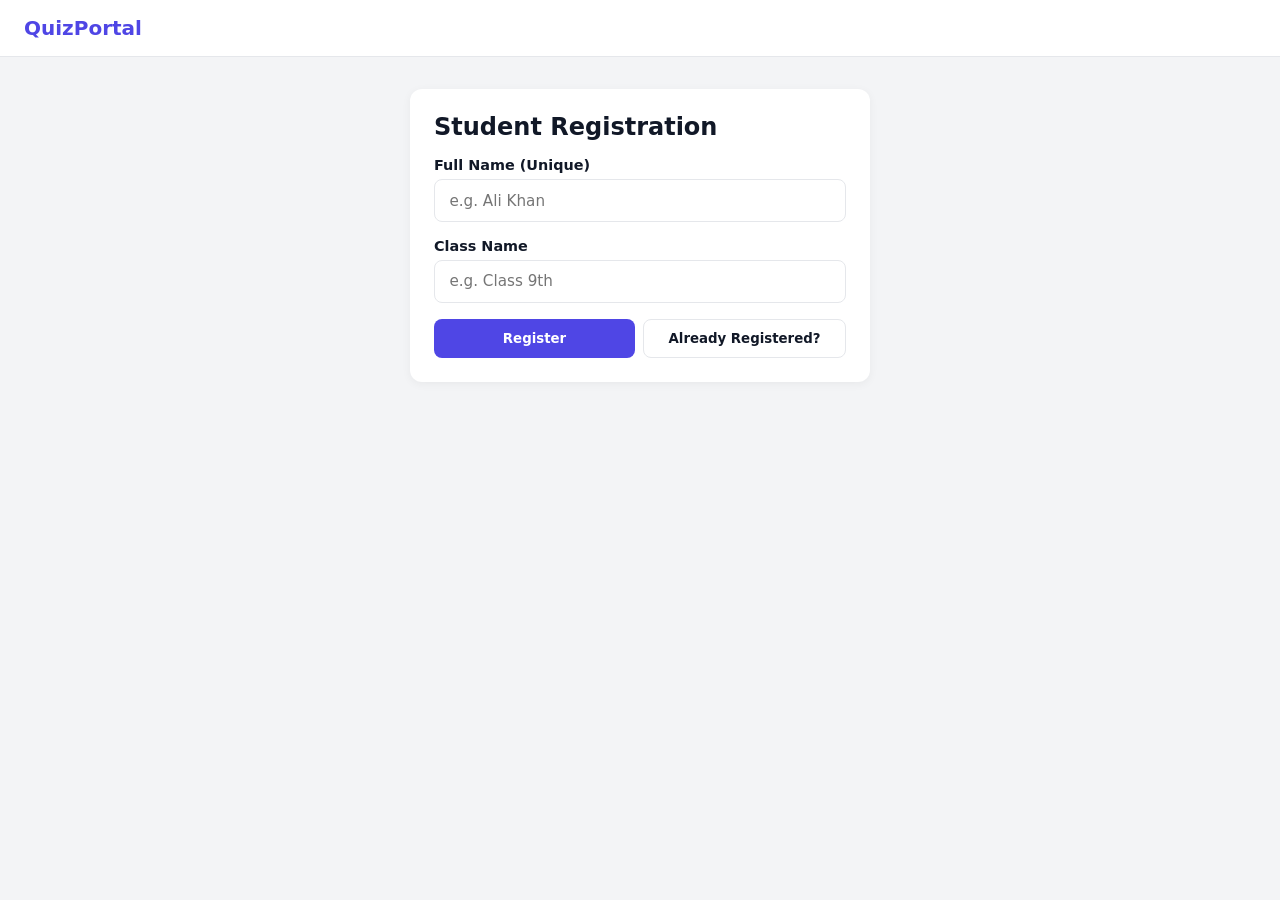
==== index.html @ 11e5c26b "files uploaded" ====
<!DOCTYPE html>
<html lang="en">
<head>
  <meta charset="UTF-8" />
  <meta name="viewport" content="width=device-width, initial-scale=1.0" />
  <title>Student Quiz Portal</title>
  <link rel="stylesheet" href="style.css" />
</head>
<body>

<nav class="navbar">
  <div class="brand">QuizPortal</div>
  <div class="nav-links" id="studentNav" style="display:none;">
    <button class="nav-btn active" onclick="showPage('upcomingPage', this)">Upcoming Quizzes</button>
    <button class="nav-btn" onclick="showPage('myQuizzesPage', this); loadMyQuizzes();">All Quizzes</button>
    <button class="nav-btn" onclick="logoutStudent()" style="color:var(--danger);">Logout</button>
  </div>
</nav>

<div class="container">
  <div id="alertBox" class="alert hidden"></div>

  <!-- 1. REGISTER / SIGN IN PAGE -->
  <div id="authPage" class="card" style="max-width:460px; margin: 2rem auto;">
    <h2 style="margin-bottom:1rem;">Student Registration</h2>
    <div class="form-group">
      <label>Full Name (Unique)</label>
      <input type="text" id="regName" placeholder="e.g. Ali Khan" />
    </div>
    <div class="form-group">
      <label>Class Name</label>
      <input type="text" id="regClass" placeholder="e.g. Class 9th" />
    </div>
    <div style="display:flex; gap:0.5rem;">
      <button class="btn" style="flex:1;" onclick="registerStudent()">Register</button>
      <button class="btn btn-outline" style="flex:1;" onclick="loginExisting()">Already Registered?</button>
    </div>
  </div>

  <!-- 2. UPCOMING QUIZZES PAGE -->
  <div id="upcomingPage" class="hidden">
    <div class="card">
      <h2 id="welcomeText">Welcome!</h2>
      <p style="color:var(--muted); margin-top:0.25rem;">Select an active quiz below and click Start Quiz.</p>
    </div>
    <div id="upcomingList" class="grid-3"></div>
  </div>

  <!-- 3. ACTIVE QUIZ ENGINE -->
  <div id="quizEnginePage" class="card hidden">
    <div class="timer-bar">
      <span id="qProgress">Question 1 / 10</span>
      <span>Time Left: <span id="qTimer" class="timer-count">00s</span></span>
    </div>
    <h3 id="qText" style="margin-bottom:1.25rem; line-height:1.5;"></h3>
    <div id="qOptions"></div>
    <button class="btn" style="margin-top:1rem;" onclick="nextQuestion(false)">Save & Next</button>
  </div>

  <!-- 4. RESULT SUMMARY & DETAILS -->
  <div id="resultPage" class="card hidden">
    <h2>Quiz Completed!</h2>
    <div class="grid-3" style="margin-top:1rem;">
      <div class="stat-card"><h3>Obtained Marks</h3><p id="resObtained">0</p></div>
      <div class="stat-card"><h3>Total Marks</h3><p id="resTotal">0</p></div>
      <div class="stat-card"><h3>Attempted / Skipped</h3><p id="resCounts">0 / 0</p></div>
    </div>
    <button class="btn" onclick="toggleResultDetails()">View Details</button>
    <button class="btn btn-outline" onclick="showPage('upcomingPage')">Back to Quizzes</button>

    <div id="resultDetailsBox" class="table-wrap hidden" style="margin-top:1.5rem;">
      <table>
        <thead><tr><th>Question</th><th>Your Answer</th><th>Correct Answer</th><th>Status</th></tr></thead>
        <tbody id="resultDetailsBody"></tbody>
      </table>
    </div>
  </div>

  <!-- 5. ALL QUIZZES (STUDENT HISTORY) -->
  <div id="myQuizzesPage" class="card hidden">
    <h2>My Attempted Quizzes</h2>
    <div class="table-wrap">
      <table>
        <thead><tr><th>Quiz Name</th><th>Date</th><th>Attempted</th><th>Not Attempted</th><th>Marks</th><th>Action</th></tr></thead>
        <tbody id="myQuizzesBody"></tbody>
      </table>
    </div>
  </div>
</div>

<script>
const SCRIPT_URL = "https://script.google.com/macros/s/AKfycbzw9NVQ9GwmAruitPse9wkIpgeVKehh-4jSLmFhr5fud6k0EgeOIJs3GxJNfIJg-8dqBg/exec";

let currentStudent = JSON.parse(localStorage.getItem("quiz_student") || "null");
let activeQuiz = null;
let shuffledQuestions = [];
let currentIndex = 0;
let selectedOption = null;
let studentAnswers = [];
let timerInterval = null;
let secondsPerMcq = 30;
let lastResult = null;

function showAlert(msg, type = "error") {
  const box = document.getElementById("alertBox");
  box.textContent = msg;
  box.className = `alert alert-${type}`;
  box.classList.remove("hidden");
  setTimeout(() => box.classList.add("hidden"), 4500);
}

function showPage(pageId, navBtn) {
  ["authPage", "upcomingPage", "quizEnginePage", "resultPage", "myQuizzesPage"].forEach(id => {
    document.getElementById(id).classList.add("hidden");
  });
  document.getElementById(pageId).classList.remove("hidden");
  if (navBtn) {
    document.querySelectorAll(".nav-btn").forEach(b => b.classList.remove("active"));
    navBtn.classList.add("active");
  }
}

async function apiPost(payload) {
  const res = await fetch(SCRIPT_URL, {
    method: "POST",
    headers: { "Content-Type": "text/plain;charset=utf-8" },
    body: JSON.stringify(payload)
  });
  return await res.json();
}

async function registerStudent() {
  const studentName = document.getElementById("regName").value.trim();
  const studentClass = document.getElementById("regClass").value.trim();
  if (!studentName || !studentClass) return showAlert("Please enter both Name and Class.");

  const data = await apiPost({ action: "register_student", studentName, studentClass });
  if (data.status === "success") {
    currentStudent = data.student;
    localStorage.setItem("quiz_student", JSON.stringify(currentStudent));
    showAlert("Registered successfully!", "success");
    initStudentSession();
  } else {
    showAlert(data.message);
  }
}

async function loginExisting() {
  const studentName = document.getElementById("regName").value.trim();
  if (!studentName) return showAlert("Enter your registered name to sign in.");
  const data = await apiPost({ action: "login_student", studentName });
  if (data.status === "success") {
    currentStudent = data.student;
    localStorage.setItem("quiz_student", JSON.stringify(currentStudent));
    initStudentSession();
  } else {
    showAlert(data.message);
  }
}

function logoutStudent() {
  localStorage.removeItem("quiz_student");
  currentStudent = null;
  document.getElementById("studentNav").style.display = "none";
  showPage("authPage");
}

function initStudentSession() {
  document.getElementById("studentNav").style.display = "flex";
  document.getElementById("welcomeText").textContent = `Welcome, ${currentStudent.studentName} (${currentStudent.studentClass})`;
  showPage("upcomingPage");
  loadUpcomingQuizzes();
}

async function loadUpcomingQuizzes() {
  const list = document.getElementById("upcomingList");
  list.innerHTML = "<p>Loading quizzes...</p>";
  const res = await fetch(`${SCRIPT_URL}?action=list_quizzes`);
  const data = await res.json();
  if (data.status !== "success") return showAlert(data.message);

  list.innerHTML = "";
  const active = data.quizzes.filter(q => q.status === "Active");
  if (!active.length) {
    list.innerHTML = "<div class='card'>No active quizzes available right now.</div>";
    return;
  }

  active.forEach(q => {
    const div = document.createElement("div");
    div.className = "card";
    div.innerHTML = `
      <span class="badge badge-active">Active</span>
      <h3 style="margin:0.6rem 0;">${q.quizName}</h3>
      <p style="color:var(--muted); font-size:0.9rem; margin-bottom:1rem;">
        Questions: ${q.totalQuestions} | Total Time: ${q.totalTimeMinutes} min | Total Marks: ${q.totalMarks}
      </p>
      <button class="btn" onclick="startQuiz('${q.quizName.replace(/'/g, "\\'")}')">Start Quiz</button>
    `;
    list.appendChild(div);
  });
}

function shuffleArray(arr) {
  const copy = [...arr];
  for (let i = copy.length - 1; i > 0; i--) {
    const j = Math.floor(Math.random() * (i + 1));
    [copy[i], copy[j]] = [copy[j], copy[i]];
  }
  return copy;
}

async function startQuiz(quizName) {
  const res = await fetch(`${SCRIPT_URL}?action=get_quiz&quizName=${encodeURIComponent(quizName)}`);
  const data = await res.json();
  if (data.status !== "success") return showAlert(data.message);

  activeQuiz = data.quiz;
  shuffledQuestions = shuffleArray(activeQuiz.questions);
  secondsPerMcq = Math.max(5, Math.floor((activeQuiz.totalTimeMinutes * 60) / shuffledQuestions.length));
  currentIndex = 0;
  studentAnswers = [];
  showPage("quizEnginePage");
  renderQuestion();
}

function renderQuestion() {
  clearInterval(timerInterval);
  selectedOption = null;
  const q = shuffledQuestions[currentIndex];
  document.getElementById("qProgress").textContent = `Question ${currentIndex + 1} / ${shuffledQuestions.length}`;
  document.getElementById("qText").textContent = q.question;

  const optDiv = document.getElementById("qOptions");
  optDiv.innerHTML = "";
  q.options.forEach(opt => {
    const btn = document.createElement("button");
    btn.className = "option-btn";
    btn.textContent = opt;
    btn.onclick = () => {
      document.querySelectorAll(".option-btn").forEach(b => b.classList.remove("selected"));
      btn.classList.add("selected");
      selectedOption = opt;
    };
    optDiv.appendChild(btn);
  });

  let timeLeft = secondsPerMcq;
  document.getElementById("qTimer").textContent = `${timeLeft}s`;
  timerInterval = setInterval(() => {
    timeLeft--;
    document.getElementById("qTimer").textContent = `${timeLeft}s`;
    if (timeLeft <= 0) {
      clearInterval(timerInterval);
      nextQuestion(true);
    }
  }, 1000);
}

async function nextQuestion(timedOut) {
  clearInterval(timerInterval);
  const q = shuffledQuestions[currentIndex];
  studentAnswers.push({
    question: q.question,
    selected: timedOut ? "Not Solved" : (selectedOption || "Not Solved"),
    correct: q.correct
  });

  currentIndex++;
  if (currentIndex < shuffledQuestions.length) {
    renderQuestion();
  } else {
    await finishQuiz();
  }
}

async function finishQuiz() {
  showAlert("Submitting your quiz...", "success");
  const data = await apiPost({
    action: "submit_quiz",
    quizName: activeQuiz.quizName,
    studentName: currentStudent.studentName,
    studentClass: currentStudent.studentClass,
    answers: studentAnswers
  });
  if (data.status !== "success") return showAlert(data.message);
  displayResult(data.result);
}

function displayResult(result) {
  lastResult = result;
  document.getElementById("resObtained").textContent = result.obtainedMarks;
  document.getElementById("resTotal").textContent = result.totalMarks;
  document.getElementById("resCounts").textContent = `${result.attempted} / ${result.notAttempted}`;
  document.getElementById("resultDetailsBox").classList.add("hidden");
  showPage("resultPage");
}

function toggleResultDetails() {
  const box = document.getElementById("resultDetailsBox");
  const body = document.getElementById("resultDetailsBody");
  body.innerHTML = lastResult.details.map(d => {
    const badge = d.status === "Correct" ? "badge-active" : (d.status === "Wrong" ? "badge-expired" : "badge-warning");
    return `<tr><td>${d.question}</td><td>${d.selected}</td><td>${d.correct}</td><td><span class="badge ${badge}">${d.status}</span></td></tr>`;
  }).join("");
  box.classList.toggle("hidden");
}

async function loadMyQuizzes() {
  const body = document.getElementById("myQuizzesBody");
  body.innerHTML = "<tr><td colspan='6'>Loading...</td></tr>";
  const res = await fetch(`${SCRIPT_URL}?action=get_student_attempts&studentName=${encodeURIComponent(currentStudent.studentName)}`);
  const data = await res.json();
  if (data.status !== "success") return showAlert(data.message);

  if (!data.attempts.length) {
    body.innerHTML = "<tr><td colspan='6'>You have not attempted any quizzes yet.</td></tr>";
    return;
  }

  window._myAttempts = data.attempts;
  body.innerHTML = data.attempts.map((a, idx) => `
    <tr>
      <td>${a.quizName}</td>
      <td>${new Date(a.date).toLocaleString()}</td>
      <td>${a.attempted}</td>
      <td>${a.notAttempted}</td>
      <td><strong>${a.obtainedMarks} / ${a.totalMarks}</strong></td>
      <td><button class="btn btn-sm" onclick="displayResult(window._myAttempts[${idx}]); toggleResultDetails();">Details</button></td>
    </tr>
  `).join("");
}

if (currentStudent) initStudentSession();
</script>
</body>
</html>
---- style.css ----
root {
  --primary: #4f46e5;
  --primary-hover: #4338ca;
  --success: #10b981;
  --danger: #ef4444;
  --warning: #f59e0b;
  --bg: #f3f4f6;
  --card: #ffffff;
  --text: #111827;
  --muted: #6b7280;
  --border: #e5e7eb;
}
:root {
  --primary: #4f46e5;
  --primary-hover: #4338ca;
  --success: #10b981;
  --danger: #ef4444;
  --warning: #f59e0b;
  --bg: #f3f4f6;
  --card: #ffffff;
  --text: #111827;
  --muted: #6b7280;
  --border: #e5e7eb;
}

* { box-sizing: border-box; margin: 0; padding: 0; font-family: 'Segoe UI', system-ui, sans-serif; }
body { background: var(--bg); color: var(--text); min-height: 100vh; }

/* Navigation */
.navbar {
  background: var(--card);
  border-bottom: 1px solid var(--border);
  padding: 1rem 1.5rem;
  display: flex;
  justify-content: space-between;
  align-items: center;
  flex-wrap: wrap;
  gap: 1rem;
  position: sticky;
  top: 0;
  z-index: 10;
}
.brand { font-size: 1.25rem; font-weight: 700; color: var(--primary); }
.nav-links { display: flex; gap: 0.5rem; flex-wrap: wrap; }
.nav-btn {
  background: transparent;
  border: none;
  padding: 0.5rem 1rem;
  border-radius: 8px;
  cursor: pointer;
  font-weight: 600;
  color: var(--muted);
  transition: 0.2s;
}
.nav-btn:hover, .nav-btn.active { background: #eef2ff; color: var(--primary); }

/* Layout */
.container { max-width: 1050px; margin: 2rem auto; padding: 0 1rem; }
.card {
  background: var(--card);
  border-radius: 12px;
  padding: 1.5rem;
  box-shadow: 0 2px 10px rgba(0,0,0,0.05);
  margin-bottom: 1.5rem;
}
.grid-3 { display: grid; grid-template-columns: repeat(auto-fit, minmax(220px, 1fr)); gap: 1rem; margin-bottom: 1.5rem; }
.stat-card { background: var(--card); padding: 1.25rem; border-radius: 12px; border-left: 4px solid var(--primary); box-shadow: 0 2px 8px rgba(0,0,0,0.04); }
.stat-card h3 { font-size: 0.85rem; color: var(--muted); text-transform: uppercase; }
.stat-card p { font-size: 1.8rem; font-weight: 700; margin-top: 0.25rem; }

/* Forms & Buttons */
.form-group { margin-bottom: 1rem; }
label { display: block; font-weight: 600; margin-bottom: 0.4rem; font-size: 0.9rem; }
input, select {
  width: 100%;
  padding: 0.7rem 0.9rem;
  border: 1px solid var(--border);
  border-radius: 8px;
  font-size: 0.95rem;
}
input:focus, select:focus { outline: 2px solid var(--primary); border-color: transparent; }

.btn {
  background: var(--primary);
  color: #fff;
  border: none;
  padding: 0.7rem 1.25rem;
  border-radius: 8px;
  font-weight: 600;
  cursor: pointer;
  transition: 0.2s;
}
.btn:hover { background: var(--primary-hover); }
.btn-success { background: var(--success); }
.btn-danger { background: var(--danger); }
.btn-outline { background: transparent; border: 1px solid var(--border); color: var(--text); }
.btn-sm { padding: 0.4rem 0.8rem; font-size: 0.85rem; }

/* Badges & Tables */
.badge { padding: 0.25rem 0.65rem; border-radius: 999px; font-size: 0.75rem; font-weight: 700; display: inline-block; }
.badge-active { background: #d1fae5; color: #065f46; }
.badge-expired { background: #fee2e2; color: #991b1b; }
.badge-warning { background: #fef3c7; color: #92400e; }

.table-wrap { overflow-x: auto; }
table { width: 100%; border-collapse: collapse; margin-top: 1rem; }
th, td { text-align: left; padding: 0.85rem; border-bottom: 1px solid var(--border); font-size: 0.92rem; }
th { background: #f9fafb; color: var(--muted); font-weight: 600; }
tr.clickable:hover { background: #f5f7ff; cursor: pointer; }

/* Quiz Engine */
.timer-bar {
  display: flex;
  justify-content: space-between;
  align-items: center;
  background: #eef2ff;
  padding: 0.85rem 1.25rem;
  border-radius: 10px;
  margin-bottom: 1.25rem;
  font-weight: 700;
}
.timer-count { font-size: 1.3rem; color: var(--danger); }
.option-btn {
  display: block;
  width: 100%;
  text-align: left;
  padding: 0.9rem 1.1rem;
  margin-bottom: 0.75rem;
  border: 2px solid var(--border);
  border-radius: 10px;
  background: #fff;
  cursor: pointer;
  font-size: 1rem;
  transition: 0.15s;
}
.option-btn:hover { border-color: var(--primary); background: #f5f7ff; }
.option-btn.selected { border-color: var(--primary); background: #eef2ff; font-weight: 600; }

/* Subtabs & Utilities */
.subtabs { display: flex; gap: 0.5rem; margin-bottom: 1.5rem; border-bottom: 2px solid var(--border); padding-bottom: 0.5rem; }
.hidden { display: none !important; }
.alert { padding: 0.85rem 1rem; border-radius: 8px; margin-bottom: 1rem; font-weight: 500; }
.alert-error { background: #fee2e2; color: #991b1b; }
.alert-success { background: #d1fae5; color: #065f46; }
.mcq-builder { border: 1px solid var(--border); padding: 1rem; border-radius: 10px; margin-bottom: 1rem; background: #fafafa; }
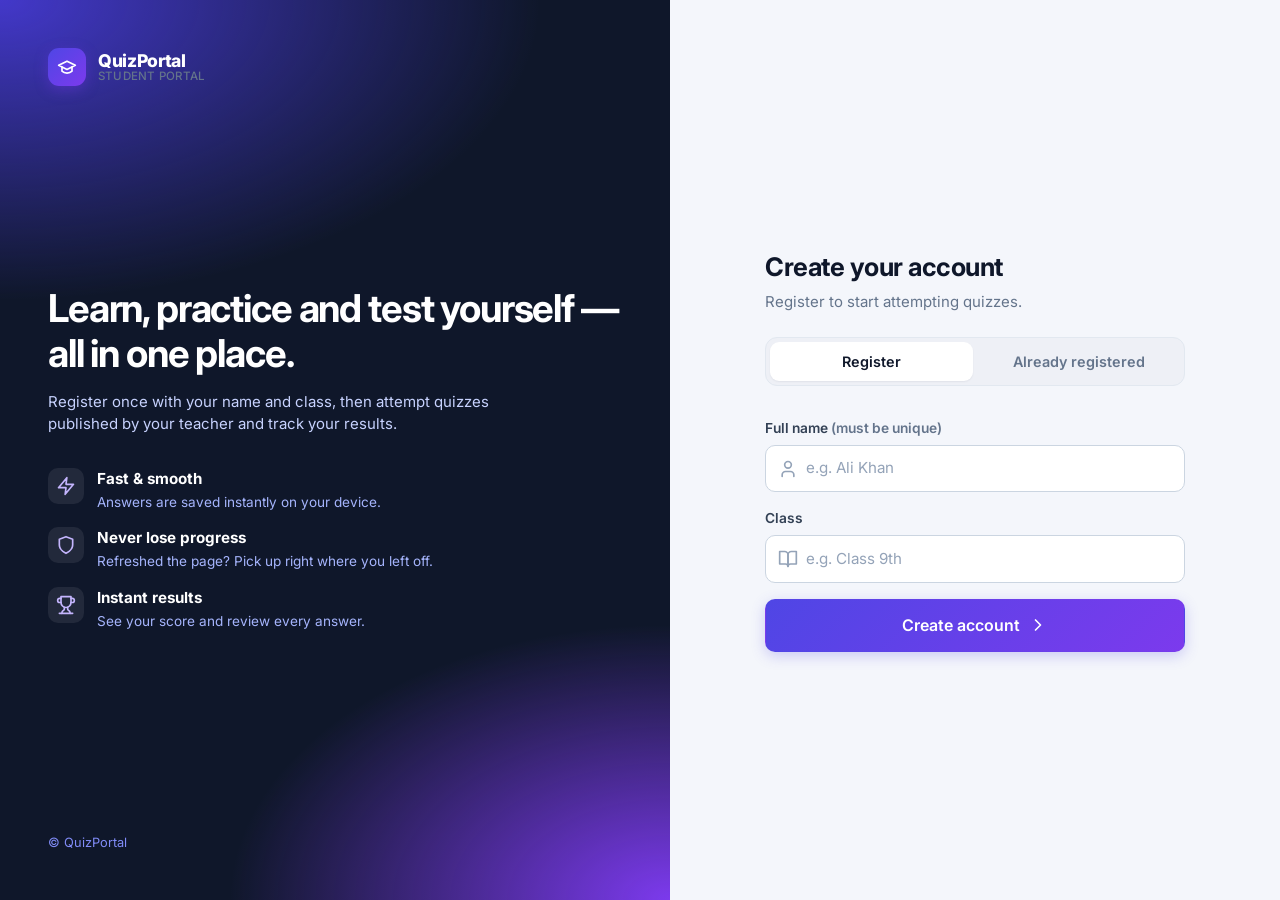
==== commit 5b6c740f: "Add files via upload" ====
--- a/index.html
+++ b/index.html
@@ -3,335 +3,874 @@
 <head>
   <meta charset="UTF-8" />
   <meta name="viewport" content="width=device-width, initial-scale=1.0" />
-  <title>Student Quiz Portal</title>
+  <meta name="theme-color" content="#0f172a" />
+  <title>QuizPortal — Student</title>
+  <link rel="preconnect" href="https://fonts.googleapis.com" />
+  <link rel="preconnect" href="https://fonts.gstatic.com" crossorigin />
+  <link rel="preconnect" href="https://script.google.com" />
+  <link href="https://fonts.googleapis.com/css2?family=Inter:wght@400;500;600;700;800&display=swap" rel="stylesheet" />
   <link rel="stylesheet" href="style.css" />
 </head>
 <body>
 
-<nav class="navbar">
-  <div class="brand">QuizPortal</div>
-  <div class="nav-links" id="studentNav" style="display:none;">
-    <button class="nav-btn active" onclick="showPage('upcomingPage', this)">Upcoming Quizzes</button>
-    <button class="nav-btn" onclick="showPage('myQuizzesPage', this); loadMyQuizzes();">All Quizzes</button>
-    <button class="nav-btn" onclick="logoutStudent()" style="color:var(--danger);">Logout</button>
-  </div>
-</nav>
-
-<div class="container">
-  <div id="alertBox" class="alert hidden"></div>
-
-  <!-- 1. REGISTER / SIGN IN PAGE -->
-  <div id="authPage" class="card" style="max-width:460px; margin: 2rem auto;">
-    <h2 style="margin-bottom:1rem;">Student Registration</h2>
-    <div class="form-group">
-      <label>Full Name (Unique)</label>
-      <input type="text" id="regName" placeholder="e.g. Ali Khan" />
+<!-- ============ PRELOADER ============ -->
+<div id="preloader" role="status" aria-label="Loading QuizPortal">
+  <div class="preloader-inner">
+    <div class="preloader-logo">
+      <svg class="ic" viewBox="0 0 24 24" aria-hidden="true"><path d="M22 10 12 5 2 10l10 5 10-5z"/><path d="M6 12v5c3 3 9 3 12 0v-5"/></svg>
     </div>
-    <div class="form-group">
-      <label>Class Name</label>
-      <input type="text" id="regClass" placeholder="e.g. Class 9th" />
-    </div>
-    <div style="display:flex; gap:0.5rem;">
-      <button class="btn" style="flex:1;" onclick="registerStudent()">Register</button>
-      <button class="btn btn-outline" style="flex:1;" onclick="loginExisting()">Already Registered?</button>
-    </div>
-  </div>
-
-  <!-- 2. UPCOMING QUIZZES PAGE -->
-  <div id="upcomingPage" class="hidden">
-    <div class="card">
-      <h2 id="welcomeText">Welcome!</h2>
-      <p style="color:var(--muted); margin-top:0.25rem;">Select an active quiz below and click Start Quiz.</p>
-    </div>
-    <div id="upcomingList" class="grid-3"></div>
-  </div>
-
-  <!-- 3. ACTIVE QUIZ ENGINE -->
-  <div id="quizEnginePage" class="card hidden">
-    <div class="timer-bar">
-      <span id="qProgress">Question 1 / 10</span>
-      <span>Time Left: <span id="qTimer" class="timer-count">00s</span></span>
-    </div>
-    <h3 id="qText" style="margin-bottom:1.25rem; line-height:1.5;"></h3>
-    <div id="qOptions"></div>
-    <button class="btn" style="margin-top:1rem;" onclick="nextQuestion(false)">Save & Next</button>
-  </div>
-
-  <!-- 4. RESULT SUMMARY & DETAILS -->
-  <div id="resultPage" class="card hidden">
-    <h2>Quiz Completed!</h2>
-    <div class="grid-3" style="margin-top:1rem;">
-      <div class="stat-card"><h3>Obtained Marks</h3><p id="resObtained">0</p></div>
-      <div class="stat-card"><h3>Total Marks</h3><p id="resTotal">0</p></div>
-      <div class="stat-card"><h3>Attempted / Skipped</h3><p id="resCounts">0 / 0</p></div>
-    </div>
-    <button class="btn" onclick="toggleResultDetails()">View Details</button>
-    <button class="btn btn-outline" onclick="showPage('upcomingPage')">Back to Quizzes</button>
-
-    <div id="resultDetailsBox" class="table-wrap hidden" style="margin-top:1.5rem;">
-      <table>
-        <thead><tr><th>Question</th><th>Your Answer</th><th>Correct Answer</th><th>Status</th></tr></thead>
-        <tbody id="resultDetailsBody"></tbody>
-      </table>
-    </div>
-  </div>
-
-  <!-- 5. ALL QUIZZES (STUDENT HISTORY) -->
-  <div id="myQuizzesPage" class="card hidden">
-    <h2>My Attempted Quizzes</h2>
-    <div class="table-wrap">
-      <table>
-        <thead><tr><th>Quiz Name</th><th>Date</th><th>Attempted</th><th>Not Attempted</th><th>Marks</th><th>Action</th></tr></thead>
-        <tbody id="myQuizzesBody"></tbody>
-      </table>
-    </div>
+    <div class="preloader-title">Quiz<span>Portal</span></div>
+    <div class="preloader-bar"></div>
+    <div class="preloader-text">Preparing your workspace…</div>
   </div>
 </div>
 
+<!-- ============ AUTH (logged out) ============ -->
+<div id="authView" class="auth-wrap hidden">
+  <section class="auth-hero">
+    <div class="brand-row">
+      <div class="brand-logo"><svg class="ic"><use href="#i-logo"/></svg></div>
+      <div class="brand-name">QuizPortal<small>STUDENT PORTAL</small></div>
+    </div>
+    <div>
+      <h1>Learn, practice and test yourself — all in one place.</h1>
+      <p>Register once with your name and class, then attempt quizzes published by your teacher and track your results.</p>
+      <div class="hero-features">
+        <div class="hero-feature"><div class="hf-ic"><svg class="ic"><use href="#i-zap"/></svg></div><div><strong>Fast &amp; smooth</strong><span>Answers are saved instantly on your device.</span></div></div>
+        <div class="hero-feature"><div class="hf-ic"><svg class="ic"><use href="#i-shield"/></svg></div><div><strong>Never lose progress</strong><span>Refreshed the page? Pick up right where you left off.</span></div></div>
+        <div class="hero-feature"><div class="hf-ic"><svg class="ic"><use href="#i-trophy"/></svg></div><div><strong>Instant results</strong><span>See your score and review every answer.</span></div></div>
+      </div>
+    </div>
+    <div class="hero-foot muted" style="font-size:.8rem;color:#818cf8">© QuizPortal</div>
+  </section>
+
+  <section class="auth-panel">
+    <div class="auth-card">
+      <h2 id="authTitle">Create your account</h2>
+      <p class="lead" id="authLead">Register to start attempting quizzes.</p>
+
+      <div class="segmented mb-2" role="tablist" aria-label="Authentication mode">
+        <button type="button" role="tab" class="active" data-auth="register" aria-selected="true">Register</button>
+        <button type="button" role="tab" data-auth="login" aria-selected="false">Already registered</button>
+      </div>
+
+      <form id="registerForm" class="mt-2" novalidate>
+        <div class="form-group">
+          <label for="regName">Full name <span class="muted">(must be unique)</span></label>
+          <div class="input-icon"><svg class="ic"><use href="#i-user"/></svg><input type="text" id="regName" autocomplete="name" placeholder="e.g. Ali Khan" required /></div>
+        </div>
+        <div class="form-group">
+          <label for="regClass">Class</label>
+          <div class="input-icon"><svg class="ic"><use href="#i-book"/></svg><input type="text" id="regClass" placeholder="e.g. Class 9th" required /></div>
+        </div>
+        <button type="submit" class="btn btn-primary btn-lg btn-block">Create account <svg class="ic"><use href="#i-right"/></svg></button>
+      </form>
+
+      <form id="loginForm" class="mt-2 hidden" novalidate>
+        <div class="form-group">
+          <label for="loginName">Your registered name</label>
+          <div class="input-icon"><svg class="ic"><use href="#i-user"/></svg><input type="text" id="loginName" autocomplete="name" placeholder="e.g. Ali Khan" required /></div>
+          <p class="hint">Enter the exact name you registered with.</p>
+        </div>
+        <button type="submit" class="btn btn-primary btn-lg btn-block">Sign in <svg class="ic"><use href="#i-right"/></svg></button>
+      </form>
+    </div>
+  </section>
+</div>
+
+<!-- ============ APP (logged in) ============ -->
+<div id="appView" class="app hidden">
+  <aside class="sidebar" id="sidebar">
+    <div class="sidebar-brand">
+      <div class="brand-logo"><svg class="ic"><use href="#i-logo"/></svg></div>
+      <div class="brand-name">QuizPortal<small>STUDENT PORTAL</small></div>
+      <button type="button" class="sidebar-close" aria-label="Close menu"><svg class="ic"><use href="#i-x"/></svg></button>
+    </div>
+    <nav class="sidebar-nav" aria-label="Main">
+      <div class="nav-label">Menu</div>
+      <button type="button" class="nav-item active" data-page="upcomingPage"><svg class="ic"><use href="#i-book"/></svg> Available Quizzes</button>
+      <button type="button" class="nav-item hidden" id="resumeNav" data-page="quizEnginePage"><svg class="ic"><use href="#i-play"/></svg> Resume Quiz <span class="nav-badge" id="navTimer">--:--</span></button>
+      <button type="button" class="nav-item" data-page="myQuizzesPage"><svg class="ic"><use href="#i-history"/></svg> My Results</button>
+    </nav>
+    <div class="sidebar-footer">
+      <div class="user-chip">
+        <div class="avatar" id="userAvatar">?</div>
+        <div><div class="u-name" id="userName">Student</div><div class="u-sub" id="userClass">Class</div></div>
+      </div>
+      <button type="button" class="nav-item danger" id="logoutBtn"><svg class="ic"><use href="#i-logout"/></svg> Logout</button>
+    </div>
+  </aside>
+  <div class="sidebar-backdrop"></div>
+
+  <div class="main">
+    <header class="topbar">
+      <button type="button" class="menu-btn" aria-label="Open menu" aria-expanded="false" aria-controls="sidebar"><svg class="ic"><use href="#i-menu"/></svg></button>
+      <div style="min-width:0">
+        <div class="page-title" id="pageTitle">Available Quizzes</div>
+        <div class="page-sub" id="pageSub">Pick an active quiz to begin</div>
+      </div>
+      <div class="topbar-actions">
+        <button type="button" class="btn btn-outline btn-sm" id="refreshBtn" title="Refresh"><svg class="ic ic-sm"><use href="#i-refresh"/></svg><span class="hide-sm">Refresh</span></button>
+      </div>
+    </header>
+
+    <main class="content">
+      <div id="pendingBanner" class="banner banner-warning hidden">
+        <svg class="ic"><use href="#i-warning"/></svg>
+        <span id="pendingText">Your answers are saved on this device but have not been submitted yet.</span>
+        <button type="button" class="btn btn-sm btn-danger" id="retrySubmitBtn"><svg class="ic ic-sm"><use href="#i-send"/></svg> Submit now</button>
+      </div>
+      <div id="resumeBanner" class="banner banner-info hidden">
+        <svg class="ic"><use href="#i-clock"/></svg>
+        <span id="resumeText">You have a quiz in progress.</span>
+        <button type="button" class="btn btn-sm btn-primary" data-goto="quizEnginePage"><svg class="ic ic-sm"><use href="#i-play"/></svg> Resume</button>
+      </div>
+
+      <!-- ===== Available quizzes ===== -->
+      <section id="upcomingPage" class="page">
+        <div class="welcome-banner">
+          <div>
+            <h2 id="welcomeText">Welcome back!</h2>
+            <p>Choose an active quiz below. Your answers are saved automatically until you submit.</p>
+          </div>
+          <div class="btn-row">
+            <span class="badge badge-plain" style="background:rgba(255,255,255,.18);color:#fff"><span id="statActive">0</span>&nbsp;active</span>
+            <span class="badge badge-plain" style="background:rgba(255,255,255,.18);color:#fff"><span id="statScheduled">0</span>&nbsp;upcoming</span>
+          </div>
+        </div>
+        <div id="upcomingList" class="grid grid-auto"></div>
+      </section>
+
+      <!-- ===== Quiz engine ===== -->
+      <section id="quizEnginePage" class="page hidden">
+        <div class="quiz-header">
+          <div style="min-width:0">
+            <h2 id="engineQuizName">Quiz</h2>
+            <div class="saved-note" id="savedNote"><svg class="ic ic-sm"><use href="#i-check"/></svg> All answers saved on this device</div>
+          </div>
+          <div class="timer-pill" id="timerPill" role="timer" aria-label="Time remaining"><svg class="ic"><use href="#i-clock"/></svg><span id="qTimer">00:00</span></div>
+        </div>
+
+        <div class="quiz-layout">
+          <div class="card question-card mb-0">
+            <div class="progress" aria-hidden="true"><span id="progressBar" style="width:0%"></span></div>
+            <div class="progress-meta"><span id="progressText">0 answered</span><span id="progressPct">0%</span></div>
+
+            <div class="q-number mt-3">
+              <span id="qNumber">Question 1 of 1</span>
+              <button type="button" class="btn btn-outline btn-sm btn-flag" id="flagBtn" aria-pressed="false"><svg class="ic ic-sm"><use href="#i-flag"/></svg> Mark for review</button>
+            </div>
+            <h3 class="q-text" id="qText"></h3>
+            <div class="options" id="qOptions" role="group" aria-labelledby="qText"></div>
+
+            <div class="quiz-nav">
+              <button type="button" class="btn btn-outline" id="prevBtn"><svg class="ic"><use href="#i-left"/></svg> Previous</button>
+              <button type="button" class="btn btn-ghost" id="clearBtn"><svg class="ic ic-sm"><use href="#i-x"/></svg> Clear</button>
+              <span class="spacer"></span>
+              <button type="button" class="btn btn-primary" id="nextBtn">Save &amp; Next <svg class="ic"><use href="#i-right"/></svg></button>
+              <button type="button" class="btn btn-success hidden" id="finishBtn"><svg class="ic"><use href="#i-send"/></svg> Finish &amp; Submit</button>
+            </div>
+            <p class="kbd-hint">Tip: press <kbd>A</kbd>–<kbd>D</kbd> to choose, <kbd>←</kbd> <kbd>→</kbd> to move between questions.</p>
+          </div>
+
+          <aside class="card palette-card mb-0">
+            <div class="card-head" style="margin-bottom:.75rem">
+              <div class="card-title" style="font-size:.95rem"><svg class="ic"><use href="#i-dashboard"/></svg> Questions</div>
+              <span class="badge badge-info badge-plain" id="paletteCount">0/0</span>
+            </div>
+            <div class="palette" id="palette"></div>
+            <div class="legend">
+              <span><i class="l-answered"></i> Answered</span>
+              <span><i></i> Not answered</span>
+              <span><i class="l-flagged"></i> Review</span>
+            </div>
+            <button type="button" class="btn btn-success btn-block" id="submitQuizBtn"><svg class="ic"><use href="#i-send"/></svg> Submit Quiz</button>
+          </aside>
+        </div>
+      </section>
+
+      <!-- ===== Result ===== -->
+      <section id="resultPage" class="page hidden">
+        <div class="card">
+          <div class="result-hero">
+            <div class="score-ring" id="scoreRing"><div><b id="resPct">0%</b><span>Score</span></div></div>
+            <div>
+              <span class="badge badge-info badge-plain" id="resQuizName">Quiz</span>
+              <h2 id="resHeadline" style="margin:.5rem 0 .25rem;font-size:1.5rem;letter-spacing:-.02em">Quiz completed!</h2>
+              <p class="muted" id="resDate"></p>
+              <div class="result-stats">
+                <div><span>Marks</span><b id="resMarks">0 / 0</b></div>
+                <div><span>Correct</span><b class="text-success" id="resCorrect">0</b></div>
+                <div><span>Wrong</span><b class="text-danger" id="resWrong">0</b></div>
+                <div><span>Skipped</span><b class="text-warning" id="resSkipped">0</b></div>
+              </div>
+            </div>
+          </div>
+          <div class="btn-row mt-3">
+            <button type="button" class="btn btn-primary" data-goto="upcomingPage"><svg class="ic"><use href="#i-book"/></svg> Back to quizzes</button>
+            <button type="button" class="btn btn-outline" data-goto="myQuizzesPage"><svg class="ic"><use href="#i-history"/></svg> All my results</button>
+          </div>
+        </div>
+
+        <div class="card">
+          <div class="card-head">
+            <div><div class="card-title"><svg class="ic"><use href="#i-list"/></svg> Answer review</div><div class="card-sub">See what you answered for each question.</div></div>
+            <div class="segmented inline" id="resultFilter" role="tablist" aria-label="Filter answers">
+              <button type="button" class="active" data-filter="all">All</button>
+              <button type="button" data-filter="Correct">Correct</button>
+              <button type="button" data-filter="Wrong">Wrong</button>
+              <button type="button" data-filter="Not Solved">Skipped</button>
+            </div>
+          </div>
+          <div class="answer-list" id="answerList"></div>
+        </div>
+      </section>
+
+      <!-- ===== My results ===== -->
+      <section id="myQuizzesPage" class="page hidden">
+        <div class="grid grid-3 mb-2" style="margin-bottom:1.5rem">
+          <div class="stat-card"><div class="stat-ic indigo"><svg class="ic"><use href="#i-list"/></svg></div><div><div class="stat-label">Quizzes taken</div><div class="stat-value" id="histCount">0</div></div></div>
+          <div class="stat-card"><div class="stat-ic green"><svg class="ic"><use href="#i-trophy"/></svg></div><div><div class="stat-label">Best score</div><div class="stat-value" id="histBest">0%</div></div></div>
+          <div class="stat-card"><div class="stat-ic amber"><svg class="ic"><use href="#i-zap"/></svg></div><div><div class="stat-label">Average</div><div class="stat-value" id="histAvg">0%</div></div></div>
+        </div>
+        <div class="card card-flush">
+          <div class="card-head">
+            <div><div class="card-title" id="histTitle"><svg class="ic"><use href="#i-history"/></svg> My attempted quizzes</div><div class="card-sub">Click “View” to review your answers.</div></div>
+          </div>
+          <div class="table-wrap" tabindex="0" role="region" aria-labelledby="histTitle">
+            <table class="stack">
+              <thead><tr><th>Quiz</th><th>Date</th><th class="num">Attempted</th><th class="num">Skipped</th><th class="num">Marks</th><th class="num">Score</th><th></th></tr></thead>
+              <tbody id="myQuizzesBody"></tbody>
+            </table>
+          </div>
+        </div>
+      </section>
+    </main>
+  </div>
+</div>
+
+<script src="common.js"></script>
 <script>
-const SCRIPT_URL = "https://script.google.com/macros/s/AKfycbzw9NVQ9GwmAruitPse9wkIpgeVKehh-4jSLmFhr5fud6k0EgeOIJs3GxJNfIJg-8dqBg/exec";
+const { icon, esc } = QP;
+const $ = id => document.getElementById(id);
 
 let currentStudent = JSON.parse(localStorage.getItem("quiz_student") || "null");
-let activeQuiz = null;
-let shuffledQuestions = [];
-let currentIndex = 0;
-let selectedOption = null;
-let studentAnswers = [];
-let timerInterval = null;
-let secondsPerMcq = 30;
+let session = null;          // the active quiz attempt (persisted in localStorage)
+let submitting = false;
+let quizzes = [];
+let listSignature = "";
 let lastResult = null;
-
-function showAlert(msg, type = "error") {
-  const box = document.getElementById("alertBox");
-  box.textContent = msg;
-  box.className = `alert alert-${type}`;
-  box.classList.remove("hidden");
-  setTimeout(() => box.classList.add("hidden"), 4500);
-}
-
-function showPage(pageId, navBtn) {
-  ["authPage", "upcomingPage", "quizEnginePage", "resultPage", "myQuizzesPage"].forEach(id => {
-    document.getElementById(id).classList.add("hidden");
+let resultFilter = "all";
+
+const PAGES = {
+  upcomingPage: ["Available Quizzes", "Pick an active quiz to begin"],
+  quizEnginePage: ["Quiz in progress", "Answers are saved on your device — submit when you are done"],
+  resultPage: ["Quiz Result", "Review your performance"],
+  myQuizzesPage: ["My Results", "History of all quizzes you have attempted"]
+};
+
+/* ================= Navigation ================= */
+function showPage(id) {
+  if (id === "quizEnginePage" && !(session && session.status === "in_progress")) id = "upcomingPage";
+  Object.keys(PAGES).forEach(p => $(p).classList.toggle("hidden", p !== id));
+  $("pageTitle").textContent = PAGES[id][0];
+  $("pageSub").textContent = PAGES[id][1];
+  document.querySelectorAll(".sidebar .nav-item[data-page]").forEach(b => {
+    const on = b.dataset.page === id;
+    b.classList.toggle("active", on);
+    on ? b.setAttribute("aria-current", "page") : b.removeAttribute("aria-current");
   });
-  document.getElementById(pageId).classList.remove("hidden");
-  if (navBtn) {
-    document.querySelectorAll(".nav-btn").forEach(b => b.classList.remove("active"));
-    navBtn.classList.add("active");
-  }
-}
-
-async function apiPost(payload) {
-  const res = await fetch(SCRIPT_URL, {
-    method: "POST",
-    headers: { "Content-Type": "text/plain;charset=utf-8" },
-    body: JSON.stringify(payload)
+  $("refreshBtn").classList.toggle("hidden", id === "quizEnginePage" || id === "resultPage");
+  if (id === "myQuizzesPage") loadMyQuizzes();
+  if (id === "quizEnginePage") renderEngine();
+  updateBanners();
+  window.scrollTo({ top: 0 });
+}
+
+document.addEventListener("click", e => {
+  const nav = e.target.closest("[data-page], [data-goto]");
+  if (nav) showPage(nav.dataset.page || nav.dataset.goto);
+});
+
+/* ================= Auth ================= */
+function setAuthMode(mode) {
+  document.querySelectorAll("[data-auth]").forEach(b => {
+    const on = b.dataset.auth === mode;
+    b.classList.toggle("active", on);
+    b.setAttribute("aria-selected", on);
   });
-  return await res.json();
-}
-
-async function registerStudent() {
-  const studentName = document.getElementById("regName").value.trim();
-  const studentClass = document.getElementById("regClass").value.trim();
-  if (!studentName || !studentClass) return showAlert("Please enter both Name and Class.");
-
-  const data = await apiPost({ action: "register_student", studentName, studentClass });
-  if (data.status === "success") {
-    currentStudent = data.student;
-    localStorage.setItem("quiz_student", JSON.stringify(currentStudent));
-    showAlert("Registered successfully!", "success");
-    initStudentSession();
-  } else {
-    showAlert(data.message);
-  }
-}
-
-async function loginExisting() {
-  const studentName = document.getElementById("regName").value.trim();
-  if (!studentName) return showAlert("Enter your registered name to sign in.");
-  const data = await apiPost({ action: "login_student", studentName });
-  if (data.status === "success") {
-    currentStudent = data.student;
-    localStorage.setItem("quiz_student", JSON.stringify(currentStudent));
-    initStudentSession();
-  } else {
-    showAlert(data.message);
-  }
-}
-
-function logoutStudent() {
+  $("registerForm").classList.toggle("hidden", mode !== "register");
+  $("loginForm").classList.toggle("hidden", mode !== "login");
+  $("authTitle").textContent = mode === "register" ? "Create your account" : "Welcome back";
+  $("authLead").textContent = mode === "register" ? "Register to start attempting quizzes." : "Sign in with the name you registered with.";
+  if (mode === "login" && $("regName").value && !$("loginName").value) $("loginName").value = $("regName").value;
+}
+document.querySelectorAll("[data-auth]").forEach(b => b.addEventListener("click", () => setAuthMode(b.dataset.auth)));
+
+$("registerForm").addEventListener("submit", async e => {
+  e.preventDefault();
+  const studentName = $("regName").value.trim();
+  const studentClass = $("regClass").value.trim();
+  if (!studentName || !studentClass) return QP.toast("Please enter both your name and class.", "error");
+  await QP.withLoading(e.submitter, async () => {
+    const data = await QP.post({ action: "register_student", studentName, studentClass });
+    if (data.status !== "success") return QP.toast(data.message, "error");
+    signIn(data.student);
+    QP.toast("Registered successfully. Welcome!", "success");
+  });
+});
+
+$("loginForm").addEventListener("submit", async e => {
+  e.preventDefault();
+  const studentName = $("loginName").value.trim();
+  if (!studentName) return QP.toast("Enter your registered name to sign in.", "error");
+  await QP.withLoading(e.submitter, async () => {
+    const data = await QP.post({ action: "login_student", studentName });
+    if (data.status !== "success") return QP.toast(data.message, "error");
+    signIn(data.student);
+  });
+});
+
+function signIn(student) {
+  currentStudent = student;
+  localStorage.setItem("quiz_student", JSON.stringify(student));
+  initStudentSession();
+}
+
+$("logoutBtn").addEventListener("click", async () => {
+  const msg = session ? `Your unsubmitted answers for "${session.quizName}" will stay saved on this device.` : "You can sign in again anytime with your name.";
+  const ok = await QP.confirmDialog({ title: "Log out?", message: msg, confirmText: "Log out", tone: "danger", iconName: "logout" });
+  if (!ok) return;
   localStorage.removeItem("quiz_student");
   currentStudent = null;
-  document.getElementById("studentNav").style.display = "none";
-  showPage("authPage");
+  session = null;
+  QP.clearCache();
+  showAuth();
+});
+
+function showAuth() {
+  $("appView").classList.add("hidden");
+  $("authView").classList.remove("hidden");
+  QP.hidePreloader();
 }
 
 function initStudentSession() {
-  document.getElementById("studentNav").style.display = "flex";
-  document.getElementById("welcomeText").textContent = `Welcome, ${currentStudent.studentName} (${currentStudent.studentClass})`;
-  showPage("upcomingPage");
-  loadUpcomingQuizzes();
-}
-
-async function loadUpcomingQuizzes() {
-  const list = document.getElementById("upcomingList");
-  list.innerHTML = "<p>Loading quizzes...</p>";
-  const res = await fetch(`${SCRIPT_URL}?action=list_quizzes`);
-  const data = await res.json();
-  if (data.status !== "success") return showAlert(data.message);
-
-  list.innerHTML = "";
-  const active = data.quizzes.filter(q => q.status === "Active");
-  if (!active.length) {
-    list.innerHTML = "<div class='card'>No active quizzes available right now.</div>";
+  $("authView").classList.add("hidden");
+  $("appView").classList.remove("hidden");
+  $("userName").textContent = currentStudent.studentName;
+  $("userClass").textContent = currentStudent.studentClass;
+  $("userAvatar").textContent = QP.initials(currentStudent.studentName);
+  $("welcomeText").textContent = `Welcome, ${currentStudent.studentName.split(" ")[0]}! 👋`;
+
+  session = loadSession();
+  if (session && session.status === "in_progress" && session.deadline > QP.now()) {
+    showPage("quizEnginePage");      // resume automatically after a refresh
+    QP.hidePreloader();
+    QP.toast("Welcome back! Your quiz has been restored.", "info");
+  } else {
+    showPage("upcomingPage");
+  }
+  loadQuizzes();
+  if (session && (session.status === "pending_submit" || session.deadline <= QP.now())) {
+    setTimeout(() => submitSession(true), 600);   // finish any submission that didn't go through
+  }
+}
+
+/* ================= Local session storage ================= */
+const sessionKey = () => "qp_session:" + currentStudent.studentName.trim().toLowerCase();
+const doneKey = () => "qp_done:" + currentStudent.studentName.trim().toLowerCase();
+
+function loadSession() {
+  try {
+    const s = JSON.parse(localStorage.getItem(sessionKey()) || "null");
+    if (!s || !Array.isArray(s.questions)) return null;
+    // Upgrade legacy object-based answers to array format transparently
+    if (!Array.isArray(s.answers)) {
+      const old = s.answers || {};
+      s.answers = s.questions.map((q, i) => ({ question: q.question, selected: old[i] ?? null, correct: q.correct }));
+    }
+    return s;
+  } catch (e) { return null; }
+}
+function saveSession() {
+  if (!session) return;
+  try { localStorage.setItem(sessionKey(), JSON.stringify(session)); }
+  catch (e) { QP.toast("Could not save progress on this device (storage full).", "warning"); }
+}
+function clearSession() {
+  localStorage.removeItem(sessionKey());
+  session = null;
+}
+function doneList() {
+  try { return JSON.parse(localStorage.getItem(doneKey()) || "[]"); } catch (e) { return []; }
+}
+function markDone(name) {
+  const l = doneList();
+  if (!l.includes(name)) { l.push(name); localStorage.setItem(doneKey(), JSON.stringify(l)); }
+}
+
+/* ================= Quiz list ================= */
+function liveStatus(q) {
+  const t = QP.now();
+  if (q.status === "Expired") return "Expired";
+  if (q.forceActive) return "Active";
+  if (q.expiresAt && t > new Date(q.expiresAt).getTime()) return "Expired";
+  if (q.startsAt && t < new Date(q.startsAt).getTime()) return "Scheduled";
+  return "Active";
+}
+
+function loadQuizzes(btn) {
+  const list = $("upcomingList");
+  if (!quizzes.length) list.innerHTML = Array.from({ length: 3 }, () => `<div class="skeleton sk-card"></div>`).join("");
+  const run = QP.cachedGet({ action: "list_quizzes" }, (data, meta) => {
+    if (data.status !== "success") {
+      list.innerHTML = `<div class="empty-card">${QP.emptyState("Couldn't load quizzes", data.message || "Please try again.", "error")}</div>`;
+      QP.hidePreloader();
+      return;
+    }
+    quizzes = data.quizzes || [];
+    renderQuizList();
+    QP.hidePreloader();
+  });
+  if (btn) QP.withLoading(btn, () => run);
+  return run;
+}
+
+function quizDurationMs(q) {
+  let ms = Number(q.totalTimeMinutes) * 60000;
+  if (!q.forceActive && q.expiresAt) ms = Math.min(ms, new Date(q.expiresAt).getTime() - QP.now());
+  return ms;
+}
+
+function renderQuizList() {
+  const list = $("upcomingList");
+  const items = quizzes.map(q => ({ ...q, live: liveStatus(q) })).filter(q => q.live !== "Expired");
+  items.sort((a, b) => (a.live === b.live ? String(a.startsAt).localeCompare(String(b.startsAt)) : a.live === "Active" ? -1 : 1));
+  listSignature = items.map(q => q.quizName + q.live).join("|");
+  $("statActive").textContent = items.filter(q => q.live === "Active").length;
+  $("statScheduled").textContent = items.filter(q => q.live === "Scheduled").length;
+
+  if (!items.length) {
+    list.innerHTML = `<div class="empty-card">${QP.emptyState("No quizzes available right now", "When your teacher publishes a quiz it will appear here.", "book")}</div>`;
     return;
   }
-
-  active.forEach(q => {
-    const div = document.createElement("div");
-    div.className = "card";
-    div.innerHTML = `
-      <span class="badge badge-active">Active</span>
-      <h3 style="margin:0.6rem 0;">${q.quizName}</h3>
-      <p style="color:var(--muted); font-size:0.9rem; margin-bottom:1rem;">
-        Questions: ${q.totalQuestions} | Total Time: ${q.totalTimeMinutes} min | Total Marks: ${q.totalMarks}
-      </p>
-      <button class="btn" onclick="startQuiz('${q.quizName.replace(/'/g, "\\'")}')">Start Quiz</button>
-    `;
-    list.appendChild(div);
+  const done = doneList();
+  list.innerHTML = items.map(q => {
+    const sched = q.live === "Scheduled";
+    const inProgress = session && session.quizName === q.quizName && session.status === "in_progress";
+    let windowInfo;
+    if (sched) windowInfo = `${icon("calendar", "ic-sm")} Starts in&nbsp;<b data-cd="${new Date(q.startsAt).getTime()}"></b>`;
+    else if (q.expiresAt && !q.forceActive) windowInfo = `${icon("hourglass", "ic-sm")} Closes in&nbsp;<b data-cd="${new Date(q.expiresAt).getTime()}"></b>`;
+    else windowInfo = `${icon("clock", "ic-sm")} Open now`;
+    const btn = sched
+      ? `<button type="button" class="btn btn-outline btn-block" disabled>${icon("lock", "ic-sm")} Opens ${esc(QP.fmtDateTime(q.startsAt))}</button>`
+      : inProgress
+        ? `<button type="button" class="btn btn-success btn-block" data-goto="quizEnginePage">${icon("play", "ic-sm")} Resume Quiz</button>`
+        : `<button type="button" class="btn btn-primary btn-block" data-start="${esc(q.quizName)}">${icon("play", "ic-sm")} Start Quiz</button>`;
+    return `
+      <article class="quiz-card">
+        <div class="quiz-card-top">
+          <h3>${esc(q.quizName)}</h3>
+          ${QP.statusBadge(q.live === "Scheduled" ? "Scheduled" : "Active")}
+        </div>
+        <div class="quiz-meta">
+          <div><b>${q.totalQuestions}</b><span>MCQs</span></div>
+          <div><b>${q.totalTimeMinutes}</b><span>Minutes</span></div>
+          <div><b>${q.totalMarks}</b><span>Marks</span></div>
+        </div>
+        <div class="quiz-window">${windowInfo}</div>
+        ${done.includes(q.quizName) ? `<div class="quiz-window text-success">${icon("success", "ic-sm")} You have attempted this quiz</div>` : ""}
+        ${btn}
+      </article>`;
+  }).join("");
+  tickCountdowns();
+}
+
+$("upcomingList").addEventListener("click", e => {
+  const b = e.target.closest("[data-start]");
+  if (b) startQuiz(b.dataset.start, b);
+});
+$("refreshBtn").addEventListener("click", e => {
+  QP.clearCache();
+  if (!$("myQuizzesPage").classList.contains("hidden")) loadMyQuizzes(e.currentTarget);
+  else loadQuizzes(e.currentTarget);
+});
+
+/* ================= Start / resume quiz ================= */
+function shuffle(arr) {
+  const a = [...arr];
+  for (let i = a.length - 1; i > 0; i--) { const j = Math.floor(Math.random() * (i + 1)); [a[i], a[j]] = [a[j], a[i]]; }
+  return a;
+}
+
+async function startQuiz(quizName, btn) {
+  if (session) {
+    if (session.quizName === quizName && session.status === "in_progress") return showPage("quizEnginePage");
+    if (session.status === "pending_submit" || session.deadline <= QP.now()) {
+      QP.toast(`Please submit "${session.quizName}" first.`, "warning");
+      return updateBanners();
+    }
+    const resume = await QP.confirmDialog({
+      title: "Finish your current quiz first",
+      message: `"${session.quizName}" is still in progress. Submit it before starting another quiz.`,
+      confirmText: "Resume quiz", iconName: "warning", tone: "warning"
+    });
+    if (resume) showPage("quizEnginePage");
+    return;
+  }
+
+  const meta = quizzes.find(q => q.quizName === quizName) || {};
+  const ms = quizDurationMs(meta);
+  const minutes = Math.max(1, Math.floor(ms / 60000));
+  const limited = ms < Number(meta.totalTimeMinutes) * 60000;
+  const ok = await QP.confirmDialog({
+    title: `Start “${quizName}”?`,
+    iconName: "play",
+    confirmText: "Start now",
+    html: `
+      <div class="details-grid">
+        <div class="detail-box"><span>Questions</span><b>${meta.totalQuestions ?? "—"}</b></div>
+        <div class="detail-box"><span>Time</span><b>${limited ? QP.fmtDuration(ms) : minutes + " min"}</b></div>
+        <div class="detail-box"><span>Total marks</span><b>${meta.totalMarks ?? "—"}</b></div>
+      </div>
+      ${limited ? `<div class="banner banner-warning" style="margin-bottom:.75rem">${icon("warning", "ic-sm")} The quiz window closes soon, so you only get ${esc(QP.fmtDuration(ms))}.</div>` : ""}
+      <ul class="muted" style="padding-left:1.1rem;font-size:.88rem;display:grid;gap:.3rem">
+        <li>The timer starts as soon as you click <b>Start now</b>.</li>
+        <li>You can move between questions and change answers anytime.</li>
+        <li>Answers are saved on your device — nothing is lost if the page refreshes.</li>
+        <li>Your quiz is submitted automatically when the time runs out.</li>
+      </ul>`
   });
-}
-
-function shuffleArray(arr) {
-  const copy = [...arr];
-  for (let i = copy.length - 1; i > 0; i--) {
-    const j = Math.floor(Math.random() * (i + 1));
-    [copy[i], copy[j]] = [copy[j], copy[i]];
+  if (!ok) return;
+
+  await QP.withLoading(btn, async () => {
+    const data = await QP.get({ action: "get_quiz", quizName });
+    if (data.status !== "success") return QP.toast(data.message, "error");
+    const quiz = data.quiz;
+    const durationMs = quizDurationMs(quiz);
+    if (durationMs < 5000) return QP.toast("This quiz window has already closed.", "error");
+    const shuffled = shuffle(quiz.questions).map(q => ({ question: q.question, options: q.options, correct: q.correct }));
+    session = {
+      id: QP.uid(),
+      quizName: quiz.quizName,
+      marksPerMcq: quiz.marksPerMcq || 1,
+      questions: shuffled,
+      // All MCQ answers collected as an array in localStorage until final Submit
+      answers: shuffled.map(q => ({ question: q.question, selected: null, correct: q.correct })),
+      flagged: {},
+      current: 0,
+      startedAt: new Date(QP.now()).toISOString(),
+      deadline: QP.now() + durationMs,
+      status: "in_progress"
+    };
+    saveSession();
+    paletteBuiltFor = null;
+    showPage("quizEnginePage");
+  });
+}
+
+/* ================= Quiz engine ================= */
+let paletteBuiltFor = null;
+let savedTimer = null;
+
+function renderEngine() {
+  if (!session) return;
+  $("engineQuizName").textContent = session.quizName;
+  if (paletteBuiltFor !== session.id) {
+    $("palette").innerHTML = session.questions.map((_, i) => `<button type="button" data-q="${i}" aria-label="Question ${i + 1}">${i + 1}</button>`).join("");
+    paletteBuiltFor = session.id;
   }
-  return copy;
-}
-
-async function startQuiz(quizName) {
-  const res = await fetch(`${SCRIPT_URL}?action=get_quiz&quizName=${encodeURIComponent(quizName)}`);
-  const data = await res.json();
-  if (data.status !== "success") return showAlert(data.message);
-
-  activeQuiz = data.quiz;
-  shuffledQuestions = shuffleArray(activeQuiz.questions);
-  secondsPerMcq = Math.max(5, Math.floor((activeQuiz.totalTimeMinutes * 60) / shuffledQuestions.length));
-  currentIndex = 0;
-  studentAnswers = [];
-  showPage("quizEnginePage");
   renderQuestion();
+  tick();
+}
+
+function getSelected(i) {
+  const entry = session.answers[i];
+  return entry && entry.selected !== null && entry.selected !== undefined ? entry.selected : null;
+}
+
+function answeredCount() {
+  return session.answers.filter(a => a && a.selected !== null && a.selected !== undefined).length;
 }
 
 function renderQuestion() {
-  clearInterval(timerInterval);
-  selectedOption = null;
-  const q = shuffledQuestions[currentIndex];
-  document.getElementById("qProgress").textContent = `Question ${currentIndex + 1} / ${shuffledQuestions.length}`;
-  document.getElementById("qText").textContent = q.question;
-
-  const optDiv = document.getElementById("qOptions");
-  optDiv.innerHTML = "";
-  q.options.forEach(opt => {
-    const btn = document.createElement("button");
-    btn.className = "option-btn";
-    btn.textContent = opt;
-    btn.onclick = () => {
-      document.querySelectorAll(".option-btn").forEach(b => b.classList.remove("selected"));
-      btn.classList.add("selected");
-      selectedOption = opt;
-    };
-    optDiv.appendChild(btn);
+  const i = session.current, q = session.questions[i], n = session.questions.length;
+  const chosen = getSelected(i);
+  $("qNumber").textContent = `Question ${i + 1} of ${n}`;
+  $("qText").textContent = q.question;
+  $("qOptions").innerHTML = q.options.map((opt, k) => `
+    <button type="button" class="option-btn ${chosen === opt ? "selected" : ""}" data-opt="${k}" aria-pressed="${chosen === opt}">
+      <span class="opt-key">${String.fromCharCode(65 + k)}</span>
+      <span class="opt-text">${esc(opt)}</span>
+      ${icon("success", "opt-check")}
+    </button>`).join("");
+  $("prevBtn").disabled = i === 0;
+  $("nextBtn").classList.toggle("hidden", i === n - 1);
+  $("finishBtn").classList.toggle("hidden", i !== n - 1);
+  $("clearBtn").disabled = chosen === null;
+  $("flagBtn").classList.toggle("active", !!session.flagged[i]);
+  $("flagBtn").setAttribute("aria-pressed", !!session.flagged[i]);
+  updateProgress();
+}
+
+function updateProgress() {
+  const n = session.questions.length, a = answeredCount();
+  const pct = Math.round((a / n) * 100);
+  $("progressBar").style.width = pct + "%";
+  $("progressText").textContent = `${a} of ${n} answered`;
+  $("progressPct").textContent = pct + "%";
+  $("paletteCount").textContent = `${a}/${n}`;
+  const buttons = $("palette").children;
+  for (let i = 0; i < buttons.length; i++) {
+    buttons[i].classList.toggle("answered", getSelected(i) !== null);
+    buttons[i].classList.toggle("flagged", !!session.flagged[i]);
+    buttons[i].classList.toggle("current", i === session.current);
+  }
+}
+
+function flashSaved() {
+  const el = $("savedNote");
+  el.innerHTML = `${icon("check", "ic-sm")} Answer saved locally`;
+  clearTimeout(savedTimer);
+  savedTimer = setTimeout(() => { el.innerHTML = `${icon("check", "ic-sm")} All answers saved on this device`; }, 1500);
+}
+
+function selectOption(k) {
+  const q = session.questions[session.current];
+  if (k < 0 || k >= q.options.length) return;
+  session.answers[session.current].selected = q.options[k];
+  saveSession();
+  renderQuestion();
+  flashSaved();
+}
+
+function goTo(i) {
+  if (!session) return;
+  session.current = Math.max(0, Math.min(session.questions.length - 1, i));
+  saveSession();
+  renderQuestion();
+  const active = $("palette").children[session.current];
+  if (active) active.scrollIntoView({ block: "nearest" });
+}
+
+$("qOptions").addEventListener("click", e => {
+  const b = e.target.closest("[data-opt]");
+  if (b) selectOption(Number(b.dataset.opt));
+});
+$("palette").addEventListener("click", e => {
+  const b = e.target.closest("[data-q]");
+  if (b) goTo(Number(b.dataset.q));
+});
+$("prevBtn").addEventListener("click", () => goTo(session.current - 1));
+$("nextBtn").addEventListener("click", () => goTo(session.current + 1));
+$("clearBtn").addEventListener("click", () => { session.answers[session.current].selected = null; saveSession(); renderQuestion(); });
+$("flagBtn").addEventListener("click", () => {
+  const i = session.current;
+  session.flagged[i] ? delete session.flagged[i] : (session.flagged[i] = true);
+  saveSession();
+  renderQuestion();
+});
+$("finishBtn").addEventListener("click", confirmSubmit);
+$("submitQuizBtn").addEventListener("click", confirmSubmit);
+
+document.addEventListener("keydown", e => {
+  if (!session || $("quizEnginePage").classList.contains("hidden") || document.querySelector("dialog[open]")) return;
+  if (e.ctrlKey || e.metaKey || e.altKey || e.target.matches("input, textarea, select")) return;
+  const k = e.key.toUpperCase();
+  if (k === "ARROWRIGHT") goTo(session.current + 1);
+  else if (k === "ARROWLEFT") goTo(session.current - 1);
+  else if (/^[1-6]$/.test(k)) selectOption(Number(k) - 1);
+  else if (/^[A-F]$/.test(k)) selectOption(k.charCodeAt(0) - 65);
+});
+
+async function confirmSubmit() {
+  const n = session.questions.length, a = answeredCount(), f = Object.keys(session.flagged).length;
+  const ok = await QP.confirmDialog({
+    title: "Submit your quiz?",
+    iconName: "send",
+    tone: "success",
+    confirmText: "Submit quiz",
+    cancelText: "Keep working",
+    html: `
+      <div class="details-grid">
+        <div class="detail-box"><span>Answered</span><b class="text-success">${a}</b></div>
+        <div class="detail-box"><span>Unanswered</span><b class="text-danger">${n - a}</b></div>
+        <div class="detail-box"><span>For review</span><b class="text-warning">${f}</b></div>
+      </div>
+      <p class="muted" style="font-size:.9rem">${n - a ? "Unanswered questions will be marked as <b>Not Solved</b>. " : ""}You can't change your answers after submitting.</p>`
   });
-
-  let timeLeft = secondsPerMcq;
-  document.getElementById("qTimer").textContent = `${timeLeft}s`;
-  timerInterval = setInterval(() => {
-    timeLeft--;
-    document.getElementById("qTimer").textContent = `${timeLeft}s`;
-    if (timeLeft <= 0) {
-      clearInterval(timerInterval);
-      nextQuestion(true);
-    }
-  }, 1000);
-}
-
-async function nextQuestion(timedOut) {
-  clearInterval(timerInterval);
-  const q = shuffledQuestions[currentIndex];
-  studentAnswers.push({
-    question: q.question,
-    selected: timedOut ? "Not Solved" : (selectedOption || "Not Solved"),
-    correct: q.correct
-  });
-
-  currentIndex++;
-  if (currentIndex < shuffledQuestions.length) {
-    renderQuestion();
-  } else {
-    await finishQuiz();
-  }
-}
-
-async function finishQuiz() {
-  showAlert("Submitting your quiz...", "success");
-  const data = await apiPost({
+  if (ok) submitSession(false);
+}
+
+/* ================= Submit (ONE request with all answers) ================= */
+function showSubmitting(on) {
+  let o = $("submitOverlay");
+  if (on && !o) {
+    o = document.createElement("div");
+    o.id = "submitOverlay";
+    o.className = "busy-overlay";
+    o.innerHTML = `<div class="busy-card"><div class="spinner"></div><h3>Submitting your answers…</h3><p class="muted" style="font-size:.88rem">Please keep this page open. This only takes a moment.</p></div>`;
+    document.body.appendChild(o);
+  } else if (!on && o) o.remove();
+}
+
+async function submitSession(auto) {
+  if (!session || submitting) return;
+  submitting = true;
+  session.status = "pending_submit";
+  saveSession();
+  showSubmitting(true);
+
+  const payload = {
     action: "submit_quiz",
-    quizName: activeQuiz.quizName,
+    submissionId: session.id,
+    quizName: session.quizName,
     studentName: currentStudent.studentName,
     studentClass: currentStudent.studentClass,
-    answers: studentAnswers
-  });
-  if (data.status !== "success") return showAlert(data.message);
+    startedAt: session.startedAt,
+    answers: session.answers.map(a => ({ question: a.question, selected: a.selected || "Not Solved", correct: a.correct }))
+  };
+  const data = await QP.post(payload, 2);   // safe to retry: server de-duplicates by submissionId
+  submitting = false;
+  showSubmitting(false);
+
+  if (data.status !== "success") {
+    QP.toast(`${data.message || "Submission failed."} Your answers are still saved on this device.`, "error", 7000);
+    showPage("upcomingPage");
+    return;
+  }
+  markDone(session.quizName);
+  clearSession();
+  QP.clearCache();
+  updateBanners();
+  if (quizzes.length) renderQuizList();
   displayResult(data.result);
-}
-
+  QP.toast(auto ? "Your quiz was submitted automatically." : "Quiz submitted successfully!", "success");
+}
+$("retrySubmitBtn").addEventListener("click", () => submitSession(false));
+
+function updateBanners() {
+  const pending = session && (session.status === "pending_submit" || session.deadline <= QP.now());
+  const inProg = session && !pending && session.status === "in_progress";
+  const onEngine = !$("quizEnginePage").classList.contains("hidden");
+  $("pendingBanner").classList.toggle("hidden", !pending);
+  if (pending) $("pendingText").textContent = `Your answers for "${session.quizName}" are saved on this device but not submitted yet.`;
+  $("resumeBanner").classList.toggle("hidden", !inProg || onEngine);
+  $("resumeNav").classList.toggle("hidden", !inProg);
+  if (inProg) $("resumeText").textContent = `"${session.quizName}" is in progress — the timer keeps running.`;
+}
+
+/* ================= Results ================= */
 function displayResult(result) {
   lastResult = result;
-  document.getElementById("resObtained").textContent = result.obtainedMarks;
-  document.getElementById("resTotal").textContent = result.totalMarks;
-  document.getElementById("resCounts").textContent = `${result.attempted} / ${result.notAttempted}`;
-  document.getElementById("resultDetailsBox").classList.add("hidden");
+  const details = result.details || [];
+  const correct = result.correct ?? details.filter(d => d.status === "Correct").length;
+  const wrong = details.filter(d => d.status === "Wrong").length;
+  const skipped = result.notAttempted ?? details.filter(d => d.status === "Not Solved").length;
+  const pct = result.totalMarks ? Math.round((result.obtainedMarks / result.totalMarks) * 100) : 0;
+  const ring = $("scoreRing");
+  ring.style.setProperty("--p", pct);
+  ring.style.setProperty("--ring-color", pct >= 80 ? "#059669" : pct >= 50 ? "#4f46e5" : "#dc2626");
+  $("resPct").textContent = pct + "%";
+  $("resQuizName").textContent = result.quizName;
+  $("resHeadline").textContent = pct >= 80 ? "Excellent work! 🎉" : pct >= 50 ? "Good job! 👍" : "Keep practicing! 💪";
+  $("resDate").textContent = `Submitted ${QP.fmtDateTime(result.date)}`;
+  $("resMarks").textContent = `${result.obtainedMarks} / ${result.totalMarks}`;
+  $("resCorrect").textContent = correct;
+  $("resWrong").textContent = wrong;
+  $("resSkipped").textContent = skipped;
+  setResultFilter("all");
   showPage("resultPage");
 }
 
-function toggleResultDetails() {
-  const box = document.getElementById("resultDetailsBox");
-  const body = document.getElementById("resultDetailsBody");
-  body.innerHTML = lastResult.details.map(d => {
-    const badge = d.status === "Correct" ? "badge-active" : (d.status === "Wrong" ? "badge-expired" : "badge-warning");
-    return `<tr><td>${d.question}</td><td>${d.selected}</td><td>${d.correct}</td><td><span class="badge ${badge}">${d.status}</span></td></tr>`;
-  }).join("");
-  box.classList.toggle("hidden");
-}
-
-async function loadMyQuizzes() {
-  const body = document.getElementById("myQuizzesBody");
-  body.innerHTML = "<tr><td colspan='6'>Loading...</td></tr>";
-  const res = await fetch(`${SCRIPT_URL}?action=get_student_attempts&studentName=${encodeURIComponent(currentStudent.studentName)}`);
-  const data = await res.json();
-  if (data.status !== "success") return showAlert(data.message);
-
-  if (!data.attempts.length) {
-    body.innerHTML = "<tr><td colspan='6'>You have not attempted any quizzes yet.</td></tr>";
-    return;
+function setResultFilter(f) {
+  resultFilter = f;
+  document.querySelectorAll("#resultFilter [data-filter]").forEach(b => b.classList.toggle("active", b.dataset.filter === f));
+  const items = (lastResult.details || []).map((d, i) => ({ ...d, n: i + 1 })).filter(d => f === "all" || d.status === f);
+  $("answerList").innerHTML = items.length ? items.map(d => {
+    const cls = d.status === "Correct" ? "correct" : d.status === "Wrong" ? "wrong" : "skipped";
+    return `
+      <div class="answer-item ${cls}">
+        <div class="ai-q"><span>${d.n}. ${esc(d.question)}</span>${QP.resultBadge(d.status === "Not Solved" ? "Skipped" : d.status)}</div>
+        <div class="ai-row"><b>Your answer:</b> <span class="${cls === "wrong" ? "text-danger" : ""}">${esc(d.selected)}</span></div>
+        <div class="ai-row"><b>Correct answer:</b> <span class="text-success">${esc(d.correct)}</span></div>
+      </div>`;
+  }).join("") : QP.emptyState("Nothing here", "No questions match this filter.", "check");
+}
+$("resultFilter").addEventListener("click", e => {
+  const b = e.target.closest("[data-filter]");
+  if (b) setResultFilter(b.dataset.filter);
+});
+
+/* ================= History ================= */
+let myAttempts = [];
+function loadMyQuizzes(btn) {
+  const body = $("myQuizzesBody");
+  if (!myAttempts.length) body.innerHTML = QP.skeletonRows(7, 3);
+  const run = QP.cachedGet({ action: "get_student_attempts", studentName: currentStudent.studentName }, data => {
+    if (data.status !== "success") {
+      body.innerHTML = `<tr><td colspan="7">${QP.emptyState("Couldn't load results", data.message || "Please try again.", "error")}</td></tr>`;
+      return;
+    }
+    myAttempts = data.attempts || [];
+    myAttempts.forEach(a => markDone(a.quizName));
+    const pcts = myAttempts.map(a => a.totalMarks ? Math.round((a.obtainedMarks / a.totalMarks) * 100) : 0);
+    $("histCount").textContent = myAttempts.length;
+    $("histBest").textContent = (pcts.length ? Math.max(...pcts) : 0) + "%";
+    $("histAvg").textContent = (pcts.length ? Math.round(pcts.reduce((s, v) => s + v, 0) / pcts.length) : 0) + "%";
+    if (!myAttempts.length) {
+      body.innerHTML = `<tr><td colspan="7">${QP.emptyState("No attempts yet", "Quizzes you complete will show up here.", "history")}</td></tr>`;
+      return;
+    }
+    body.innerHTML = myAttempts.map((a, i) => `
+      <tr>
+        <td data-label="Quiz" class="cell-strong">${esc(a.quizName)}</td>
+        <td data-label="Date" class="cell-muted">${esc(QP.fmtDateTime(a.date))}</td>
+        <td data-label="Attempted" class="num">${a.attempted}</td>
+        <td data-label="Skipped" class="num">${a.notAttempted}</td>
+        <td data-label="Marks" class="num"><b>${a.obtainedMarks}</b> / ${a.totalMarks}</td>
+        <td data-label="Score" class="num"><span class="score-pill">${pcts[i]}%</span></td>
+        <td data-label="" class="td-actions-cell"><button type="button" class="btn btn-soft btn-sm" data-attempt="${i}">${icon("eye", "ic-sm")} View</button></td>
+      </tr>`).join("");
+  });
+  if (btn) QP.withLoading(btn, () => run);
+}
+$("myQuizzesBody").addEventListener("click", e => {
+  const b = e.target.closest("[data-attempt]");
+  if (b) displayResult(myAttempts[Number(b.dataset.attempt)]);
+});
+
+/* ================= Global 1-second ticker ================= */
+function tickCountdowns() {
+  const t = QP.now();
+  document.querySelectorAll("[data-cd]").forEach(el => { el.textContent = QP.fmtDuration(Number(el.dataset.cd) - t); });
+}
+
+function tick() {
+  tickCountdowns();
+  if (quizzes.length) {
+    const sig = quizzes.map(q => ({ n: q.quizName, l: liveStatus(q) })).filter(q => q.l !== "Expired").map(q => q.n + q.l).join("|");
+    if (sig !== listSignature) renderQuizList();
   }
-
-  window._myAttempts = data.attempts;
-  body.innerHTML = data.attempts.map((a, idx) => `
-    <tr>
-      <td>${a.quizName}</td>
-      <td>${new Date(a.date).toLocaleString()}</td>
-      <td>${a.attempted}</td>
-      <td>${a.notAttempted}</td>
-      <td><strong>${a.obtainedMarks} / ${a.totalMarks}</strong></td>
-      <td><button class="btn btn-sm" onclick="displayResult(window._myAttempts[${idx}]); toggleResultDetails();">Details</button></td>
-    </tr>
-  `).join("");
-}
-
-if (currentStudent) initStudentSession();
+  if (session && session.status === "in_progress") {
+    const left = session.deadline - QP.now();
+    const total = session.deadline - new Date(session.startedAt).getTime();
+    $("qTimer").textContent = QP.fmtClock(left);
+    $("navTimer").textContent = QP.fmtClock(left);
+    const pill = $("timerPill");
+    pill.classList.toggle("danger", left <= 60000);
+    pill.classList.toggle("warn", left > 60000 && (left <= 5 * 60000 || left <= total * 0.2));
+    if (left <= 0 && !submitting) {
+      QP.toast("Time is up! Submitting your answers…", "warning");
+      submitSession(true);
+    }
+  }
+}
+setInterval(tick, 1000);
+
+/* ================= Boot ================= */
+QP.initShell();
+if (currentStudent) initStudentSession(); else showAuth();
 </script>
 </body>
 </html>
--- a/style.css
+++ b/style.css
@@ -1,145 +1,689 @@
-root {
-  --primary: #4f46e5;
-  --primary-hover: #4338ca;
-  --success: #10b981;
-  --danger: #ef4444;
-  --warning: #f59e0b;
-  --bg: #f3f4f6;
-  --card: #ffffff;
-  --text: #111827;
-  --muted: #6b7280;
-  --border: #e5e7eb;
-}
+/* =========================================================
+   QuizPortal — Design System
+   ========================================================= */
 :root {
   --primary: #4f46e5;
-  --primary-hover: #4338ca;
-  --success: #10b981;
-  --danger: #ef4444;
-  --warning: #f59e0b;
-  --bg: #f3f4f6;
-  --card: #ffffff;
-  --text: #111827;
-  --muted: #6b7280;
-  --border: #e5e7eb;
-}
-
-* { box-sizing: border-box; margin: 0; padding: 0; font-family: 'Segoe UI', system-ui, sans-serif; }
-body { background: var(--bg); color: var(--text); min-height: 100vh; }
-
-/* Navigation */
-.navbar {
-  background: var(--card);
+  --primary-600: #4338ca;
+  --primary-50: #eef2ff;
+  --primary-100: #e0e7ff;
+  --accent: #7c3aed;
+  --success: #059669;
+  --success-50: #ecfdf5;
+  --danger: #dc2626;
+  --danger-50: #fef2f2;
+  --warning: #d97706;
+  --warning-50: #fffbeb;
+  --info: #0284c7;
+  --info-50: #f0f9ff;
+
+  --bg: #f4f6fb;
+  --surface: #ffffff;
+  --surface-2: #f8fafc;
+  --text: #0f172a;
+  --text-2: #334155;
+  --muted: #64748b;
+  --border: #e2e8f0;
+  --border-strong: #cbd5e1;
+
+  --sidebar-bg: #0f172a;
+  --sidebar-text: #cbd5e1;
+  --sidebar-muted: #64748b;
+  --sidebar-w: 264px;
+  --topbar-h: 64px;
+
+  --radius-sm: 8px;
+  --radius: 12px;
+  --radius-lg: 16px;
+  --shadow-sm: 0 1px 2px rgba(15, 23, 42, .06);
+  --shadow: 0 1px 3px rgba(15, 23, 42, .06), 0 4px 16px rgba(15, 23, 42, .05);
+  --shadow-lg: 0 10px 40px rgba(15, 23, 42, .16);
+  --ring: 0 0 0 4px rgba(79, 70, 229, .18);
+  --ease: cubic-bezier(.2, .8, .2, 1);
+
+  color-scheme: light;
+}
+
+*, *::before, *::after { box-sizing: border-box; margin: 0; padding: 0; }
+html { -webkit-text-size-adjust: 100%; }
+body {
+  font-family: "Inter", system-ui, -apple-system, "Segoe UI", Roboto, sans-serif;
+  background: var(--bg);
+  color: var(--text);
+  min-height: 100vh;
+  min-height: 100dvh;
+  font-size: 15px;
+  line-height: 1.5;
+  -webkit-font-smoothing: antialiased;
+}
+button, input, select, textarea { font: inherit; color: inherit; }
+button { cursor: pointer; }
+a { color: var(--primary); }
+.hidden { display: none !important; }
+.sr-only { position: absolute; width: 1px; height: 1px; padding: 0; margin: -1px; overflow: hidden; clip: rect(0 0 0 0); border: 0; }
+:focus-visible { outline: 2px solid var(--primary); outline-offset: 2px; }
+
+/* Icons */
+.ic { width: 20px; height: 20px; flex: none; stroke: currentColor; fill: none; stroke-width: 2; stroke-linecap: round; stroke-linejoin: round; }
+.ic-sm { width: 16px; height: 16px; }
+.ic-lg { width: 28px; height: 28px; }
+
+/* =========================================================
+   Preloader + top progress bar
+   ========================================================= */
+#preloader {
+  position: fixed; inset: 0; z-index: 9999;
+  display: grid; place-items: center;
+  background: radial-gradient(1200px 600px at 50% -10%, #312e81 0%, #0f172a 55%);
+  transition: opacity .45s var(--ease), visibility .45s;
+}
+#preloader.done { opacity: 0; visibility: hidden; }
+.preloader-inner { display: grid; justify-items: center; gap: 1.25rem; color: #e2e8f0; }
+.preloader-logo {
+  width: 72px; height: 72px; border-radius: 20px;
+  display: grid; place-items: center; color: #fff;
+  background: linear-gradient(135deg, var(--primary), var(--accent));
+  box-shadow: 0 10px 40px rgba(124, 58, 237, .45);
+  animation: pl-bounce 1.4s var(--ease) infinite;
+}
+.preloader-logo .ic { width: 38px; height: 38px; }
+.preloader-title { font-weight: 800; font-size: 1.35rem; letter-spacing: -.02em; }
+.preloader-title span { color: #a5b4fc; }
+.preloader-bar { width: 180px; height: 4px; border-radius: 99px; background: rgba(255,255,255,.12); overflow: hidden; }
+.preloader-bar::after {
+  content: ""; display: block; width: 40%; height: 100%; border-radius: inherit;
+  background: linear-gradient(90deg, #818cf8, #c4b5fd);
+  animation: pl-slide 1.1s ease-in-out infinite;
+}
+.preloader-text { font-size: .85rem; color: #94a3b8; }
+@keyframes pl-bounce { 0%, 100% { transform: translateY(0) } 50% { transform: translateY(-8px) } }
+@keyframes pl-slide { 0% { transform: translateX(-100%) } 100% { transform: translateX(260%) } }
+
+#topProgress {
+  position: fixed; top: 0; left: 0; right: 0; height: 3px; z-index: 9998;
+  pointer-events: none; overflow: hidden; opacity: 0; transition: opacity .2s;
+}
+#topProgress::after {
+  content: ""; position: absolute; inset: 0; width: 35%;
+  background: linear-gradient(90deg, transparent, var(--primary), var(--accent), transparent);
+  animation: pl-slide 1s ease-in-out infinite;
+}
+.is-busy #topProgress { opacity: 1; }
+
+/* =========================================================
+   App shell: sidebar + main
+   ========================================================= */
+.app { display: flex; min-height: 100vh; min-height: 100dvh; }
+.sidebar {
+  position: fixed; inset: 0 auto 0 0; width: var(--sidebar-w); z-index: 60;
+  background: var(--sidebar-bg); color: var(--sidebar-text);
+  display: flex; flex-direction: column;
+  transition: transform .3s var(--ease);
+}
+.sidebar-brand {
+  display: flex; align-items: center; gap: .75rem;
+  height: var(--topbar-h); padding: 0 1.25rem;
+  border-bottom: 1px solid rgba(255,255,255,.06);
+}
+.brand-logo {
+  width: 38px; height: 38px; border-radius: 11px; flex: none;
+  display: grid; place-items: center; color: #fff;
+  background: linear-gradient(135deg, var(--primary), var(--accent));
+  box-shadow: 0 4px 14px rgba(124, 58, 237, .35);
+}
+.brand-name { font-weight: 800; color: #fff; font-size: 1.1rem; letter-spacing: -.02em; line-height: 1.1; }
+.brand-name small { display: block; font-weight: 500; font-size: .72rem; color: var(--sidebar-muted); letter-spacing: .02em; }
+.sidebar-close { margin-left: auto; display: none; background: none; border: 0; color: var(--sidebar-text); padding: .4rem; border-radius: 8px; }
+.sidebar-close:hover { background: rgba(255,255,255,.08); }
+
+.sidebar-nav { flex: 1; overflow-y: auto; padding: 1rem .75rem; display: flex; flex-direction: column; gap: .2rem; }
+.nav-label { font-size: .7rem; font-weight: 700; text-transform: uppercase; letter-spacing: .08em; color: var(--sidebar-muted); padding: .9rem .75rem .4rem; }
+.nav-item {
+  display: flex; align-items: center; gap: .75rem; width: 100%;
+  padding: .7rem .8rem; border: 0; border-radius: 10px;
+  background: transparent; color: var(--sidebar-text);
+  font-weight: 500; font-size: .93rem; text-align: left;
+  transition: background .15s, color .15s;
+  position: relative;
+}
+.nav-item:hover { background: rgba(255,255,255,.06); color: #fff; }
+.nav-item.active { background: linear-gradient(90deg, rgba(99,102,241,.28), rgba(99,102,241,.08)); color: #fff; }
+.nav-item.active::before { content: ""; position: absolute; left: -12px; top: 8px; bottom: 8px; width: 4px; border-radius: 0 4px 4px 0; background: #818cf8; }
+.nav-item .nav-badge { margin-left: auto; font-size: .7rem; font-weight: 700; padding: .1rem .5rem; border-radius: 99px; background: #f59e0b; color: #111; }
+.nav-item.danger { color: #fca5a5; }
+.nav-item.danger:hover { background: rgba(239,68,68,.12); color: #fecaca; }
+
+.sidebar-footer { padding: .9rem; border-top: 1px solid rgba(255,255,255,.06); }
+.user-chip { display: flex; align-items: center; gap: .7rem; padding: .55rem; border-radius: 12px; background: rgba(255,255,255,.04); margin-bottom: .5rem; }
+.avatar {
+  width: 38px; height: 38px; border-radius: 50%; flex: none;
+  display: grid; place-items: center; font-weight: 700; font-size: .9rem; color: #fff;
+  background: linear-gradient(135deg, #6366f1, #a855f7);
+}
+.user-chip .u-name { color: #fff; font-weight: 600; font-size: .9rem; line-height: 1.2; overflow: hidden; text-overflow: ellipsis; white-space: nowrap; }
+.user-chip .u-sub { color: var(--sidebar-muted); font-size: .76rem; }
+.user-chip > div:last-child { min-width: 0; }
+
+.sidebar-backdrop {
+  position: fixed; inset: 0; z-index: 55; background: rgba(15,23,42,.5);
+  backdrop-filter: blur(2px); opacity: 0; visibility: hidden; transition: opacity .3s, visibility .3s;
+}
+
+.main { flex: 1; min-width: 0; margin-left: var(--sidebar-w); display: flex; flex-direction: column; }
+.topbar {
+  position: sticky; top: 0; z-index: 40; height: var(--topbar-h);
+  display: flex; align-items: center; gap: .75rem; padding: 0 1.75rem;
+  background: rgba(244,246,251,.85); backdrop-filter: saturate(180%) blur(10px);
   border-bottom: 1px solid var(--border);
-  padding: 1rem 1.5rem;
-  display: flex;
-  justify-content: space-between;
-  align-items: center;
-  flex-wrap: wrap;
-  gap: 1rem;
-  position: sticky;
-  top: 0;
-  z-index: 10;
-}
-.brand { font-size: 1.25rem; font-weight: 700; color: var(--primary); }
-.nav-links { display: flex; gap: 0.5rem; flex-wrap: wrap; }
-.nav-btn {
-  background: transparent;
-  border: none;
-  padding: 0.5rem 1rem;
-  border-radius: 8px;
-  cursor: pointer;
-  font-weight: 600;
-  color: var(--muted);
-  transition: 0.2s;
-}
-.nav-btn:hover, .nav-btn.active { background: #eef2ff; color: var(--primary); }
-
-/* Layout */
-.container { max-width: 1050px; margin: 2rem auto; padding: 0 1rem; }
+}
+.menu-btn { display: none; background: var(--surface); border: 1px solid var(--border); border-radius: 10px; padding: .45rem; color: var(--text); }
+.page-title { font-size: 1.15rem; font-weight: 700; letter-spacing: -.01em; white-space: nowrap; overflow: hidden; text-overflow: ellipsis; }
+.page-sub { font-size: .8rem; color: var(--muted); }
+.topbar-actions { margin-left: auto; display: flex; align-items: center; gap: .5rem; }
+.content { padding: 1.75rem; width: 100%; max-width: 1240px; margin: 0 auto; flex: 1; }
+.page { animation: fade-in .3s var(--ease); }
+@keyframes fade-in { from { opacity: 0; transform: translateY(6px) } to { opacity: 1; transform: none } }
+
+/* Auth (logged-out) layout */
+.auth-wrap {
+  min-height: 100vh; min-height: 100dvh; display: grid; grid-template-columns: 1.1fr 1fr;
+}
+.auth-hero {
+  position: relative; overflow: hidden; color: #e0e7ff; padding: 3rem;
+  display: flex; flex-direction: column; justify-content: space-between;
+  background: radial-gradient(900px 500px at 0% 0%, #4338ca 0%, transparent 60%),
+              radial-gradient(800px 500px at 100% 100%, #7c3aed 0%, transparent 55%), #0f172a;
+}
+.auth-hero h1 { font-size: clamp(1.8rem, 3vw, 2.6rem); line-height: 1.15; color: #fff; letter-spacing: -.03em; margin-bottom: 1rem; }
+.auth-hero p { color: #c7d2fe; max-width: 460px; }
+.auth-hero .brand-row { display: flex; align-items: center; gap: .75rem; }
+.hero-features { display: grid; gap: .9rem; margin-top: 2rem; }
+.hero-feature { display: flex; gap: .8rem; align-items: flex-start; }
+.hero-feature .hf-ic { width: 36px; height: 36px; border-radius: 10px; display: grid; place-items: center; background: rgba(255,255,255,.08); color: #c4b5fd; flex: none; }
+.hero-feature strong { color: #fff; display: block; font-size: .95rem; }
+.hero-feature span { font-size: .85rem; color: #a5b4fc; }
+.auth-panel { display: grid; place-items: center; padding: 2rem 1.25rem; }
+.auth-card { width: 100%; max-width: 420px; }
+.auth-card h2 { font-size: 1.6rem; letter-spacing: -.02em; margin-bottom: .25rem; }
+.auth-card .lead { color: var(--muted); margin-bottom: 1.5rem; }
+
+/* Segmented control / tabs */
+.segmented {
+  display: inline-flex; padding: 4px; gap: 4px; border-radius: 12px;
+  background: #eef0f6; border: 1px solid var(--border); width: 100%;
+}
+.segmented button {
+  flex: 1; display: inline-flex; align-items: center; justify-content: center; gap: .45rem;
+  padding: .55rem .9rem; border: 0; border-radius: 9px; background: transparent;
+  color: var(--muted); font-weight: 600; font-size: .9rem; transition: .15s;
+}
+.segmented button.active { background: var(--surface); color: var(--text); box-shadow: var(--shadow-sm); }
+.segmented.inline { width: auto; }
+
+/* =========================================================
+   Cards, grid, stats
+   ========================================================= */
 .card {
-  background: var(--card);
-  border-radius: 12px;
-  padding: 1.5rem;
-  box-shadow: 0 2px 10px rgba(0,0,0,0.05);
-  margin-bottom: 1.5rem;
-}
-.grid-3 { display: grid; grid-template-columns: repeat(auto-fit, minmax(220px, 1fr)); gap: 1rem; margin-bottom: 1.5rem; }
-.stat-card { background: var(--card); padding: 1.25rem; border-radius: 12px; border-left: 4px solid var(--primary); box-shadow: 0 2px 8px rgba(0,0,0,0.04); }
-.stat-card h3 { font-size: 0.85rem; color: var(--muted); text-transform: uppercase; }
-.stat-card p { font-size: 1.8rem; font-weight: 700; margin-top: 0.25rem; }
-
-/* Forms & Buttons */
+  background: var(--surface); border: 1px solid var(--border);
+  border-radius: var(--radius-lg); box-shadow: var(--shadow-sm);
+  padding: 1.5rem; margin-bottom: 1.5rem;
+}
+.card-head { display: flex; align-items: center; justify-content: space-between; gap: 1rem; flex-wrap: wrap; margin-bottom: 1.25rem; }
+.card-title { font-size: 1.05rem; font-weight: 700; display: flex; align-items: center; gap: .55rem; }
+.card-title .ic { color: var(--primary); }
+.card-sub { color: var(--muted); font-size: .87rem; margin-top: .15rem; }
+.card-flush { padding: 0; overflow: hidden; }
+.card-flush .card-head { padding: 1.25rem 1.5rem 0; }
+
+.grid { display: grid; gap: 1.25rem; }
+.grid-2 { grid-template-columns: repeat(2, minmax(0, 1fr)); }
+.grid-3 { grid-template-columns: repeat(3, minmax(0, 1fr)); }
+.grid-4 { grid-template-columns: repeat(4, minmax(0, 1fr)); }
+.grid-auto { grid-template-columns: repeat(auto-fill, minmax(290px, 1fr)); }
+
+.stat-card {
+  background: var(--surface); border: 1px solid var(--border); border-radius: var(--radius-lg);
+  padding: 1.25rem; display: flex; align-items: center; gap: 1rem; box-shadow: var(--shadow-sm);
+}
+.stat-ic { width: 48px; height: 48px; border-radius: 14px; display: grid; place-items: center; flex: none; }
+.stat-ic.indigo { background: var(--primary-50); color: var(--primary); }
+.stat-ic.green { background: var(--success-50); color: var(--success); }
+.stat-ic.amber { background: var(--warning-50); color: var(--warning); }
+.stat-ic.sky { background: var(--info-50); color: var(--info); }
+.stat-ic.rose { background: var(--danger-50); color: var(--danger); }
+.stat-label { font-size: .8rem; color: var(--muted); font-weight: 600; text-transform: uppercase; letter-spacing: .04em; }
+.stat-value { font-size: 1.7rem; font-weight: 800; letter-spacing: -.02em; line-height: 1.2; }
+
+.welcome-banner {
+  border-radius: var(--radius-lg); padding: 1.6rem 1.75rem; margin-bottom: 1.5rem; color: #fff;
+  background: linear-gradient(120deg, #4338ca, #7c3aed 70%, #a855f7);
+  display: flex; align-items: center; justify-content: space-between; gap: 1rem; flex-wrap: wrap;
+  box-shadow: 0 10px 30px rgba(79,70,229,.25); position: relative; overflow: hidden;
+}
+.welcome-banner::after { content: ""; position: absolute; right: -60px; top: -60px; width: 220px; height: 220px; border-radius: 50%; background: rgba(255,255,255,.08); }
+.welcome-banner h2 { font-size: 1.4rem; letter-spacing: -.02em; }
+.welcome-banner p { color: #e0e7ff; font-size: .92rem; }
+
+/* Quiz cards */
+.quiz-card {
+  background: var(--surface); border: 1px solid var(--border); border-radius: var(--radius-lg);
+  padding: 1.25rem; display: flex; flex-direction: column; gap: .9rem;
+  box-shadow: var(--shadow-sm); transition: transform .2s var(--ease), box-shadow .2s, border-color .2s;
+}
+.quiz-card:hover { transform: translateY(-3px); box-shadow: var(--shadow); border-color: var(--primary-100); }
+.quiz-card-top { display: flex; justify-content: space-between; align-items: flex-start; gap: .75rem; }
+.quiz-card h3 { font-size: 1.05rem; line-height: 1.35; word-break: break-word; }
+.quiz-meta { display: grid; grid-template-columns: repeat(3, 1fr); gap: .5rem; }
+.quiz-meta div { background: var(--surface-2); border: 1px solid var(--border); border-radius: 10px; padding: .55rem .4rem; text-align: center; }
+.quiz-meta b { display: block; font-size: 1.05rem; }
+.quiz-meta span { font-size: .72rem; color: var(--muted); text-transform: uppercase; letter-spacing: .04em; font-weight: 600; }
+.quiz-window { display: flex; align-items: center; gap: .45rem; font-size: .84rem; color: var(--muted); }
+.quiz-card .btn { margin-top: auto; }
+
+/* =========================================================
+   Forms
+   ========================================================= */
 .form-group { margin-bottom: 1rem; }
-label { display: block; font-weight: 600; margin-bottom: 0.4rem; font-size: 0.9rem; }
-input, select {
-  width: 100%;
-  padding: 0.7rem 0.9rem;
-  border: 1px solid var(--border);
-  border-radius: 8px;
-  font-size: 0.95rem;
-}
-input:focus, select:focus { outline: 2px solid var(--primary); border-color: transparent; }
-
+.form-row { display: grid; gap: 1rem; grid-template-columns: repeat(auto-fit, minmax(200px, 1fr)); }
+label, .label { display: block; font-weight: 600; margin-bottom: .4rem; font-size: .86rem; color: var(--text-2); }
+.hint { font-size: .78rem; color: var(--muted); margin-top: .3rem; }
+input[type="text"], input[type="password"], input[type="number"], input[type="search"],
+input[type="datetime-local"], input:not([type]), select, textarea {
+  width: 100%; padding: .7rem .9rem; border: 1px solid var(--border-strong); border-radius: 10px;
+  background: var(--surface); font-size: .95rem; transition: border-color .15s, box-shadow .15s;
+  min-height: 44px;
+}
+textarea { min-height: 120px; resize: vertical; font-family: ui-monospace, "Cascadia Code", Consolas, monospace; font-size: .85rem; }
+input:focus, select:focus, textarea:focus { outline: none; border-color: var(--primary); box-shadow: var(--ring); }
+input::placeholder, textarea::placeholder { color: #94a3b8; }
+.input-icon { position: relative; }
+.input-icon .ic { position: absolute; left: .8rem; top: 50%; transform: translateY(-50%); color: #94a3b8; pointer-events: none; }
+.input-icon input { padding-left: 2.5rem; }
+
+.expiry-preview {
+  display: flex; align-items: center; gap: .85rem; padding: .95rem 1.1rem; border-radius: 12px; flex-wrap: wrap;
+  background: linear-gradient(90deg, var(--primary-50), #f5f3ff); border: 1px dashed #c7d2fe; color: var(--primary-600);
+}
+.expiry-preview strong { color: var(--text); }
+.expiry-preview .ic { color: var(--primary); }
+.expiry-preview.warn { background: var(--warning-50); border-color: #fcd34d; color: #92400e; }
+.expiry-preview.warn .ic { color: var(--warning); }
+
+.preset-row { display: flex; gap: .4rem; flex-wrap: wrap; margin-top: .45rem; }
+.preset-chip {
+  padding: .25rem .65rem; border-radius: 999px; border: 1px solid var(--border-strong); background: var(--surface);
+  color: var(--text-2); font-size: .76rem; font-weight: 600; transition: .15s;
+}
+.preset-chip:hover { border-color: var(--primary); color: var(--primary); background: var(--primary-50); }
+
+/* =========================================================
+   Buttons
+   ========================================================= */
 .btn {
-  background: var(--primary);
-  color: #fff;
-  border: none;
-  padding: 0.7rem 1.25rem;
-  border-radius: 8px;
-  font-weight: 600;
-  cursor: pointer;
-  transition: 0.2s;
-}
-.btn:hover { background: var(--primary-hover); }
+  display: inline-flex; align-items: center; justify-content: center; gap: .5rem;
+  padding: .65rem 1.15rem; min-height: 42px; border-radius: 10px; border: 1px solid transparent;
+  background: var(--primary); color: #fff; font-weight: 600; font-size: .92rem; white-space: nowrap;
+  transition: background .15s, box-shadow .15s, transform .05s, opacity .15s; position: relative;
+  text-decoration: none;
+}
+.btn:hover { background: var(--primary-600); }
+.btn:active { transform: translateY(1px); }
+.btn:disabled { opacity: .6; cursor: not-allowed; }
+.btn-primary { background: linear-gradient(135deg, var(--primary), var(--accent)); box-shadow: 0 4px 14px rgba(79,70,229,.25); }
+.btn-primary:hover { background: linear-gradient(135deg, var(--primary-600), #6d28d9); }
 .btn-success { background: var(--success); }
+.btn-success:hover { background: #047857; }
 .btn-danger { background: var(--danger); }
-.btn-outline { background: transparent; border: 1px solid var(--border); color: var(--text); }
-.btn-sm { padding: 0.4rem 0.8rem; font-size: 0.85rem; }
-
-/* Badges & Tables */
-.badge { padding: 0.25rem 0.65rem; border-radius: 999px; font-size: 0.75rem; font-weight: 700; display: inline-block; }
-.badge-active { background: #d1fae5; color: #065f46; }
-.badge-expired { background: #fee2e2; color: #991b1b; }
-.badge-warning { background: #fef3c7; color: #92400e; }
-
-.table-wrap { overflow-x: auto; }
-table { width: 100%; border-collapse: collapse; margin-top: 1rem; }
-th, td { text-align: left; padding: 0.85rem; border-bottom: 1px solid var(--border); font-size: 0.92rem; }
-th { background: #f9fafb; color: var(--muted); font-weight: 600; }
-tr.clickable:hover { background: #f5f7ff; cursor: pointer; }
-
-/* Quiz Engine */
-.timer-bar {
-  display: flex;
-  justify-content: space-between;
-  align-items: center;
-  background: #eef2ff;
-  padding: 0.85rem 1.25rem;
-  border-radius: 10px;
-  margin-bottom: 1.25rem;
-  font-weight: 700;
-}
-.timer-count { font-size: 1.3rem; color: var(--danger); }
+.btn-danger:hover { background: #b91c1c; }
+.btn-outline { background: var(--surface); border-color: var(--border-strong); color: var(--text); }
+.btn-outline:hover { background: var(--surface-2); border-color: #94a3b8; }
+.btn-ghost { background: transparent; color: var(--text-2); }
+.btn-ghost:hover { background: #eef0f6; }
+.btn-soft { background: var(--primary-50); color: var(--primary); }
+.btn-soft:hover { background: var(--primary-100); }
+.btn-soft-danger { background: var(--danger-50); color: var(--danger); }
+.btn-soft-danger:hover { background: #fee2e2; }
+.btn-soft-success { background: var(--success-50); color: var(--success); }
+.btn-soft-success:hover { background: #d1fae5; }
+.btn-sm { padding: .4rem .75rem; min-height: 34px; font-size: .82rem; border-radius: 8px; }
+.btn-lg { padding: .85rem 1.5rem; min-height: 50px; font-size: 1rem; }
+.btn-block { width: 100%; }
+.btn-icon { padding: .5rem; min-height: 38px; min-width: 38px; }
+.btn.is-loading { color: transparent !important; pointer-events: none; }
+.btn.is-loading .ic { opacity: 0; }
+.btn.is-loading::after {
+  content: ""; position: absolute; width: 18px; height: 18px; border-radius: 50%;
+  border: 2.5px solid rgba(255,255,255,.45); border-top-color: #fff; animation: spin .7s linear infinite;
+}
+.btn-outline.is-loading::after, .btn-ghost.is-loading::after, .btn-soft.is-loading::after,
+.btn-soft-danger.is-loading::after, .btn-soft-success.is-loading::after { border-color: rgba(79,70,229,.25); border-top-color: var(--primary); }
+@keyframes spin { to { transform: rotate(360deg) } }
+.btn-row { display: flex; gap: .6rem; flex-wrap: wrap; align-items: center; }
+
+/* =========================================================
+   Badges, tables
+   ========================================================= */
+.badge {
+  display: inline-flex; align-items: center; gap: .35rem; padding: .25rem .65rem;
+  border-radius: 999px; font-size: .74rem; font-weight: 700; white-space: nowrap;
+}
+.badge::before { content: ""; width: 6px; height: 6px; border-radius: 50%; background: currentColor; }
+.badge-active { background: #d1fae5; color: #047857; }
+.badge-expired { background: #fee2e2; color: #b91c1c; }
+.badge-warning, .badge-scheduled { background: #fef3c7; color: #b45309; }
+.badge-info { background: var(--primary-50); color: var(--primary); }
+.badge-plain::before { display: none; }
+
+.toolbar { display: flex; gap: .75rem; align-items: center; flex-wrap: wrap; }
+.toolbar .input-icon { flex: 1; min-width: 200px; max-width: 360px; }
+
+.table-wrap { overflow-x: auto; max-inline-size: 100%; container-type: inline-size; }
+.table-wrap:focus-visible { outline-offset: -2px; }
+table { width: 100%; border-collapse: collapse; }
+th, td { text-align: left; padding: .85rem 1rem; border-bottom: 1px solid var(--border); font-size: .9rem; vertical-align: middle; }
+th { background: var(--surface-2); color: var(--muted); font-weight: 600; font-size: .76rem; text-transform: uppercase; letter-spacing: .05em; white-space: nowrap; }
+tbody tr { transition: background .12s; }
+tbody tr:hover { background: #fafbff; }
+tbody tr:last-child td { border-bottom: 0; }
+tr.clickable { cursor: pointer; }
+tr.clickable:hover { background: #f5f7ff; }
+tr.selected { background: var(--primary-50) !important; }
+td.num, th.num { text-align: center; }
+.cell-strong { font-weight: 600; color: var(--text); }
+.cell-muted { color: var(--muted); font-size: .84rem; }
+.td-actions { display: flex; gap: .4rem; flex-wrap: wrap; }
+.score-pill { display: inline-block; font-weight: 700; padding: .2rem .6rem; border-radius: 8px; background: var(--primary-50); color: var(--primary); }
+
+/* Empty state */
+.empty {
+  text-align: center; padding: 3rem 1.5rem; color: var(--muted);
+  display: grid; justify-items: center; gap: .5rem;
+}
+.empty .empty-ic { width: 64px; height: 64px; border-radius: 50%; display: grid; place-items: center; background: var(--primary-50); color: var(--primary); margin-bottom: .5rem; }
+.empty h4 { color: var(--text); font-size: 1rem; }
+.empty-card { grid-column: 1 / -1; background: var(--surface); border: 1px dashed var(--border-strong); border-radius: var(--radius-lg); }
+
+/* Skeletons */
+.skeleton { position: relative; overflow: hidden; background: #e9edf5; border-radius: 8px; }
+.skeleton::after {
+  content: ""; position: absolute; inset: 0; transform: translateX(-100%);
+  background: linear-gradient(90deg, transparent, rgba(255,255,255,.65), transparent);
+  animation: shimmer 1.2s infinite;
+}
+@keyframes shimmer { to { transform: translateX(100%) } }
+.sk-line { height: 12px; margin: .4rem 0; }
+.sk-card { height: 210px; border-radius: var(--radius-lg); }
+.sk-row td { padding: 1rem; }
+
+/* =========================================================
+   Quiz engine
+   ========================================================= */
+.quiz-layout { display: grid; grid-template-columns: minmax(0, 1fr) 300px; gap: 1.5rem; align-items: start; }
+.quiz-header {
+  display: flex; align-items: center; justify-content: space-between; gap: 1rem; flex-wrap: wrap;
+  background: var(--surface); border: 1px solid var(--border); border-radius: var(--radius-lg);
+  padding: 1rem 1.25rem; margin-bottom: 1.25rem; box-shadow: var(--shadow-sm);
+}
+.quiz-header h2 { font-size: 1.1rem; }
+.timer-pill {
+  display: inline-flex; align-items: center; gap: .5rem; padding: .5rem .95rem; border-radius: 999px;
+  background: var(--primary-50); color: var(--primary); font-weight: 800; font-variant-numeric: tabular-nums; font-size: 1.05rem;
+  transition: background .3s, color .3s;
+}
+.timer-pill.warn { background: var(--warning-50); color: var(--warning); }
+.timer-pill.danger { background: var(--danger-50); color: var(--danger); animation: pulse 1s ease-in-out infinite; }
+@keyframes pulse { 50% { box-shadow: 0 0 0 6px rgba(220,38,38,.12) } }
+.progress { height: 8px; background: #e9edf5; border-radius: 99px; overflow: hidden; }
+.progress > span { display: block; height: 100%; background: linear-gradient(90deg, var(--primary), var(--accent)); border-radius: inherit; transition: width .3s var(--ease); }
+.progress-meta { display: flex; justify-content: space-between; font-size: .8rem; color: var(--muted); margin-top: .45rem; }
+
+.question-card { padding: 1.75rem; }
+.q-number { font-size: .8rem; font-weight: 700; color: var(--primary); text-transform: uppercase; letter-spacing: .06em; margin-bottom: .5rem; display: flex; align-items: center; justify-content: space-between; gap: .5rem; }
+.q-text { font-size: 1.2rem; line-height: 1.55; font-weight: 600; margin-bottom: 1.5rem; word-break: break-word; white-space: pre-wrap; }
+.options { display: grid; gap: .75rem; }
 .option-btn {
-  display: block;
-  width: 100%;
-  text-align: left;
-  padding: 0.9rem 1.1rem;
-  margin-bottom: 0.75rem;
-  border: 2px solid var(--border);
-  border-radius: 10px;
-  background: #fff;
-  cursor: pointer;
-  font-size: 1rem;
-  transition: 0.15s;
-}
-.option-btn:hover { border-color: var(--primary); background: #f5f7ff; }
-.option-btn.selected { border-color: var(--primary); background: #eef2ff; font-weight: 600; }
-
-/* Subtabs & Utilities */
-.subtabs { display: flex; gap: 0.5rem; margin-bottom: 1.5rem; border-bottom: 2px solid var(--border); padding-bottom: 0.5rem; }
-.hidden { display: none !important; }
-.alert { padding: 0.85rem 1rem; border-radius: 8px; margin-bottom: 1rem; font-weight: 500; }
-.alert-error { background: #fee2e2; color: #991b1b; }
-.alert-success { background: #d1fae5; color: #065f46; }
-.mcq-builder { border: 1px solid var(--border); padding: 1rem; border-radius: 10px; margin-bottom: 1rem; background: #fafafa; }
+  display: flex; align-items: center; gap: .9rem; width: 100%; text-align: left;
+  padding: .9rem 1rem; border: 2px solid var(--border); border-radius: 12px; background: var(--surface);
+  font-size: .98rem; transition: border-color .15s, background .15s, transform .1s; min-height: 56px;
+}
+.option-btn:hover { border-color: #a5b4fc; background: #fafbff; }
+.option-btn .opt-key {
+  width: 32px; height: 32px; border-radius: 9px; flex: none; display: grid; place-items: center;
+  background: var(--surface-2); border: 1px solid var(--border); font-weight: 700; font-size: .85rem; color: var(--muted);
+  transition: .15s;
+}
+.option-btn .opt-text { flex: 1; word-break: break-word; }
+.option-btn .opt-check { opacity: 0; color: var(--primary); transition: opacity .15s; }
+.option-btn.selected { border-color: var(--primary); background: var(--primary-50); font-weight: 600; }
+.option-btn.selected .opt-key { background: var(--primary); border-color: var(--primary); color: #fff; }
+.option-btn.selected .opt-check { opacity: 1; }
+.quiz-nav { display: flex; justify-content: space-between; gap: .75rem; margin-top: 1.75rem; flex-wrap: wrap; }
+.quiz-nav .spacer { flex: 1; }
+.kbd-hint { font-size: .78rem; color: var(--muted); margin-top: 1rem; text-align: center; }
+kbd { font-family: inherit; font-size: .72rem; padding: .1rem .35rem; border-radius: 5px; border: 1px solid var(--border-strong); background: var(--surface-2); }
+
+.palette-card { position: sticky; top: calc(var(--topbar-h) + 1rem); }
+.palette { display: grid; grid-template-columns: repeat(auto-fill, minmax(40px, 1fr)); gap: .45rem; max-height: 340px; overflow-y: auto; padding: 2px; }
+.palette button {
+  aspect-ratio: 1; border-radius: 10px; border: 1px solid var(--border); background: var(--surface);
+  font-weight: 600; font-size: .85rem; color: var(--text-2); position: relative; transition: .12s; min-height: 40px;
+}
+.palette button:hover { border-color: #a5b4fc; }
+.palette button.answered { background: var(--primary); border-color: var(--primary); color: #fff; }
+.palette button.flagged::after { content: ""; position: absolute; top: 3px; right: 3px; width: 8px; height: 8px; border-radius: 50%; background: #f59e0b; box-shadow: 0 0 0 2px #fff; }
+.palette button.current { box-shadow: 0 0 0 2px var(--surface), 0 0 0 4px var(--primary); }
+.legend { display: flex; flex-wrap: wrap; gap: .75rem; font-size: .76rem; color: var(--muted); margin: 1rem 0; }
+.legend span { display: inline-flex; align-items: center; gap: .35rem; }
+.legend i { width: 12px; height: 12px; border-radius: 4px; display: inline-block; border: 1px solid var(--border-strong); }
+.legend i.l-answered { background: var(--primary); border-color: var(--primary); }
+.legend i.l-flagged { background: #f59e0b; border-color: #f59e0b; border-radius: 50%; }
+.saved-note { display: flex; align-items: center; gap: .4rem; font-size: .78rem; color: var(--success); }
+.btn-flag.active { background: var(--warning-50); color: var(--warning); border-color: #fcd34d; }
+
+/* Results */
+.result-hero { display: grid; grid-template-columns: auto 1fr; gap: 2rem; align-items: center; }
+.score-ring {
+  --p: 0; width: 160px; height: 160px; border-radius: 50%; display: grid; place-items: center;
+  background: conic-gradient(var(--ring-color, var(--primary)) calc(var(--p) * 1%), #e9edf5 0);
+  position: relative;
+}
+.score-ring::before { content: ""; position: absolute; inset: 14px; border-radius: 50%; background: var(--surface); }
+.score-ring > div { position: relative; text-align: center; }
+.score-ring b { display: block; font-size: 2rem; font-weight: 800; letter-spacing: -.03em; line-height: 1; }
+.score-ring span { font-size: .8rem; color: var(--muted); }
+.result-stats { display: grid; grid-template-columns: repeat(auto-fit, minmax(120px, 1fr)); gap: .75rem; margin-top: 1rem; }
+.result-stats div { background: var(--surface-2); border: 1px solid var(--border); border-radius: 12px; padding: .8rem; }
+.result-stats b { display: block; font-size: 1.3rem; }
+.result-stats span { font-size: .76rem; color: var(--muted); font-weight: 600; text-transform: uppercase; letter-spacing: .04em; }
+.answer-list { display: grid; gap: .75rem; }
+.answer-item { border: 1px solid var(--border); border-left: 4px solid var(--border-strong); border-radius: 12px; padding: 1rem 1.1rem; background: var(--surface); }
+.answer-item.correct { border-left-color: var(--success); }
+.answer-item.wrong { border-left-color: var(--danger); }
+.answer-item.skipped { border-left-color: var(--warning); }
+.answer-item .ai-q { font-weight: 600; margin-bottom: .55rem; display: flex; justify-content: space-between; gap: .75rem; align-items: flex-start; }
+.answer-item .ai-q span:first-child { word-break: break-word; white-space: pre-wrap; }
+.answer-item .ai-row { font-size: .88rem; color: var(--text-2); display: flex; gap: .4rem; flex-wrap: wrap; }
+.answer-item .ai-row b { color: var(--muted); font-weight: 600; min-width: 110px; }
+
+/* =========================================================
+   Admin: MCQ builder, JSON upload
+   ========================================================= */
+.mcq-builder {
+  border: 1px solid var(--border); border-radius: 14px; padding: 1.1rem; margin-bottom: 1rem;
+  background: var(--surface-2); position: relative;
+}
+.mcq-builder-head { display: flex; justify-content: space-between; align-items: center; margin-bottom: .75rem; }
+.mcq-index { font-weight: 700; font-size: .85rem; color: var(--primary); background: var(--primary-50); padding: .2rem .65rem; border-radius: 99px; }
+.opt-grid { display: grid; grid-template-columns: repeat(2, minmax(0, 1fr)); gap: .6rem; }
+.opt-input { display: flex; align-items: center; gap: .5rem; }
+.opt-input input[type="radio"] { width: 20px; height: 20px; min-height: 0; accent-color: var(--success); flex: none; cursor: pointer; }
+.opt-input .opt-letter { font-weight: 700; color: var(--muted); width: 18px; font-size: .85rem; }
+
+.dropzone {
+  border: 2px dashed var(--border-strong); border-radius: 16px; padding: 2.25rem 1.25rem; text-align: center;
+  background: var(--surface-2); cursor: pointer; transition: border-color .15s, background .15s; display: grid; justify-items: center; gap: .5rem;
+}
+.dropzone:hover, .dropzone.dragover { border-color: var(--primary); background: var(--primary-50); }
+.dropzone .dz-ic { width: 60px; height: 60px; border-radius: 16px; display: grid; place-items: center; background: var(--surface); color: var(--primary); box-shadow: var(--shadow-sm); }
+.dropzone h4 { font-size: 1rem; }
+.dropzone p { font-size: .85rem; color: var(--muted); }
+.code-sample { background: #0f172a; color: #e2e8f0; border-radius: 12px; padding: 1rem; font-family: ui-monospace, Consolas, monospace; font-size: .8rem; overflow-x: auto; white-space: pre; line-height: 1.6; }
+.json-summary { display: flex; gap: .75rem; flex-wrap: wrap; align-items: center; padding: .85rem 1rem; border-radius: 12px; margin: 1rem 0; }
+.json-summary.ok { background: var(--success-50); color: #065f46; border: 1px solid #a7f3d0; }
+.json-summary.bad { background: var(--danger-50); color: #991b1b; border: 1px solid #fecaca; }
+.error-list { font-size: .82rem; color: #991b1b; margin: .5rem 0 0 1.1rem; max-height: 160px; overflow-y: auto; }
+.preview-table td { font-size: .85rem; }
+.preview-table td.correct-cell { color: var(--success); font-weight: 600; }
+.sticky-actions {
+  position: sticky; bottom: 0; z-index: 5; display: flex; justify-content: flex-end; gap: .6rem; flex-wrap: wrap;
+  padding: 1rem 0 0; margin-top: 1rem; background: linear-gradient(transparent, var(--surface) 30%);
+}
+
+.details-grid { display: grid; grid-template-columns: repeat(auto-fit, minmax(150px, 1fr)); gap: .75rem; margin-bottom: 1rem; }
+.detail-box { background: var(--surface-2); border: 1px solid var(--border); border-radius: 12px; padding: .75rem .9rem; }
+.detail-box span { display: block; font-size: .74rem; color: var(--muted); font-weight: 600; text-transform: uppercase; letter-spacing: .04em; }
+.detail-box b { font-size: 1.05rem; }
+
+/* =========================================================
+   Toasts, banners, modals
+   ========================================================= */
+.toast-wrap { position: fixed; top: 1rem; right: 1rem; z-index: 10000; display: grid; gap: .6rem; width: min(380px, calc(100vw - 2rem)); }
+.toast {
+  display: flex; align-items: flex-start; gap: .7rem; padding: .85rem 1rem; border-radius: 12px;
+  background: var(--surface); box-shadow: var(--shadow-lg); border: 1px solid var(--border);
+  border-left: 4px solid var(--info); animation: toast-in .3s var(--ease); font-size: .9rem;
+}
+.toast.leaving { animation: toast-out .25s ease forwards; }
+.toast-success { border-left-color: var(--success); } .toast-success .toast-icon { color: var(--success); }
+.toast-error { border-left-color: var(--danger); } .toast-error .toast-icon { color: var(--danger); }
+.toast-warning { border-left-color: var(--warning); } .toast-warning .toast-icon { color: var(--warning); }
+.toast-info .toast-icon { color: var(--info); }
+.toast-msg { flex: 1; padding-top: 1px; }
+.toast-close { background: none; border: 0; color: var(--muted); font-size: 1.2rem; line-height: 1; padding: 0 .2rem; }
+@keyframes toast-in { from { opacity: 0; transform: translateY(-10px) scale(.98) } to { opacity: 1; transform: none } }
+@keyframes toast-out { to { opacity: 0; transform: translateX(20px) } }
+
+.banner { display: flex; align-items: center; gap: .75rem; padding: .9rem 1.1rem; border-radius: 12px; margin-bottom: 1.25rem; flex-wrap: wrap; font-size: .9rem; }
+.banner-warning { background: var(--warning-50); border: 1px solid #fde68a; color: #92400e; }
+.banner-info { background: var(--primary-50); border: 1px solid var(--primary-100); color: var(--primary-600); }
+.banner .btn { margin-left: auto; }
+
+dialog.modal {
+  border: 0; padding: 0; border-radius: 18px; width: min(560px, calc(100vw - 2rem)); max-height: calc(100dvh - 2rem);
+  background: var(--surface); color: var(--text); box-shadow: var(--shadow-lg); margin: auto;
+}
+dialog.modal.modal-lg { width: min(900px, calc(100vw - 2rem)); }
+dialog.modal.modal-sm { width: min(440px, calc(100vw - 2rem)); }
+dialog.modal::backdrop { background: rgba(15, 23, 42, .55); backdrop-filter: blur(3px); overflow: hidden; overscroll-behavior: contain; }
+dialog.modal:modal { overscroll-behavior: contain; }
+dialog.modal[open] { animation: modal-in .25s var(--ease); }
+@keyframes modal-in { from { opacity: 0; transform: translateY(12px) scale(.98) } to { opacity: 1; transform: none } }
+.modal-box { display: flex; flex-direction: column; max-height: calc(100dvh - 2rem); }
+.modal-header { display: flex; align-items: center; gap: .75rem; padding: 1.25rem 1.5rem; border-bottom: 1px solid var(--border); }
+.modal-header h3 { font-size: 1.1rem; flex: 1; min-width: 0; }
+.modal-body { padding: 1.25rem 1.5rem; overflow-y: auto; }
+.modal-actions { display: flex; justify-content: flex-end; gap: .6rem; padding: 1rem 1.5rem; border-top: 1px solid var(--border); background: var(--surface-2); flex-wrap: wrap; }
+.modal-icon { width: 44px; height: 44px; border-radius: 12px; display: grid; place-items: center; flex: none; background: var(--primary-50); color: var(--primary); }
+.modal-icon.danger { background: var(--danger-50); color: var(--danger); }
+.modal-icon.warning { background: var(--warning-50); color: var(--warning); }
+
+/* Full-screen busy overlay (e.g. submitting quiz / publishing bulk MCQs) */
+.busy-overlay {
+  position: fixed; inset: 0; z-index: 9990; display: grid; place-items: center; padding: 1rem;
+  background: rgba(15, 23, 42, .55); backdrop-filter: blur(4px); animation: fade-in .2s var(--ease);
+}
+.busy-card {
+  width: min(380px, 100%); background: var(--surface); border-radius: 18px; padding: 2rem 1.75rem;
+  text-align: center; box-shadow: var(--shadow-lg); display: grid; justify-items: center; gap: .65rem;
+}
+.spinner {
+  width: 44px; height: 44px; border-radius: 50%;
+  border: 4px solid var(--primary-100); border-top-color: var(--primary);
+  animation: spin .75s linear infinite; margin-bottom: .25rem;
+}
+
+.preview-bar {
+  display: flex; align-items: center; justify-content: space-between; gap: .75rem; flex-wrap: wrap;
+  padding: .85rem 1rem; background: var(--surface-2); border-top: 1px solid var(--border); font-size: .85rem; color: var(--muted);
+}
+
+.table-scroll { max-height: 460px; overflow: auto; }
+.table-scroll thead th { position: sticky; top: 0; z-index: 1; }
+
+.muted { color: var(--muted); }
+.mt-1 { margin-top: .5rem; } .mt-2 { margin-top: 1rem; } .mt-3 { margin-top: 1.5rem; }
+.mb-0 { margin-bottom: 0; } .mb-2 { margin-bottom: 1rem; }
+.flex { display: flex; } .items-center { align-items: center; } .gap-1 { gap: .5rem; } .between { justify-content: space-between; } .wrap { flex-wrap: wrap; }
+.text-success { color: var(--success); } .text-danger { color: var(--danger); } .text-warning { color: var(--warning); }
+
+/* =========================================================
+   Responsive
+   ========================================================= */
+@media (max-width: 1100px) {
+  .grid-4 { grid-template-columns: repeat(2, minmax(0, 1fr)); }
+  .quiz-layout { grid-template-columns: minmax(0, 1fr) 260px; }
+}
+
+@media (max-width: 960px) {
+  .sidebar { transform: translateX(-100%); box-shadow: var(--shadow-lg); }
+  .sidebar-close { display: inline-flex; }
+  body.sidebar-open .sidebar { transform: none; }
+  body.sidebar-open .sidebar-backdrop { opacity: 1; visibility: visible; }
+  .main { margin-left: 0; }
+  .menu-btn { display: inline-flex; }
+  .topbar { padding: 0 1rem; }
+  .content { padding: 1.25rem 1rem; }
+  .grid-3 { grid-template-columns: repeat(2, minmax(0, 1fr)); }
+  .quiz-layout { grid-template-columns: 1fr; }
+  .palette-card { position: static; order: -1; }
+  .palette { grid-template-columns: repeat(auto-fill, minmax(38px, 1fr)); max-height: 150px; }
+  .auth-wrap { grid-template-columns: 1fr; }
+  .auth-hero { padding: 1.75rem 1.25rem; }
+  .hero-features, .auth-hero .hero-foot { display: none; }
+}
+
+@media (max-width: 640px) {
+  body { font-size: 14.5px; }
+  .grid-2, .grid-3, .grid-4 { grid-template-columns: 1fr; }
+  .grid-4.stats-grid { grid-template-columns: repeat(2, minmax(0, 1fr)); gap: .75rem; }
+  .stat-card { padding: .9rem; gap: .7rem; flex-direction: column; align-items: flex-start; }
+  .stat-ic { width: 40px; height: 40px; border-radius: 12px; }
+  .stat-value { font-size: 1.4rem; }
+  .card { padding: 1.1rem; border-radius: 14px; }
+  .card-flush { padding: 0; }
+  .card-flush .card-head { padding: 1rem 1rem 0; }
+  .question-card { padding: 1.2rem; }
+  .q-text { font-size: 1.05rem; }
+  .opt-grid { grid-template-columns: 1fr; }
+  .result-hero { grid-template-columns: 1fr; justify-items: center; text-align: center; gap: 1.25rem; }
+  .welcome-banner { padding: 1.25rem; }
+  .welcome-banner h2 { font-size: 1.15rem; }
+  .quiz-nav .btn { flex: 1; }
+  .quiz-nav .spacer { display: none; }
+  .toolbar .input-icon { max-width: none; }
+  .topbar .page-sub { display: none; }
+  .hide-sm { display: none; }
+  .modal-header, .modal-body, .modal-actions { padding-left: 1rem; padding-right: 1rem; }
+  .modal-actions .btn { flex: 1; }
+  .answer-item .ai-row b { min-width: 0; width: 100%; }
+}
+
+/* Stacked "card" tables when the table's own container is narrow */
+@container (width < 620px) {
+  table.stack thead { display: none; }
+  table.stack, table.stack tbody, table.stack tr, table.stack td { display: block; width: 100%; }
+  table.stack tr { border-bottom: 1px solid var(--border); padding: .75rem 1rem; }
+  table.stack tbody tr:last-child { border-bottom: 0; }
+  table.stack td { border: 0; padding: .3rem 0; display: flex; justify-content: space-between; gap: 1rem; text-align: right; }
+  table.stack td::before { content: attr(data-label); font-weight: 600; color: var(--muted); font-size: .76rem; text-transform: uppercase; letter-spacing: .04em; text-align: left; flex: none; }
+  table.stack td.num { text-align: right; }
+  table.stack td[data-label=""]::before { display: none; }
+  table.stack td.td-actions-cell { justify-content: flex-start; padding-top: .6rem; }
+  table.stack td.full { display: block; text-align: left; }
+  table.stack td.full::before { display: block; margin-bottom: .2rem; }
+  table.stack td[colspan] { display: block; text-align: center; }
+  table.stack td[colspan]::before { display: none; }
+}
+
+@media (prefers-reduced-motion: reduce) {
+  *, *::before, *::after { animation-duration: .01ms !important; animation-iteration-count: 1 !important; transition-duration: .01ms !important; }
+}
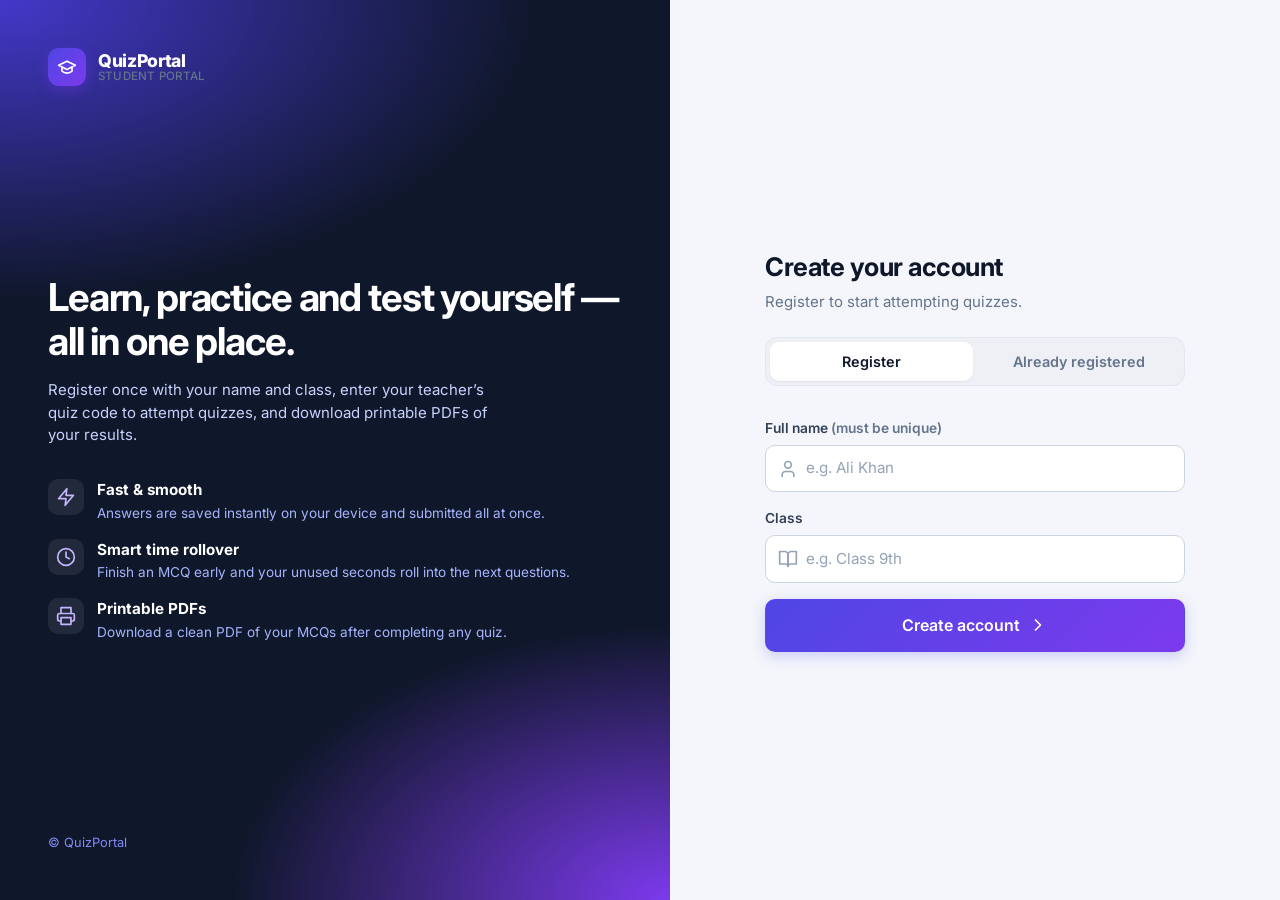
==== commit e4b06035: "Add files via upload" ====
--- a/index.html
+++ b/index.html
@@ -9,9 +9,9 @@
   <link rel="preconnect" href="https://fonts.gstatic.com" crossorigin />
   <link rel="preconnect" href="https://script.google.com" />
   <link href="https://fonts.googleapis.com/css2?family=Inter:wght@400;500;600;700;800&display=swap" rel="stylesheet" />
-  <link rel="stylesheet" href="style.css" />
+  <link rel="stylesheet" href="style.css?v=3" />
 </head>
-<body>
+<body class="no-select">
 
 <!-- ============ PRELOADER ============ -->
 <div id="preloader" role="status" aria-label="Loading QuizPortal">
@@ -34,11 +34,11 @@
     </div>
     <div>
       <h1>Learn, practice and test yourself — all in one place.</h1>
-      <p>Register once with your name and class, then attempt quizzes published by your teacher and track your results.</p>
+      <p>Register once with your name and class, enter your teacher’s quiz code to attempt quizzes, and download printable PDFs of your results.</p>
       <div class="hero-features">
-        <div class="hero-feature"><div class="hf-ic"><svg class="ic"><use href="#i-zap"/></svg></div><div><strong>Fast &amp; smooth</strong><span>Answers are saved instantly on your device.</span></div></div>
-        <div class="hero-feature"><div class="hf-ic"><svg class="ic"><use href="#i-shield"/></svg></div><div><strong>Never lose progress</strong><span>Refreshed the page? Pick up right where you left off.</span></div></div>
-        <div class="hero-feature"><div class="hf-ic"><svg class="ic"><use href="#i-trophy"/></svg></div><div><strong>Instant results</strong><span>See your score and review every answer.</span></div></div>
+        <div class="hero-feature"><div class="hf-ic"><svg class="ic"><use href="#i-zap"/></svg></div><div><strong>Fast &amp; smooth</strong><span>Answers are saved instantly on your device and submitted all at once.</span></div></div>
+        <div class="hero-feature"><div class="hf-ic"><svg class="ic"><use href="#i-clock"/></svg></div><div><strong>Smart time rollover</strong><span>Finish an MCQ early and your unused seconds roll into the next questions.</span></div></div>
+        <div class="hero-feature"><div class="hf-ic"><svg class="ic"><use href="#i-printer"/></svg></div><div><strong>Printable PDFs</strong><span>Download a clean PDF of your MCQs after completing any quiz.</span></div></div>
       </div>
     </div>
     <div class="hero-foot muted" style="font-size:.8rem;color:#818cf8">© QuizPortal</div>
@@ -131,7 +131,7 @@
         <div class="welcome-banner">
           <div>
             <h2 id="welcomeText">Welcome back!</h2>
-            <p>Choose an active quiz below. Your answers are saved automatically until you submit.</p>
+            <p>Choose an active quiz below and enter the access code from your teacher to begin.</p>
           </div>
           <div class="btn-row">
             <span class="badge badge-plain" style="background:rgba(255,255,255,.18);color:#fff"><span id="statActive">0</span>&nbsp;active</span>
@@ -146,44 +146,84 @@
         <div class="quiz-header">
           <div style="min-width:0">
             <h2 id="engineQuizName">Quiz</h2>
-            <div class="saved-note" id="savedNote"><svg class="ic ic-sm"><use href="#i-check"/></svg> All answers saved on this device</div>
+            <div class="saved-note" id="savedNote"><svg class="ic ic-sm"><use href="#i-check"/></svg> All answers saved locally until final submit</div>
           </div>
-          <div class="timer-pill" id="timerPill" role="timer" aria-label="Time remaining"><svg class="ic"><use href="#i-clock"/></svg><span id="qTimer">00:00</span></div>
+          <div class="timer-group">
+            <div class="timer-box mcq-timer" id="mcqTimerBox" role="timer" aria-label="Time left for this MCQ">
+              <svg class="ic"><use href="#i-hourglass"/></svg>
+              <div class="tb-meta">
+                <span class="tb-label">This MCQ</span>
+                <span class="tb-val" id="mcqTimer">00:00</span>
+              </div>
+            </div>
+            <div class="timer-box" id="overallTimerBox" role="timer" aria-label="Overall quiz time remaining">
+              <svg class="ic"><use href="#i-clock"/></svg>
+              <div class="tb-meta">
+                <span class="tb-label">Overall Time</span>
+                <span class="tb-val" id="qTimer">00:00</span>
+              </div>
+            </div>
+          </div>
         </div>
 
         <div class="quiz-layout">
-          <div class="card question-card mb-0">
+          <!-- Active question card -->
+          <div class="card question-card mb-0" id="questionStage">
             <div class="progress" aria-hidden="true"><span id="progressBar" style="width:0%"></span></div>
-            <div class="progress-meta"><span id="progressText">0 answered</span><span id="progressPct">0%</span></div>
-
-            <div class="q-number mt-3">
+            <div class="progress-meta">
+              <span id="progressText">Question 1 of 1</span>
+              <span id="progressPct">0%</span>
+            </div>
+
+            <div class="mcq-timer-bar mt-2" id="mcqTimerBarWrap" aria-hidden="true"><span id="mcqTimerBar" style="width:100%"></span></div>
+
+            <div class="q-number">
               <span id="qNumber">Question 1 of 1</span>
-              <button type="button" class="btn btn-outline btn-sm btn-flag" id="flagBtn" aria-pressed="false"><svg class="ic ic-sm"><use href="#i-flag"/></svg> Mark for review</button>
+              <span class="bonus-pill hidden" id="bonusPill"><svg class="ic ic-sm"><use href="#i-zap"/></svg> <span id="bonusText"></span></span>
             </div>
             <h3 class="q-text" id="qText"></h3>
             <div class="options" id="qOptions" role="group" aria-labelledby="qText"></div>
 
             <div class="quiz-nav">
-              <button type="button" class="btn btn-outline" id="prevBtn"><svg class="ic"><use href="#i-left"/></svg> Previous</button>
-              <button type="button" class="btn btn-ghost" id="clearBtn"><svg class="ic ic-sm"><use href="#i-x"/></svg> Clear</button>
+              <button type="button" class="btn btn-ghost" id="clearBtn"><svg class="ic ic-sm"><use href="#i-x"/></svg> Clear choice</button>
               <span class="spacer"></span>
+              <button type="button" class="btn btn-outline" id="skipBtn">Skip MCQ <svg class="ic ic-sm"><use href="#i-right"/></svg></button>
               <button type="button" class="btn btn-primary" id="nextBtn">Save &amp; Next <svg class="ic"><use href="#i-right"/></svg></button>
-              <button type="button" class="btn btn-success hidden" id="finishBtn"><svg class="ic"><use href="#i-send"/></svg> Finish &amp; Submit</button>
+              <button type="button" class="btn btn-success hidden" id="finishBtn"><svg class="ic"><use href="#i-check"/></svg> Finish Last MCQ</button>
             </div>
-            <p class="kbd-hint">Tip: press <kbd>A</kbd>–<kbd>D</kbd> to choose, <kbd>←</kbd> <kbd>→</kbd> to move between questions.</p>
+            <p class="kbd-hint">Unused seconds from each MCQ are automatically added to the remaining MCQs. Press <kbd>A</kbd>–<kbd>D</kbd> to choose, <kbd>Enter</kbd> for next.</p>
           </div>
 
+          <!-- Ready-to-submit summary card (shown after final MCQ is done) -->
+          <div class="card question-card mb-0 hidden" id="readySubmitStage">
+            <div style="text-align:center;padding:1rem 0 .5rem">
+              <div class="empty-ic" style="margin:0 auto 1rem;width:64px;height:64px;border-radius:50%;display:grid;place-items:center;background:var(--success-50);color:var(--success)">
+                <svg class="ic ic-lg"><use href="#i-check"/></svg>
+              </div>
+              <h3 style="font-size:1.35rem;margin-bottom:.35rem">All MCQs Completed!</h3>
+              <p class="muted" style="max-width:440px;margin:0 auto">All your answers have been collected on this device. Click the button below to submit everything at once and see your result.</p>
+            </div>
+            <div class="details-grid mt-3">
+              <div class="detail-box"><span>Total MCQs</span><b id="readyTotal">0</b></div>
+              <div class="detail-box"><span>Answered</span><b class="text-success" id="readyAnswered">0</b></div>
+              <div class="detail-box"><span>Skipped</span><b class="text-warning" id="readySkipped">0</b></div>
+            </div>
+            <button type="button" class="btn btn-success btn-lg btn-block mt-2" id="finalSubmitBtn"><svg class="ic"><use href="#i-send"/></svg> Submit All Answers</button>
+          </div>
+
+          <!-- Question status palette -->
           <aside class="card palette-card mb-0">
             <div class="card-head" style="margin-bottom:.75rem">
-              <div class="card-title" style="font-size:.95rem"><svg class="ic"><use href="#i-dashboard"/></svg> Questions</div>
+              <div class="card-title" style="font-size:.95rem"><svg class="ic"><use href="#i-dashboard"/></svg> Progress</div>
               <span class="badge badge-info badge-plain" id="paletteCount">0/0</span>
             </div>
             <div class="palette" id="palette"></div>
             <div class="legend">
               <span><i class="l-answered"></i> Answered</span>
-              <span><i></i> Not answered</span>
-              <span><i class="l-flagged"></i> Review</span>
+              <span><i class="l-skipped"></i> Skipped</span>
+              <span><i></i> Upcoming</span>
             </div>
+            <p class="hint mb-2" id="rolloverHint" style="margin-top:0">Each remaining MCQ gets an equal share of your leftover time.</p>
             <button type="button" class="btn btn-success btn-block" id="submitQuizBtn"><svg class="ic"><use href="#i-send"/></svg> Submit Quiz</button>
           </aside>
         </div>
@@ -207,7 +247,8 @@
             </div>
           </div>
           <div class="btn-row mt-3">
-            <button type="button" class="btn btn-primary" data-goto="upcomingPage"><svg class="ic"><use href="#i-book"/></svg> Back to quizzes</button>
+            <button type="button" class="btn btn-primary" id="downloadResultPdfBtn"><svg class="ic"><use href="#i-printer"/></svg> Download MCQs PDF</button>
+            <button type="button" class="btn btn-outline" data-goto="upcomingPage"><svg class="ic"><use href="#i-book"/></svg> Back to quizzes</button>
             <button type="button" class="btn btn-outline" data-goto="myQuizzesPage"><svg class="ic"><use href="#i-history"/></svg> All my results</button>
           </div>
         </div>
@@ -235,11 +276,11 @@
         </div>
         <div class="card card-flush">
           <div class="card-head">
-            <div><div class="card-title" id="histTitle"><svg class="ic"><use href="#i-history"/></svg> My attempted quizzes</div><div class="card-sub">Click “View” to review your answers.</div></div>
+            <div><div class="card-title" id="histTitle"><svg class="ic"><use href="#i-history"/></svg> My attempted quizzes</div><div class="card-sub">Review your answers or download a printable PDF of any completed quiz.</div></div>
           </div>
           <div class="table-wrap" tabindex="0" role="region" aria-labelledby="histTitle">
             <table class="stack">
-              <thead><tr><th>Quiz</th><th>Date</th><th class="num">Attempted</th><th class="num">Skipped</th><th class="num">Marks</th><th class="num">Score</th><th></th></tr></thead>
+              <thead><tr><th>Quiz</th><th>Date</th><th class="num">Attempted</th><th class="num">Skipped</th><th class="num">Marks</th><th class="num">Score</th><th>Actions</th></tr></thead>
               <tbody id="myQuizzesBody"></tbody>
             </table>
           </div>
@@ -249,29 +290,126 @@
   </div>
 </div>
 
-<script src="common.js"></script>
+<!-- ============ START QUIZ + ACCESS CODE MODAL ============ -->
+<dialog id="startQuizDialog" class="modal modal-sm" aria-labelledby="startDlgTitle">
+  <form method="dialog" id="startQuizForm" class="modal-box" novalidate>
+    <div class="modal-header">
+      <div class="modal-icon"><svg class="ic"><use href="#i-key"/></svg></div>
+      <h1 id="startDlgTitle" style="font-size:1.1rem;flex:1">Start Quiz</h1>
+      <button type="button" class="btn btn-ghost btn-icon" id="closeStartDlg" aria-label="Close"><svg class="ic"><use href="#i-x"/></svg></button>
+    </div>
+    <div class="modal-body">
+      <div class="details-grid" id="startQuizDetails"></div>
+      <div id="startLimitedWarn" class="banner banner-warning hidden" style="margin-bottom:.85rem"></div>
+
+      <div class="form-group" id="startCodeGroup">
+        <label for="startCodeInput">Quiz Access Code *</label>
+        <div class="input-icon">
+          <svg class="ic"><use href="#i-key"/></svg>
+          <input type="text" id="startCodeInput" class="code-input" minlength="3" maxlength="10" placeholder="Enter teacher's quiz code (e.g. CS11C4)" autocomplete="off" />
+        </div>
+        <p class="hint" id="startCodeError" style="color:var(--danger);font-weight:600;display:none"></p>
+      </div>
+
+      <ul class="muted" style="padding-left:1.1rem;font-size:.85rem;display:grid;gap:.3rem">
+        <li>Each MCQ has its own timer plus an overall quiz timer.</li>
+        <li>Solve an MCQ early and its unused seconds are added to the remaining MCQs!</li>
+        <li>If an MCQ’s time ends before you solve it, it is marked as <b>Skipped</b>.</li>
+        <li>All answers are saved on your device and submitted together when you finish.</li>
+      </ul>
+    </div>
+    <div class="modal-actions">
+      <button type="button" class="btn btn-outline" id="cancelStartBtn">Cancel</button>
+      <button type="submit" class="btn btn-primary" id="confirmStartBtn"><svg class="ic ic-sm"><use href="#i-play"/></svg> Start Quiz</button>
+    </div>
+  </form>
+</dialog>
+
+<!-- ============ DOWNLOAD / PRINT PDF MODAL ============ -->
+<dialog id="pdfDialog" class="modal modal-sm" closedby="any" aria-labelledby="pdfDlgTitle">
+  <div class="modal-box">
+    <div class="modal-header">
+      <div class="modal-icon"><svg class="ic"><use href="#i-printer"/></svg></div>
+      <h1 id="pdfDlgTitle" style="font-size:1.1rem;flex:1">Download MCQs PDF</h1>
+      <button type="button" class="btn btn-ghost btn-icon" id="closePdfDlg" aria-label="Close"><svg class="ic"><use href="#i-x"/></svg></button>
+    </div>
+    <div class="modal-body">
+      <p class="muted mb-2" id="pdfQuizSubtitle" style="font-size:.9rem">Choose what to include in your printable PDF.</p>
+      <div class="options" id="pdfModeList">
+        <label class="option-btn selected" style="cursor:pointer;margin:0">
+          <input type="radio" name="pdfMode" value="with_answers" checked style="width:18px;height:18px;accent-color:var(--primary)" />
+          <div class="opt-text">
+            <strong>MCQs with Answers &amp; Score</strong>
+            <div class="muted" style="font-size:.8rem;font-weight:400">Includes questions, options, your answers, correct answers &amp; score.</div>
+          </div>
+        </label>
+        <label class="option-btn" style="cursor:pointer;margin:0">
+          <input type="radio" name="pdfMode" value="questions_only" style="width:18px;height:18px;accent-color:var(--primary)" />
+          <div class="opt-text">
+            <strong>Practice Sheet (Questions Only)</strong>
+            <div class="muted" style="font-size:.8rem;font-weight:400">Clean printable MCQs without answers so you can print &amp; practice.</div>
+          </div>
+        </label>
+      </div>
+    </div>
+    <div class="modal-actions">
+      <button type="button" class="btn btn-outline" id="printNowBtn"><svg class="ic ic-sm"><use href="#i-printer"/></svg> Print</button>
+      <button type="button" class="btn btn-primary" id="downloadPdfGoBtn"><svg class="ic ic-sm"><use href="#i-download"/></svg> Download PDF</button>
+    </div>
+  </div>
+</dialog>
+
+<script src="common.js?v=3"></script>
 <script>
 const { icon, esc } = QP;
 const $ = id => document.getElementById(id);
 
 let currentStudent = JSON.parse(localStorage.getItem("quiz_student") || "null");
-let session = null;          // the active quiz attempt (persisted in localStorage)
+let session = null;          // active quiz attempt persisted in localStorage
 let submitting = false;
 let quizzes = [];
 let listSignature = "";
 let lastResult = null;
 let resultFilter = "all";
+let pdfTargetResult = null;
 
 const PAGES = {
-  upcomingPage: ["Available Quizzes", "Pick an active quiz to begin"],
-  quizEnginePage: ["Quiz in progress", "Answers are saved on your device — submit when you are done"],
-  resultPage: ["Quiz Result", "Review your performance"],
+  upcomingPage: ["Available Quizzes", "Pick an active quiz and enter its access code to begin"],
+  quizEnginePage: ["Quiz in progress", "Answers are saved locally — unused MCQ time rolls over"],
+  resultPage: ["Quiz Result", "Review your answers or download a printable PDF"],
   myQuizzesPage: ["My Results", "History of all quizzes you have attempted"]
 };
 
+/* ================= Anti-copy / text-selection protection ================= */
+let lastCopyWarn = 0;
+function warnNoCopy() {
+  if (session && session.status === "in_progress" && Date.now() - lastCopyWarn > 4000) {
+    lastCopyWarn = Date.now();
+    QP.toast("Text selection and copying are disabled on the student portal.", "warning", 2800);
+  }
+}
+const isEditable = el => !!(el && el.closest && el.closest("input, textarea"));
+
+document.addEventListener("selectstart", e => { if (!isEditable(e.target)) e.preventDefault(); });
+document.addEventListener("dragstart", e => { if (!isEditable(e.target)) e.preventDefault(); });
+document.addEventListener("contextmenu", e => { if (!isEditable(e.target)) { e.preventDefault(); warnNoCopy(); } });
+document.addEventListener("copy", e => { if (!isEditable(e.target)) { e.preventDefault(); warnNoCopy(); } });
+document.addEventListener("cut", e => { if (!isEditable(e.target)) { e.preventDefault(); } });
+document.addEventListener("keydown", e => {
+  if (!(e.ctrlKey || e.metaKey) || isEditable(e.target)) return;
+  const k = e.key.toLowerCase();
+  const inQuiz = session && session.status === "in_progress" && !$("quizEnginePage").classList.contains("hidden");
+  if (["c", "x", "a", "s", "u"].includes(k) || (inQuiz && k === "p")) {
+    e.preventDefault();
+    warnNoCopy();
+  }
+});
+
 /* ================= Navigation ================= */
 function showPage(id) {
-  if (id === "quizEnginePage" && !(session && session.status === "in_progress")) id = "upcomingPage";
+  if (id === "quizEnginePage" && !(session && (session.status === "in_progress" || session.status === "ready_to_submit"))) {
+    id = "upcomingPage";
+  }
   Object.keys(PAGES).forEach(p => $(p).classList.toggle("hidden", p !== id));
   $("pageTitle").textContent = PAGES[id][0];
   $("pageSub").textContent = PAGES[id][1];
@@ -363,16 +501,18 @@
   $("welcomeText").textContent = `Welcome, ${currentStudent.studentName.split(" ")[0]}! 👋`;
 
   session = loadSession();
-  if (session && session.status === "in_progress" && session.deadline > QP.now()) {
-    showPage("quizEnginePage");      // resume automatically after a refresh
+  if (session && session.status === "in_progress") catchUpExpiredQuestions();
+
+  if (session && (session.status === "in_progress" || session.status === "ready_to_submit") && session.deadline > QP.now()) {
+    showPage("quizEnginePage");
     QP.hidePreloader();
-    QP.toast("Welcome back! Your quiz has been restored.", "info");
+    QP.toast("Welcome back! Your quiz progress has been restored.", "info");
   } else {
     showPage("upcomingPage");
   }
   loadQuizzes();
   if (session && (session.status === "pending_submit" || session.deadline <= QP.now())) {
-    setTimeout(() => submitSession(true), 600);   // finish any submission that didn't go through
+    setTimeout(() => submitSession(true), 600);
   }
 }
 
@@ -383,11 +523,26 @@
 function loadSession() {
   try {
     const s = JSON.parse(localStorage.getItem(sessionKey()) || "null");
-    if (!s || !Array.isArray(s.questions)) return null;
-    // Upgrade legacy object-based answers to array format transparently
+    if (!s || !Array.isArray(s.questions) || !s.questions.length) return null;
     if (!Array.isArray(s.answers)) {
       const old = s.answers || {};
-      s.answers = s.questions.map((q, i) => ({ question: q.question, selected: old[i] ?? null, correct: q.correct }));
+      s.answers = s.questions.map((q, i) => ({
+        question: q.question,
+        options: q.options || [],
+        selected: old[i] ?? null,
+        status: old[i] ? "answered" : "pending",
+        correct: q.correct
+      }));
+    }
+    // Upgrade older sessions that didn't have per-MCQ deadline fields
+    if (!s.questionDeadline) {
+      const now = QP.now();
+      const rem = Math.max(1, s.questions.length - (s.current || 0));
+      const left = Math.max(1000, (s.deadline || now + 60000) - now);
+      s.questionStartedAt = now;
+      s.questionAllocatedMs = Math.max(1000, Math.floor(left / rem));
+      s.questionDeadline = Math.min(s.deadline, now + s.questionAllocatedMs);
+      s.lastBonusMs = 0;
     }
     return s;
   } catch (e) { return null; }
@@ -422,7 +577,7 @@
 function loadQuizzes(btn) {
   const list = $("upcomingList");
   if (!quizzes.length) list.innerHTML = Array.from({ length: 3 }, () => `<div class="skeleton sk-card"></div>`).join("");
-  const run = QP.cachedGet({ action: "list_quizzes" }, (data, meta) => {
+  const run = QP.cachedGet({ action: "list_quizzes" }, data => {
     if (data.status !== "success") {
       list.innerHTML = `<div class="empty-card">${QP.emptyState("Couldn't load quizzes", data.message || "Please try again.", "error")}</div>`;
       QP.hidePreloader();
@@ -446,7 +601,7 @@
   const list = $("upcomingList");
   const items = quizzes.map(q => ({ ...q, live: liveStatus(q) })).filter(q => q.live !== "Expired");
   items.sort((a, b) => (a.live === b.live ? String(a.startsAt).localeCompare(String(b.startsAt)) : a.live === "Active" ? -1 : 1));
-  listSignature = items.map(q => q.quizName + q.live).join("|");
+  listSignature = items.map(q => q.quizName + q.live + q.hasCode).join("|");
   $("statActive").textContent = items.filter(q => q.live === "Active").length;
   $("statScheduled").textContent = items.filter(q => q.live === "Scheduled").length;
 
@@ -457,7 +612,7 @@
   const done = doneList();
   list.innerHTML = items.map(q => {
     const sched = q.live === "Scheduled";
-    const inProgress = session && session.quizName === q.quizName && session.status === "in_progress";
+    const inProgress = session && session.quizName === q.quizName && (session.status === "in_progress" || session.status === "ready_to_submit");
     let windowInfo;
     if (sched) windowInfo = `${icon("calendar", "ic-sm")} Starts in&nbsp;<b data-cd="${new Date(q.startsAt).getTime()}"></b>`;
     else if (q.expiresAt && !q.forceActive) windowInfo = `${icon("hourglass", "ic-sm")} Closes in&nbsp;<b data-cd="${new Date(q.expiresAt).getTime()}"></b>`;
@@ -466,7 +621,7 @@
       ? `<button type="button" class="btn btn-outline btn-block" disabled>${icon("lock", "ic-sm")} Opens ${esc(QP.fmtDateTime(q.startsAt))}</button>`
       : inProgress
         ? `<button type="button" class="btn btn-success btn-block" data-goto="quizEnginePage">${icon("play", "ic-sm")} Resume Quiz</button>`
-        : `<button type="button" class="btn btn-primary btn-block" data-start="${esc(q.quizName)}">${icon("play", "ic-sm")} Start Quiz</button>`;
+        : `<button type="button" class="btn btn-primary btn-block" data-start="${esc(q.quizName)}">${icon(q.hasCode ? "key" : "play", "ic-sm")} Start Quiz</button>`;
     return `
       <article class="quiz-card">
         <div class="quiz-card-top">
@@ -479,6 +634,7 @@
           <div><b>${q.totalMarks}</b><span>Marks</span></div>
         </div>
         <div class="quiz-window">${windowInfo}</div>
+        ${q.hasCode ? `<div class="quiz-window">${icon("key", "ic-sm")} Requires teacher access code</div>` : ""}
         ${done.includes(q.quizName) ? `<div class="quiz-window text-success">${icon("success", "ic-sm")} You have attempted this quiz</div>` : ""}
         ${btn}
       </article>`;
@@ -488,7 +644,7 @@
 
 $("upcomingList").addEventListener("click", e => {
   const b = e.target.closest("[data-start]");
-  if (b) startQuiz(b.dataset.start, b);
+  if (b) openStartQuizDialog(b.dataset.start);
 });
 $("refreshBtn").addEventListener("click", e => {
   QP.clearCache();
@@ -496,16 +652,29 @@
   else loadQuizzes(e.currentTarget);
 });
 
-/* ================= Start / resume quiz ================= */
+/* ================= Start Quiz + Access Code Gate ================= */
+const startDlg = $("startQuizDialog");
+let pendingStartMeta = null;
+
+$("startCodeInput").addEventListener("input", e => {
+  e.target.value = e.target.value.toUpperCase().replace(/[^A-Z0-9]/g, "").slice(0, 10);
+  $("startCodeError").style.display = "none";
+});
+$("closeStartDlg").addEventListener("click", () => startDlg.close());
+$("cancelStartBtn").addEventListener("click", () => startDlg.close());
+startDlg.addEventListener("close", () => { startDlg.returnValue = ""; });
+
 function shuffle(arr) {
   const a = [...arr];
   for (let i = a.length - 1; i > 0; i--) { const j = Math.floor(Math.random() * (i + 1)); [a[i], a[j]] = [a[j], a[i]]; }
   return a;
 }
 
-async function startQuiz(quizName, btn) {
+async function openStartQuizDialog(quizName) {
   if (session) {
-    if (session.quizName === quizName && session.status === "in_progress") return showPage("quizEnginePage");
+    if (session.quizName === quizName && (session.status === "in_progress" || session.status === "ready_to_submit")) {
+      return showPage("quizEnginePage");
+    }
     if (session.status === "pending_submit" || session.deadline <= QP.now()) {
       QP.toast(`Please submit "${session.quizName}" first.`, "warning");
       return updateBanners();
@@ -519,78 +688,235 @@
     return;
   }
 
-  const meta = quizzes.find(q => q.quizName === quizName) || {};
+  const meta = quizzes.find(q => q.quizName === quizName);
+  if (!meta) return;
+  pendingStartMeta = meta;
+
   const ms = quizDurationMs(meta);
-  const minutes = Math.max(1, Math.floor(ms / 60000));
+  const perMcqSec = meta.totalQuestions ? Math.max(1, Math.floor((ms / 1000) / meta.totalQuestions)) : 0;
   const limited = ms < Number(meta.totalTimeMinutes) * 60000;
-  const ok = await QP.confirmDialog({
-    title: `Start “${quizName}”?`,
-    iconName: "play",
-    confirmText: "Start now",
-    html: `
-      <div class="details-grid">
-        <div class="detail-box"><span>Questions</span><b>${meta.totalQuestions ?? "—"}</b></div>
-        <div class="detail-box"><span>Time</span><b>${limited ? QP.fmtDuration(ms) : minutes + " min"}</b></div>
-        <div class="detail-box"><span>Total marks</span><b>${meta.totalMarks ?? "—"}</b></div>
-      </div>
-      ${limited ? `<div class="banner banner-warning" style="margin-bottom:.75rem">${icon("warning", "ic-sm")} The quiz window closes soon, so you only get ${esc(QP.fmtDuration(ms))}.</div>` : ""}
-      <ul class="muted" style="padding-left:1.1rem;font-size:.88rem;display:grid;gap:.3rem">
-        <li>The timer starts as soon as you click <b>Start now</b>.</li>
-        <li>You can move between questions and change answers anytime.</li>
-        <li>Answers are saved on your device — nothing is lost if the page refreshes.</li>
-        <li>Your quiz is submitted automatically when the time runs out.</li>
-      </ul>`
-  });
-  if (!ok) return;
-
-  await QP.withLoading(btn, async () => {
-    const data = await QP.get({ action: "get_quiz", quizName });
-    if (data.status !== "success") return QP.toast(data.message, "error");
+
+  $("startDlgTitle").textContent = `Start “${quizName}”`;
+  $("startQuizDetails").innerHTML = `
+    <div class="detail-box"><span>MCQs</span><b>${meta.totalQuestions}</b></div>
+    <div class="detail-box"><span>Total Time</span><b>${limited ? QP.fmtDuration(ms) : meta.totalTimeMinutes + " min"}</b></div>
+    <div class="detail-box"><span>Per MCQ</span><b>${QP.fmtDuration(perMcqSec * 1000)}</b></div>
+  `;
+  const warn = $("startLimitedWarn");
+  if (limited) {
+    warn.innerHTML = `${icon("warning", "ic-sm")} The quiz window closes soon, so you have ${esc(QP.fmtDuration(ms))} remaining.`;
+    warn.classList.remove("hidden");
+  } else {
+    warn.classList.add("hidden");
+  }
+
+  const needsCode = !!meta.hasCode;
+  $("startCodeGroup").classList.toggle("hidden", !needsCode);
+  $("startCodeInput").value = "";
+  $("startCodeError").style.display = "none";
+  startDlg.showModal();
+  if (needsCode) $("startCodeInput").focus();
+}
+
+$("startQuizForm").addEventListener("submit", async e => {
+  e.preventDefault();
+  if (!pendingStartMeta) return;
+  const needsCode = !!pendingStartMeta.hasCode;
+  const quizCode = $("startCodeInput").value.trim().toUpperCase();
+  if (needsCode && (quizCode.length < 3 || quizCode.length > 10)) {
+    $("startCodeError").textContent = "Please enter the 3–10 character quiz code provided by your teacher.";
+    $("startCodeError").style.display = "block";
+    $("startCodeInput").focus();
+    return;
+  }
+
+  await QP.withLoading($("confirmStartBtn"), async () => {
+    const params = { action: "get_quiz", quizName: pendingStartMeta.quizName };
+    if (quizCode) params.quizCode = quizCode;
+    const data = await QP.get(params);
+    if (data.status !== "success") {
+      if (data.codeInvalid || data.codeRequired) {
+        $("startCodeGroup").classList.remove("hidden");
+        $("startCodeError").textContent = data.message || "Invalid quiz code.";
+        $("startCodeError").style.display = "block";
+        $("startCodeInput").focus();
+        $("startCodeInput").select();
+      } else {
+        QP.toast(data.message || "Could not start quiz.", "error");
+        startDlg.close();
+      }
+      return;
+    }
+
     const quiz = data.quiz;
     const durationMs = quizDurationMs(quiz);
-    if (durationMs < 5000) return QP.toast("This quiz window has already closed.", "error");
-    const shuffled = shuffle(quiz.questions).map(q => ({ question: q.question, options: q.options, correct: q.correct }));
+    if (durationMs < 5000) {
+      startDlg.close();
+      return QP.toast("This quiz window has already closed.", "error");
+    }
+
+    const now = QP.now();
+    const shuffled = shuffle(quiz.questions).map(q => ({ question: q.question, options: q.options || [], correct: q.correct }));
+    const firstMs = Math.min(durationMs, Math.max(1000, Math.floor(durationMs / shuffled.length)));
+
     session = {
       id: QP.uid(),
       quizName: quiz.quizName,
       marksPerMcq: quiz.marksPerMcq || 1,
       questions: shuffled,
-      // All MCQ answers collected as an array in localStorage until final Submit
-      answers: shuffled.map(q => ({ question: q.question, selected: null, correct: q.correct })),
-      flagged: {},
+      // All MCQ answers collected as an Array in localStorage until final Submit
+      answers: shuffled.map(q => ({
+        question: q.question,
+        options: q.options,
+        selected: null,
+        status: "pending",
+        correct: q.correct
+      })),
       current: 0,
-      startedAt: new Date(QP.now()).toISOString(),
-      deadline: QP.now() + durationMs,
+      startedAt: new Date(now).toISOString(),
+      deadline: now + durationMs,
+      basePerMcqMs: firstMs,
+      questionStartedAt: now,
+      questionAllocatedMs: firstMs,
+      questionDeadline: Math.min(now + durationMs, now + firstMs),
+      lastBonusMs: 0,
       status: "in_progress"
     };
     saveSession();
     paletteBuiltFor = null;
+    startDlg.close();
     showPage("quizEnginePage");
   });
-}
-
-/* ================= Quiz engine ================= */
+});
+
+/* ================= Dual-Timer Quiz Engine with Rollover ================= */
 let paletteBuiltFor = null;
 let savedTimer = null;
+
+function activateQuestion(index, nowMs, bonusAddedPerMcqMs = 0) {
+  const remainingCount = session.questions.length - index;
+  const remainingOverall = Math.max(0, session.deadline - nowMs);
+  const allocMs = remainingCount > 0
+    ? Math.min(remainingOverall, Math.max(1000, Math.floor(remainingOverall / remainingCount)))
+    : 0;
+  session.current = index;
+  session.questionStartedAt = nowMs;
+  session.questionAllocatedMs = allocMs;
+  session.questionDeadline = Math.min(session.deadline, nowMs + allocMs);
+  session.lastBonusMs = Math.max(0, bonusAddedPerMcqMs);
+  saveSession();
+}
+
+// Handles reloads or background tabs where one or more per-MCQ timers elapsed
+function catchUpExpiredQuestions() {
+  if (!session || session.status !== "in_progress") return;
+  const now = QP.now();
+  if (session.deadline <= now) {
+    session.answers.forEach(a => {
+      if (a.status === "pending") {
+        if (a.selected && a.selected !== "Not Solved") a.status = "answered";
+        else { a.selected = "Not Solved"; a.status = "skipped"; }
+      }
+    });
+    session.status = "pending_submit";
+    saveSession();
+    return;
+  }
+  while (session.status === "in_progress" && session.questionDeadline <= now) {
+    const i = session.current;
+    const entry = session.answers[i];
+    if (entry.selected && entry.selected !== "Not Solved") {
+      entry.status = "answered";
+    } else {
+      entry.selected = "Not Solved";
+      entry.status = "skipped";
+    }
+    const nextIdx = i + 1;
+    if (nextIdx < session.questions.length) {
+      activateQuestion(nextIdx, session.questionDeadline, 0);
+    } else {
+      session.status = "ready_to_submit";
+      saveSession();
+      break;
+    }
+  }
+}
+
+function advanceCurrentQuestion(timedOut = false) {
+  if (!session || session.status !== "in_progress") return;
+  const now = QP.now();
+  const i = session.current;
+  const entry = session.answers[i];
+
+  if (timedOut) {
+    if (entry.selected && entry.selected !== "Not Solved") {
+      entry.status = "answered";
+    } else {
+      entry.selected = "Not Solved";
+      entry.status = "skipped";
+      QP.toast(`Time's up for Question ${i + 1} — marked as Skipped.`, "warning", 2800);
+    }
+  } else {
+    if (entry.selected && entry.selected !== "Not Solved") {
+      entry.status = "answered";
+    } else {
+      entry.selected = "Not Solved";
+      entry.status = "skipped";
+    }
+  }
+
+  const savedMs = timedOut ? 0 : Math.max(0, session.questionDeadline - now);
+  const nextIdx = i + 1;
+
+  if (nextIdx < session.questions.length) {
+    const remainingNext = session.questions.length - nextIdx;
+    const bonusPerNext = Math.floor(savedMs / remainingNext);
+    activateQuestion(nextIdx, now, bonusPerNext);
+    if (!timedOut && savedMs >= 2000 && bonusPerNext >= 1000) {
+      QP.toast(`+${Math.round(savedMs / 1000)}s saved! Added +${Math.round(bonusPerNext / 1000)}s to each of the next ${remainingNext} MCQ${remainingNext === 1 ? "" : "s"}.`, "success", 2800);
+    }
+    renderQuestion();
+    tick();
+  } else {
+    session.status = "ready_to_submit";
+    saveSession();
+    renderEngine();
+  }
+}
 
 function renderEngine() {
   if (!session) return;
   $("engineQuizName").textContent = session.quizName;
   if (paletteBuiltFor !== session.id) {
-    $("palette").innerHTML = session.questions.map((_, i) => `<button type="button" data-q="${i}" aria-label="Question ${i + 1}">${i + 1}</button>`).join("");
+    $("palette").innerHTML = session.questions.map((_, i) => `<button type="button" disabled aria-label="Question ${i + 1}">${i + 1}</button>`).join("");
     paletteBuiltFor = session.id;
   }
-  renderQuestion();
+
+  const isReady = session.status === "ready_to_submit";
+  $("questionStage").classList.toggle("hidden", isReady);
+  $("readySubmitStage").classList.toggle("hidden", !isReady);
+  $("mcqTimerBox").classList.toggle("hidden", isReady);
+
+  if (isReady) {
+    const answered = session.answers.filter(a => a.status === "answered").length;
+    const skipped = session.answers.length - answered;
+    $("readyTotal").textContent = session.answers.length;
+    $("readyAnswered").textContent = answered;
+    $("readySkipped").textContent = skipped;
+    updateProgress();
+  } else {
+    renderQuestion();
+  }
   tick();
 }
 
 function getSelected(i) {
   const entry = session.answers[i];
-  return entry && entry.selected !== null && entry.selected !== undefined ? entry.selected : null;
+  return entry && entry.selected && entry.selected !== "Not Solved" ? entry.selected : null;
 }
 
 function answeredCount() {
-  return session.answers.filter(a => a && a.selected !== null && a.selected !== undefined).length;
+  return session.answers.filter(a => a && a.selected && a.selected !== "Not Solved").length;
 }
 
 function renderQuestion() {
@@ -604,38 +930,63 @@
       <span class="opt-text">${esc(opt)}</span>
       ${icon("success", "opt-check")}
     </button>`).join("");
-  $("prevBtn").disabled = i === 0;
-  $("nextBtn").classList.toggle("hidden", i === n - 1);
-  $("finishBtn").classList.toggle("hidden", i !== n - 1);
+
+  const bonusSec = Math.round((session.lastBonusMs || 0) / 1000);
+  if (bonusSec >= 1) {
+    $("bonusText").textContent = `+${bonusSec}s rolled over`;
+    $("bonusPill").classList.remove("hidden");
+  } else {
+    $("bonusPill").classList.add("hidden");
+  }
+
+  const isLast = i === n - 1;
+  $("nextBtn").classList.toggle("hidden", isLast);
+  $("finishBtn").classList.toggle("hidden", !isLast);
+  $("skipBtn").classList.toggle("hidden", chosen !== null);
   $("clearBtn").disabled = chosen === null;
-  $("flagBtn").classList.toggle("active", !!session.flagged[i]);
-  $("flagBtn").setAttribute("aria-pressed", !!session.flagged[i]);
   updateProgress();
 }
 
 function updateProgress() {
-  const n = session.questions.length, a = answeredCount();
-  const pct = Math.round((a / n) * 100);
+  const n = session.questions.length;
+  const doneCount = session.answers.filter(a => a.status !== "pending").length;
+  const aCount = answeredCount();
+  const pct = Math.round((doneCount / n) * 100);
   $("progressBar").style.width = pct + "%";
-  $("progressText").textContent = `${a} of ${n} answered`;
-  $("progressPct").textContent = pct + "%";
-  $("paletteCount").textContent = `${a}/${n}`;
+  $("progressText").textContent = `${aCount} answered • ${session.answers.filter(a => a.status === "skipped").length} skipped`;
+  $("progressPct").textContent = `${doneCount}/${n}`;
+  $("paletteCount").textContent = `${aCount}/${n}`;
+
   const buttons = $("palette").children;
   for (let i = 0; i < buttons.length; i++) {
-    buttons[i].classList.toggle("answered", getSelected(i) !== null);
-    buttons[i].classList.toggle("flagged", !!session.flagged[i]);
-    buttons[i].classList.toggle("current", i === session.current);
+    const st = session.answers[i].status;
+    const isCur = session.status === "in_progress" && i === session.current;
+    buttons[i].classList.toggle("answered", st === "answered" || (isCur && getSelected(i) !== null));
+    buttons[i].classList.toggle("skipped", st === "skipped");
+    buttons[i].classList.toggle("current", isCur);
+    buttons[i].classList.toggle("locked", !isCur && st === "pending");
+  }
+
+  const remCount = Math.max(0, n - (session.current + 1));
+  if (session.status === "ready_to_submit") {
+    $("rolloverHint").textContent = "All questions finished — click Submit to send your answers.";
+  } else if (remCount > 0) {
+    const estNext = Math.max(1000, Math.floor(Math.max(0, session.deadline - session.questionDeadline) / remCount));
+    $("rolloverHint").textContent = `${remCount} upcoming MCQ${remCount === 1 ? "" : "s"} (~${QP.fmtDuration(estNext)} each, plus any time you save now).`;
+  } else {
+    $("rolloverHint").textContent = "Final question! You have all remaining overall time for this MCQ.";
   }
 }
 
 function flashSaved() {
   const el = $("savedNote");
-  el.innerHTML = `${icon("check", "ic-sm")} Answer saved locally`;
+  el.innerHTML = `${icon("check", "ic-sm")} Answer saved in local storage`;
   clearTimeout(savedTimer);
-  savedTimer = setTimeout(() => { el.innerHTML = `${icon("check", "ic-sm")} All answers saved on this device`; }, 1500);
+  savedTimer = setTimeout(() => { el.innerHTML = `${icon("check", "ic-sm")} All answers saved locally until final submit`; }, 1500);
 }
 
 function selectOption(k) {
+  if (!session || session.status !== "in_progress") return;
   const q = session.questions[session.current];
   if (k < 0 || k >= q.options.length) return;
   session.answers[session.current].selected = q.options[k];
@@ -644,72 +995,65 @@
   flashSaved();
 }
 
-function goTo(i) {
-  if (!session) return;
-  session.current = Math.max(0, Math.min(session.questions.length - 1, i));
-  saveSession();
-  renderQuestion();
-  const active = $("palette").children[session.current];
-  if (active) active.scrollIntoView({ block: "nearest" });
-}
-
 $("qOptions").addEventListener("click", e => {
   const b = e.target.closest("[data-opt]");
   if (b) selectOption(Number(b.dataset.opt));
 });
-$("palette").addEventListener("click", e => {
-  const b = e.target.closest("[data-q]");
-  if (b) goTo(Number(b.dataset.q));
-});
-$("prevBtn").addEventListener("click", () => goTo(session.current - 1));
-$("nextBtn").addEventListener("click", () => goTo(session.current + 1));
-$("clearBtn").addEventListener("click", () => { session.answers[session.current].selected = null; saveSession(); renderQuestion(); });
-$("flagBtn").addEventListener("click", () => {
-  const i = session.current;
-  session.flagged[i] ? delete session.flagged[i] : (session.flagged[i] = true);
+$("clearBtn").addEventListener("click", () => {
+  if (!session || session.status !== "in_progress") return;
+  session.answers[session.current].selected = null;
   saveSession();
   renderQuestion();
 });
-$("finishBtn").addEventListener("click", confirmSubmit);
-$("submitQuizBtn").addEventListener("click", confirmSubmit);
+$("skipBtn").addEventListener("click", () => {
+  if (!session || session.status !== "in_progress") return;
+  session.answers[session.current].selected = null;
+  advanceCurrentQuestion(false);
+});
+$("nextBtn").addEventListener("click", () => advanceCurrentQuestion(false));
+$("finishBtn").addEventListener("click", () => advanceCurrentQuestion(false));
+$("finalSubmitBtn").addEventListener("click", () => submitSession(false));
+$("submitQuizBtn").addEventListener("click", confirmEarlySubmit);
 
 document.addEventListener("keydown", e => {
-  if (!session || $("quizEnginePage").classList.contains("hidden") || document.querySelector("dialog[open]")) return;
+  if (!session || session.status !== "in_progress" || $("quizEnginePage").classList.contains("hidden") || document.querySelector("dialog[open]")) return;
   if (e.ctrlKey || e.metaKey || e.altKey || e.target.matches("input, textarea, select")) return;
   const k = e.key.toUpperCase();
-  if (k === "ARROWRIGHT") goTo(session.current + 1);
-  else if (k === "ARROWLEFT") goTo(session.current - 1);
+  if (k === "ENTER" || k === "ARROWRIGHT") { e.preventDefault(); advanceCurrentQuestion(false); }
   else if (/^[1-6]$/.test(k)) selectOption(Number(k) - 1);
   else if (/^[A-F]$/.test(k)) selectOption(k.charCodeAt(0) - 65);
 });
 
-async function confirmSubmit() {
-  const n = session.questions.length, a = answeredCount(), f = Object.keys(session.flagged).length;
+async function confirmEarlySubmit() {
+  if (!session) return;
+  if (session.status === "ready_to_submit") return submitSession(false);
+  const n = session.questions.length;
+  const a = answeredCount();
+  const remaining = n - (session.current + 1);
   const ok = await QP.confirmDialog({
-    title: "Submit your quiz?",
+    title: "Submit your quiz now?",
     iconName: "send",
     tone: "success",
-    confirmText: "Submit quiz",
+    confirmText: "Submit all answers",
     cancelText: "Keep working",
     html: `
       <div class="details-grid">
         <div class="detail-box"><span>Answered</span><b class="text-success">${a}</b></div>
-        <div class="detail-box"><span>Unanswered</span><b class="text-danger">${n - a}</b></div>
-        <div class="detail-box"><span>For review</span><b class="text-warning">${f}</b></div>
+        <div class="detail-box"><span>Skipped / Left</span><b class="text-warning">${n - a}</b></div>
       </div>
-      <p class="muted" style="font-size:.9rem">${n - a ? "Unanswered questions will be marked as <b>Not Solved</b>. " : ""}You can't change your answers after submitting.</p>`
+      <p class="muted" style="font-size:.9rem">${remaining > 0 ? `You still have <b>${remaining}</b> upcoming MCQ${remaining === 1 ? "" : "s"} that will be marked as <b>Not Solved</b>. ` : ""}All collected answers will be submitted in one request.</p>`
   });
   if (ok) submitSession(false);
 }
 
-/* ================= Submit (ONE request with all answers) ================= */
+/* ================= Submit (ONE request with entire localStorage answers array) ================= */
 function showSubmitting(on) {
   let o = $("submitOverlay");
   if (on && !o) {
     o = document.createElement("div");
     o.id = "submitOverlay";
     o.className = "busy-overlay";
-    o.innerHTML = `<div class="busy-card"><div class="spinner"></div><h3>Submitting your answers…</h3><p class="muted" style="font-size:.88rem">Please keep this page open. This only takes a moment.</p></div>`;
+    o.innerHTML = `<div class="busy-card"><div class="spinner"></div><h3>Submitting all your answers…</h3><p class="muted" style="font-size:.88rem">Please keep this page open. This only takes a moment.</p></div>`;
     document.body.appendChild(o);
   } else if (!on && o) o.remove();
 }
@@ -728,9 +1072,14 @@
     studentName: currentStudent.studentName,
     studentClass: currentStudent.studentClass,
     startedAt: session.startedAt,
-    answers: session.answers.map(a => ({ question: a.question, selected: a.selected || "Not Solved", correct: a.correct }))
+    answers: session.answers.map(a => ({
+      question: a.question,
+      options: a.options || [],
+      selected: a.selected && a.selected !== "Not Solved" ? a.selected : "Not Solved",
+      correct: a.correct
+    }))
   };
-  const data = await QP.post(payload, 2);   // safe to retry: server de-duplicates by submissionId
+  const data = await QP.post(payload, 2);
   submitting = false;
   showSubmitting(false);
 
@@ -745,22 +1094,66 @@
   updateBanners();
   if (quizzes.length) renderQuizList();
   displayResult(data.result);
-  QP.toast(auto ? "Your quiz was submitted automatically." : "Quiz submitted successfully!", "success");
+  QP.toast(auto ? "Time ended — your quiz was submitted automatically." : "Quiz submitted successfully!", "success");
 }
 $("retrySubmitBtn").addEventListener("click", () => submitSession(false));
 
 function updateBanners() {
   const pending = session && (session.status === "pending_submit" || session.deadline <= QP.now());
-  const inProg = session && !pending && session.status === "in_progress";
+  const inProg = session && !pending && (session.status === "in_progress" || session.status === "ready_to_submit");
   const onEngine = !$("quizEnginePage").classList.contains("hidden");
   $("pendingBanner").classList.toggle("hidden", !pending);
   if (pending) $("pendingText").textContent = `Your answers for "${session.quizName}" are saved on this device but not submitted yet.`;
   $("resumeBanner").classList.toggle("hidden", !inProg || onEngine);
   $("resumeNav").classList.toggle("hidden", !inProg);
-  if (inProg) $("resumeText").textContent = `"${session.quizName}" is in progress — the timer keeps running.`;
-}
-
-/* ================= Results ================= */
+  if (inProg) $("resumeText").textContent = `"${session.quizName}" is in progress — timers keep running.`;
+}
+
+/* ================= Results & Printable PDF ================= */
+const pdfDlg = $("pdfDialog");
+QP.enableLightDismiss(pdfDlg);
+
+$("pdfModeList").addEventListener("change", () => {
+  $("pdfModeList").querySelectorAll("label.option-btn").forEach(lbl => {
+    lbl.classList.toggle("selected", lbl.querySelector("input").checked);
+  });
+});
+$("closePdfDlg").addEventListener("click", () => pdfDlg.close());
+pdfDlg.addEventListener("close", () => { pdfDlg.returnValue = ""; });
+
+function openPdfModal(result) {
+  if (!result || !(result.details || []).length) return QP.toast("No MCQs found to export.", "warning");
+  pdfTargetResult = result;
+  $("pdfQuizSubtitle").innerHTML = `Export <strong>${esc(result.quizName)}</strong> (${result.details.length} MCQs) for printing.`;
+  pdfDlg.showModal();
+}
+
+async function runPdfExport(printOnly, btn) {
+  if (!pdfTargetResult) return;
+  const mode = $("pdfModeList").querySelector("input[name='pdfMode']:checked")?.value || "with_answers";
+  const includeAnswers = mode === "with_answers";
+  await QP.withLoading(btn, async () => {
+    await QP.downloadQuizPdf({
+      quizName: pdfTargetResult.quizName,
+      studentName: pdfTargetResult.studentName || currentStudent?.studentName || "",
+      studentClass: pdfTargetResult.studentClass || currentStudent?.studentClass || "",
+      date: pdfTargetResult.date,
+      obtainedMarks: pdfTargetResult.obtainedMarks,
+      totalMarks: pdfTargetResult.totalMarks,
+      items: pdfTargetResult.details || [],
+      includeAnswers,
+      includeStudentAnswers: includeAnswers,
+      printOnly
+    });
+    pdfDlg.close();
+    if (!printOnly) QP.toast("PDF downloaded! Ready to print.", "success");
+  });
+}
+
+$("downloadPdfGoBtn").addEventListener("click", e => runPdfExport(false, e.currentTarget));
+$("printNowBtn").addEventListener("click", e => runPdfExport(true, e.currentTarget));
+$("downloadResultPdfBtn").addEventListener("click", () => openPdfModal(lastResult));
+
 function displayResult(result) {
   lastResult = result;
   const details = result.details || [];
@@ -830,17 +1223,24 @@
         <td data-label="Skipped" class="num">${a.notAttempted}</td>
         <td data-label="Marks" class="num"><b>${a.obtainedMarks}</b> / ${a.totalMarks}</td>
         <td data-label="Score" class="num"><span class="score-pill">${pcts[i]}%</span></td>
-        <td data-label="" class="td-actions-cell"><button type="button" class="btn btn-soft btn-sm" data-attempt="${i}">${icon("eye", "ic-sm")} View</button></td>
+        <td data-label="" class="td-actions-cell">
+          <div class="td-actions">
+            <button type="button" class="btn btn-soft btn-sm" data-attempt="${i}">${icon("eye", "ic-sm")} View</button>
+            <button type="button" class="btn btn-outline btn-sm" data-pdf="${i}" title="Download MCQs PDF">${icon("printer", "ic-sm")} PDF</button>
+          </div>
+        </td>
       </tr>`).join("");
   });
   if (btn) QP.withLoading(btn, () => run);
 }
 $("myQuizzesBody").addEventListener("click", e => {
-  const b = e.target.closest("[data-attempt]");
-  if (b) displayResult(myAttempts[Number(b.dataset.attempt)]);
-});
-
-/* ================= Global 1-second ticker ================= */
+  const v = e.target.closest("[data-attempt]");
+  if (v) return displayResult(myAttempts[Number(v.dataset.attempt)]);
+  const p = e.target.closest("[data-pdf]");
+  if (p) openPdfModal(myAttempts[Number(p.dataset.pdf)]);
+});
+
+/* ================= Global 500ms ticker (smooth per-MCQ & overall timers) ================= */
 function tickCountdowns() {
   const t = QP.now();
   document.querySelectorAll("[data-cd]").forEach(el => { el.textContent = QP.fmtDuration(Number(el.dataset.cd) - t); });
@@ -849,24 +1249,54 @@
 function tick() {
   tickCountdowns();
   if (quizzes.length) {
-    const sig = quizzes.map(q => ({ n: q.quizName, l: liveStatus(q) })).filter(q => q.l !== "Expired").map(q => q.n + q.l).join("|");
+    const sig = quizzes.map(q => ({ n: q.quizName, l: liveStatus(q), c: q.hasCode })).filter(q => q.l !== "Expired").map(q => q.n + q.l + q.c).join("|");
     if (sig !== listSignature) renderQuizList();
   }
-  if (session && session.status === "in_progress") {
-    const left = session.deadline - QP.now();
+  if (session && (session.status === "in_progress" || session.status === "ready_to_submit")) {
+    const now = QP.now();
+    const overallLeft = session.deadline - now;
     const total = session.deadline - new Date(session.startedAt).getTime();
-    $("qTimer").textContent = QP.fmtClock(left);
-    $("navTimer").textContent = QP.fmtClock(left);
-    const pill = $("timerPill");
-    pill.classList.toggle("danger", left <= 60000);
-    pill.classList.toggle("warn", left > 60000 && (left <= 5 * 60000 || left <= total * 0.2));
-    if (left <= 0 && !submitting) {
-      QP.toast("Time is up! Submitting your answers…", "warning");
+
+    $("qTimer").textContent = QP.fmtClock(overallLeft);
+    $("navTimer").textContent = QP.fmtClock(overallLeft);
+    const overallBox = $("overallTimerBox");
+    overallBox.classList.toggle("danger", overallLeft <= 60000);
+    overallBox.classList.toggle("warn", overallLeft > 60000 && (overallLeft <= 5 * 60000 || overallLeft <= total * 0.2));
+
+    if (overallLeft <= 0 && !submitting) {
+      session.answers.forEach(a => {
+        if (a.status === "pending") {
+          if (a.selected && a.selected !== "Not Solved") a.status = "answered";
+          else { a.selected = "Not Solved"; a.status = "skipped"; }
+        }
+      });
+      QP.toast("Overall quiz time is up! Submitting all your answers…", "warning");
       submitSession(true);
-    }
-  }
-}
-setInterval(tick, 1000);
+      return;
+    }
+
+    if (session.status === "in_progress") {
+      const mcqLeft = Math.min(overallLeft, session.questionDeadline - now);
+      const alloc = Math.max(1000, session.questionAllocatedMs || 1000);
+      const pct = Math.max(0, Math.min(100, (mcqLeft / alloc) * 100));
+
+      $("mcqTimer").textContent = QP.fmtClock(mcqLeft);
+      $("mcqTimerBar").style.width = pct + "%";
+
+      const isDanger = mcqLeft <= 5000 || (alloc >= 20000 && pct <= 12);
+      const isWarn = !isDanger && (mcqLeft <= 15000 || pct <= 30);
+      $("mcqTimerBox").classList.toggle("danger", isDanger);
+      $("mcqTimerBox").classList.toggle("warn", isWarn);
+      $("mcqTimerBarWrap").classList.toggle("danger", isDanger);
+      $("mcqTimerBarWrap").classList.toggle("warn", isWarn);
+
+      if (mcqLeft <= 0) {
+        advanceCurrentQuestion(true);
+      }
+    }
+  }
+}
+setInterval(tick, 500);
 
 /* ================= Boot ================= */
 QP.initShell();
--- a/style.css
+++ b/style.css
@@ -61,6 +61,19 @@
 .hidden { display: none !important; }
 .sr-only { position: absolute; width: 1px; height: 1px; padding: 0; margin: -1px; overflow: hidden; clip: rect(0 0 0 0); border: 0; }
 :focus-visible { outline: 2px solid var(--primary); outline-offset: 2px; }
+
+/* Anti-copy protection for Student Portal (inputs stay usable) */
+.no-select {
+  -webkit-user-select: none;
+  -moz-user-select: none;
+  user-select: none;
+  -webkit-touch-callout: none;
+}
+.no-select input, .no-select textarea {
+  -webkit-user-select: text;
+  -moz-user-select: text;
+  user-select: text;
+}
 
 /* Icons */
 .ic { width: 20px; height: 20px; flex: none; stroke: currentColor; fill: none; stroke-width: 2; stroke-linecap: round; stroke-linejoin: round; }
@@ -432,6 +445,44 @@
 .timer-pill.warn { background: var(--warning-50); color: var(--warning); }
 .timer-pill.danger { background: var(--danger-50); color: var(--danger); animation: pulse 1s ease-in-out infinite; }
 @keyframes pulse { 50% { box-shadow: 0 0 0 6px rgba(220,38,38,.12) } }
+
+.timer-group { display: flex; align-items: center; gap: .65rem; flex-wrap: wrap; }
+.timer-box {
+  display: flex; align-items: center; gap: .55rem; padding: .45rem .85rem; border-radius: 12px;
+  background: var(--surface-2); border: 1px solid var(--border); min-width: 138px;
+}
+.timer-box .tb-meta { display: flex; flex-direction: column; line-height: 1.15; }
+.timer-box .tb-label { font-size: .68rem; font-weight: 700; text-transform: uppercase; letter-spacing: .05em; color: var(--muted); }
+.timer-box .tb-val { font-size: 1.1rem; font-weight: 800; font-variant-numeric: tabular-nums; color: var(--text); }
+.timer-box.mcq-timer { background: var(--primary-50); border-color: var(--primary-100); }
+.timer-box.mcq-timer .ic, .timer-box.mcq-timer .tb-val { color: var(--primary); }
+.timer-box.warn { background: var(--warning-50); border-color: #fde68a; }
+.timer-box.warn .ic, .timer-box.warn .tb-val { color: var(--warning); }
+.timer-box.danger { background: var(--danger-50); border-color: #fecaca; animation: pulse 1s ease-in-out infinite; }
+.timer-box.danger .ic, .timer-box.danger .tb-val { color: var(--danger); }
+
+.mcq-timer-bar { height: 5px; background: #e9edf5; border-radius: 99px; overflow: hidden; margin-bottom: .9rem; }
+.mcq-timer-bar > span { display: block; height: 100%; background: var(--primary); border-radius: inherit; transition: width .35s linear, background .3s; }
+.mcq-timer-bar.warn > span { background: var(--warning); }
+.mcq-timer-bar.danger > span { background: var(--danger); }
+
+.bonus-pill {
+  display: inline-flex; align-items: center; gap: .35rem; padding: .2rem .65rem; border-radius: 999px;
+  background: var(--success-50); color: var(--success); border: 1px solid #a7f3d0;
+  font-size: .76rem; font-weight: 700; animation: fade-in .25s var(--ease);
+}
+
+.code-badge {
+  display: inline-flex; align-items: center; gap: .35rem; padding: .2rem .55rem; border-radius: 8px;
+  background: #f1f5f9; border: 1px solid var(--border-strong); color: var(--text);
+  font-family: ui-monospace, "Cascadia Code", Consolas, monospace; font-size: .82rem; font-weight: 700; letter-spacing: .06em;
+}
+.code-input-row { display: flex; gap: .5rem; align-items: stretch; }
+.code-input {
+  text-transform: uppercase; letter-spacing: .12em; font-weight: 700;
+  font-family: ui-monospace, "Cascadia Code", Consolas, monospace;
+}
+.code-input::placeholder { text-transform: none; letter-spacing: normal; font-weight: 400; font-family: inherit; }
 .progress { height: 8px; background: #e9edf5; border-radius: 99px; overflow: hidden; }
 .progress > span { display: block; height: 100%; background: linear-gradient(90deg, var(--primary), var(--accent)); border-radius: inherit; transition: width .3s var(--ease); }
 .progress-meta { display: flex; justify-content: space-between; font-size: .8rem; color: var(--muted); margin-top: .45rem; }
@@ -469,12 +520,15 @@
 }
 .palette button:hover { border-color: #a5b4fc; }
 .palette button.answered { background: var(--primary); border-color: var(--primary); color: #fff; }
+.palette button.skipped { background: var(--warning-50); border-color: #fcd34d; color: #b45309; }
+.palette button.locked { opacity: .55; cursor: not-allowed; }
 .palette button.flagged::after { content: ""; position: absolute; top: 3px; right: 3px; width: 8px; height: 8px; border-radius: 50%; background: #f59e0b; box-shadow: 0 0 0 2px #fff; }
-.palette button.current { box-shadow: 0 0 0 2px var(--surface), 0 0 0 4px var(--primary); }
+.palette button.current { box-shadow: 0 0 0 2px var(--surface), 0 0 0 4px var(--primary); opacity: 1; }
 .legend { display: flex; flex-wrap: wrap; gap: .75rem; font-size: .76rem; color: var(--muted); margin: 1rem 0; }
 .legend span { display: inline-flex; align-items: center; gap: .35rem; }
 .legend i { width: 12px; height: 12px; border-radius: 4px; display: inline-block; border: 1px solid var(--border-strong); }
 .legend i.l-answered { background: var(--primary); border-color: var(--primary); }
+.legend i.l-skipped { background: var(--warning-50); border-color: #f59e0b; }
 .legend i.l-flagged { background: #f59e0b; border-color: #f59e0b; border-radius: 50%; }
 .saved-note { display: flex; align-items: center; gap: .4rem; font-size: .78rem; color: var(--success); }
 .btn-flag.active { background: var(--warning-50); color: var(--warning); border-color: #fcd34d; }
@@ -665,6 +719,26 @@
   .modal-header, .modal-body, .modal-actions { padding-left: 1rem; padding-right: 1rem; }
   .modal-actions .btn { flex: 1; }
   .answer-item .ai-row b { min-width: 0; width: 100%; }
+  .timer-group { width: 100%; }
+  .timer-box { flex: 1; min-width: 120px; }
+}
+
+/* Print protection + clean PDF fallback sheet */
+#printSheet { display: none; }
+@media print {
+  body { background: #fff !important; color: #000 !important; }
+  .sidebar, .topbar, .sidebar-backdrop, .toast-wrap, .busy-overlay, #preloader, #topProgress,
+  #quizEnginePage, #authView, .btn, .segmented, .banner, dialog { display: none !important; }
+  .main { margin-left: 0 !important; }
+  body.printing-sheet > *:not(#printSheet) { display: none !important; }
+  body.printing-sheet #printSheet { display: block !important; padding: 0; font-size: 11pt; line-height: 1.45; }
+  #printSheet .ps-head { border-bottom: 2px solid #1e293b; padding-bottom: 10px; margin-bottom: 14px; }
+  #printSheet .ps-head h1 { font-size: 16pt; margin-bottom: 4px; }
+  #printSheet .ps-meta { font-size: 9.5pt; color: #475569; display: flex; flex-wrap: wrap; gap: 12px; }
+  #printSheet .ps-q { break-inside: avoid; page-break-inside: avoid; margin-bottom: 12px; padding-bottom: 8px; border-bottom: 1px solid #e2e8f0; }
+  #printSheet .ps-qt { font-weight: 700; margin-bottom: 4px; }
+  #printSheet .ps-opts { list-style: none; padding-left: 14px; margin: 4px 0; display: grid; grid-template-columns: 1fr 1fr; gap: 2px 14px; }
+  #printSheet .ps-ans { font-size: 9.5pt; color: #047857; margin-top: 4px; }
 }
 
 /* Stacked "card" tables when the table's own container is narrow */
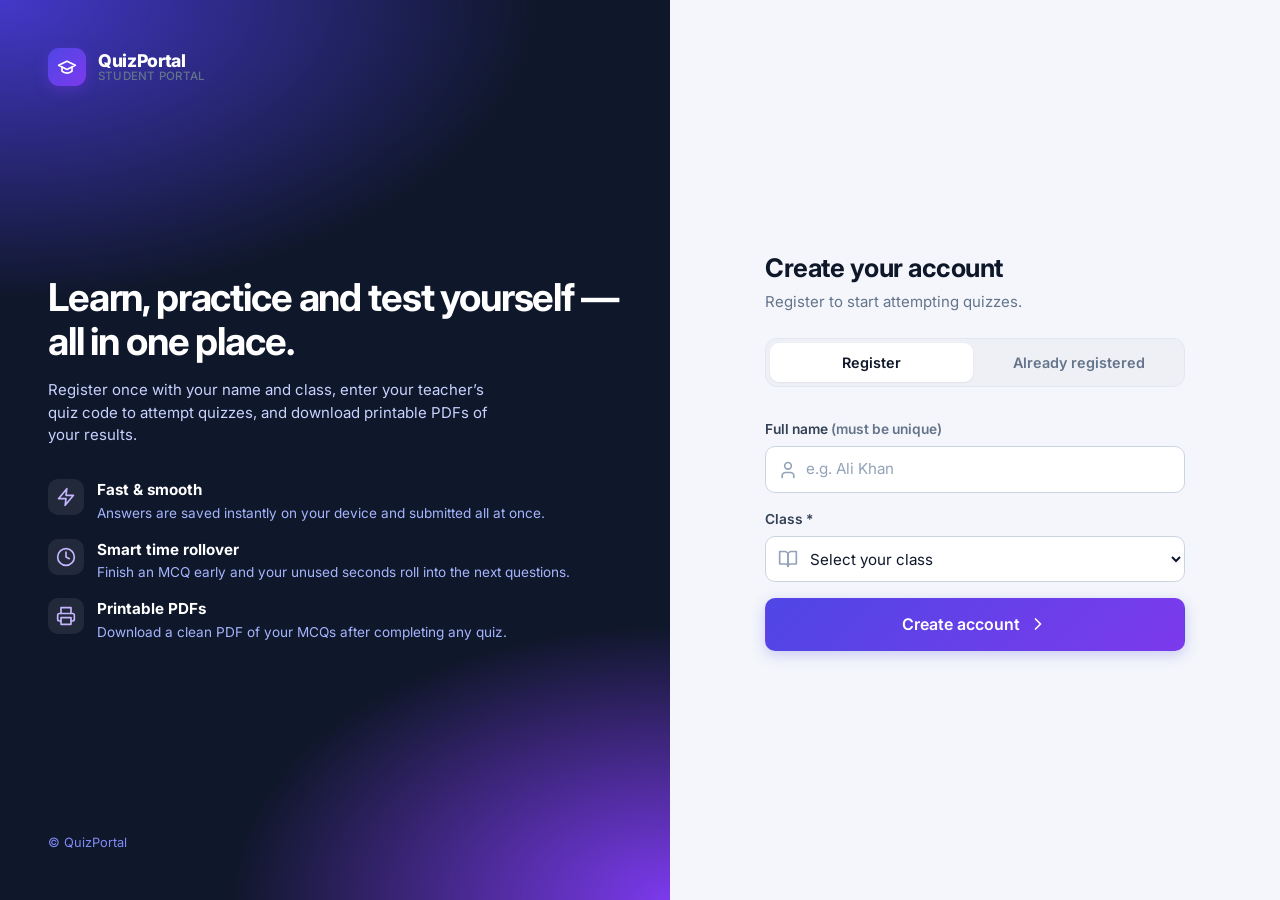
==== commit c27d60e6: "Add files via upload" ====
--- a/index.html
+++ b/index.html
@@ -9,7 +9,7 @@
   <link rel="preconnect" href="https://fonts.gstatic.com" crossorigin />
   <link rel="preconnect" href="https://script.google.com" />
   <link href="https://fonts.googleapis.com/css2?family=Inter:wght@400;500;600;700;800&display=swap" rel="stylesheet" />
-  <link rel="stylesheet" href="style.css?v=3" />
+  <link rel="stylesheet" href="style.css?v=4" />
 </head>
 <body class="no-select">
 
@@ -60,8 +60,17 @@
           <div class="input-icon"><svg class="ic"><use href="#i-user"/></svg><input type="text" id="regName" autocomplete="name" placeholder="e.g. Ali Khan" required /></div>
         </div>
         <div class="form-group">
-          <label for="regClass">Class</label>
-          <div class="input-icon"><svg class="ic"><use href="#i-book"/></svg><input type="text" id="regClass" placeholder="e.g. Class 9th" required /></div>
+          <label for="regClass">Class *</label>
+          <div class="input-icon">
+            <svg class="ic"><use href="#i-book"/></svg>
+            <select id="regClass" required>
+              <option value="" disabled selected>Select your class</option>
+              <option value="Class 9th">Class 9th</option>
+              <option value="Class 10th">Class 10th</option>
+              <option value="Class 1st year">Class 1st year</option>
+              <option value="Class 2nd year">Class 2nd year</option>
+            </select>
+          </div>
         </div>
         <button type="submit" class="btn btn-primary btn-lg btn-block">Create account <svg class="ic"><use href="#i-right"/></svg></button>
       </form>
@@ -131,7 +140,7 @@
         <div class="welcome-banner">
           <div>
             <h2 id="welcomeText">Welcome back!</h2>
-            <p>Choose an active quiz below and enter the access code from your teacher to begin.</p>
+            <p id="welcomeSub">Choose an active quiz below and enter the access code from your teacher to begin.</p>
           </div>
           <div class="btn-row">
             <span class="badge badge-plain" style="background:rgba(255,255,255,.18);color:#fff"><span id="statActive">0</span>&nbsp;active</span>
@@ -359,7 +368,7 @@
   </div>
 </dialog>
 
-<script src="common.js?v=3"></script>
+<script src="common.js?v=4"></script>
 <script>
 const { icon, esc } = QP;
 const $ = id => document.getElementById(id);
@@ -449,7 +458,7 @@
   e.preventDefault();
   const studentName = $("regName").value.trim();
   const studentClass = $("regClass").value.trim();
-  if (!studentName || !studentClass) return QP.toast("Please enter both your name and class.", "error");
+  if (!studentName || !studentClass) return QP.toast("Please enter your full name and select your class.", "error");
   await QP.withLoading(e.submitter, async () => {
     const data = await QP.post({ action: "register_student", studentName, studentClass });
     if (data.status !== "success") return QP.toast(data.message, "error");
@@ -499,6 +508,7 @@
   $("userClass").textContent = currentStudent.studentClass;
   $("userAvatar").textContent = QP.initials(currentStudent.studentName);
   $("welcomeText").textContent = `Welcome, ${currentStudent.studentName.split(" ")[0]}! 👋`;
+  $("welcomeSub").textContent = `Showing available quizzes for ${currentStudent.studentClass}. Completed quizzes move to My Results.`;
 
   session = loadSession();
   if (session && session.status === "in_progress") catchUpExpiredQuestions();
@@ -574,14 +584,28 @@
   return "Active";
 }
 
+function matchesMyClass(targetClass) {
+  const tc = String(targetClass || "").trim().toLowerCase();
+  if (!tc || tc === "all classes") return true;
+  const mine = String(currentStudent?.studentClass || "").trim().toLowerCase();
+  return !!mine && tc === mine;
+}
+
 function loadQuizzes(btn) {
   const list = $("upcomingList");
   if (!quizzes.length) list.innerHTML = Array.from({ length: 3 }, () => `<div class="skeleton sk-card"></div>`).join("");
-  const run = QP.cachedGet({ action: "list_quizzes" }, data => {
+  const run = QP.cachedGet({
+    action: "list_quizzes",
+    studentName: currentStudent.studentName,
+    studentClass: currentStudent.studentClass
+  }, data => {
     if (data.status !== "success") {
       list.innerHTML = `<div class="empty-card">${QP.emptyState("Couldn't load quizzes", data.message || "Please try again.", "error")}</div>`;
       QP.hidePreloader();
       return;
+    }
+    if (Array.isArray(data.attemptedQuizzes)) {
+      data.attemptedQuizzes.forEach(name => markDone(name));
     }
     quizzes = data.quizzes || [];
     renderQuizList();
@@ -597,19 +621,29 @@
   return ms;
 }
 
+function visibleAvailableQuizzes() {
+  const done = doneList().map(n => n.toLowerCase());
+  return quizzes
+    .map(q => ({ ...q, live: liveStatus(q) }))
+    .filter(q =>
+      q.live !== "Expired" &&
+      !done.includes(q.quizName.toLowerCase()) &&
+      matchesMyClass(q.targetClass)
+    );
+}
+
 function renderQuizList() {
   const list = $("upcomingList");
-  const items = quizzes.map(q => ({ ...q, live: liveStatus(q) })).filter(q => q.live !== "Expired");
+  const items = visibleAvailableQuizzes();
   items.sort((a, b) => (a.live === b.live ? String(a.startsAt).localeCompare(String(b.startsAt)) : a.live === "Active" ? -1 : 1));
   listSignature = items.map(q => q.quizName + q.live + q.hasCode).join("|");
   $("statActive").textContent = items.filter(q => q.live === "Active").length;
   $("statScheduled").textContent = items.filter(q => q.live === "Scheduled").length;
 
   if (!items.length) {
-    list.innerHTML = `<div class="empty-card">${QP.emptyState("No quizzes available right now", "When your teacher publishes a quiz it will appear here.", "book")}</div>`;
+    list.innerHTML = `<div class="empty-card">${QP.emptyState("No quizzes available right now", `No pending quizzes for ${currentStudent.studentClass}. Completed quizzes can be viewed in My Results.`, "book")}</div>`;
     return;
   }
-  const done = doneList();
   list.innerHTML = items.map(q => {
     const sched = q.live === "Scheduled";
     const inProgress = session && session.quizName === q.quizName && (session.status === "in_progress" || session.status === "ready_to_submit");
@@ -625,7 +659,10 @@
     return `
       <article class="quiz-card">
         <div class="quiz-card-top">
-          <h3>${esc(q.quizName)}</h3>
+          <div>
+            <h3>${esc(q.quizName)}</h3>
+            ${q.targetClass ? `<span class="badge badge-info badge-plain mt-1">${esc(q.targetClass)}</span>` : ""}
+          </div>
           ${QP.statusBadge(q.live === "Scheduled" ? "Scheduled" : "Active")}
         </div>
         <div class="quiz-meta">
@@ -635,7 +672,6 @@
         </div>
         <div class="quiz-window">${windowInfo}</div>
         ${q.hasCode ? `<div class="quiz-window">${icon("key", "ic-sm")} Requires teacher access code</div>` : ""}
-        ${done.includes(q.quizName) ? `<div class="quiz-window text-success">${icon("success", "ic-sm")} You have attempted this quiz</div>` : ""}
         ${btn}
       </article>`;
   }).join("");
@@ -731,7 +767,12 @@
   }
 
   await QP.withLoading($("confirmStartBtn"), async () => {
-    const params = { action: "get_quiz", quizName: pendingStartMeta.quizName };
+    const params = {
+      action: "get_quiz",
+      quizName: pendingStartMeta.quizName,
+      studentName: currentStudent.studentName,
+      studentClass: currentStudent.studentClass
+    };
     if (quizCode) params.quizCode = quizCode;
     const data = await QP.get(params);
     if (data.status !== "success") {
@@ -742,6 +783,11 @@
         $("startCodeInput").focus();
         $("startCodeInput").select();
       } else {
+        if (data.alreadyAttempted) {
+          markDone(pendingStartMeta.quizName);
+          QP.clearCache();
+          renderQuizList();
+        }
         QP.toast(data.message || "Could not start quiz.", "error");
         startDlg.close();
       }
@@ -1084,15 +1130,27 @@
   showSubmitting(false);
 
   if (data.status !== "success") {
+    if (data.alreadyAttempted) {
+      markDone(session.quizName);
+      clearSession();
+      QP.clearCache();
+      updateBanners();
+      renderQuizList();
+      QP.toast(data.message || "You have already completed this quiz.", "warning", 5500);
+      showPage("myQuizzesPage");
+      return;
+    }
     QP.toast(`${data.message || "Submission failed."} Your answers are still saved on this device.`, "error", 7000);
     showPage("upcomingPage");
     return;
   }
-  markDone(session.quizName);
+  const finishedName = session.quizName;
+  markDone(finishedName);
+  quizzes = quizzes.filter(q => q.quizName.toLowerCase() !== finishedName.toLowerCase());
   clearSession();
   QP.clearCache();
   updateBanners();
-  if (quizzes.length) renderQuizList();
+  renderQuizList();
   displayResult(data.result);
   QP.toast(auto ? "Time ended — your quiz was submitted automatically." : "Quiz submitted successfully!", "success");
 }
@@ -1207,6 +1265,7 @@
     }
     myAttempts = data.attempts || [];
     myAttempts.forEach(a => markDone(a.quizName));
+    if (quizzes.length) renderQuizList();
     const pcts = myAttempts.map(a => a.totalMarks ? Math.round((a.obtainedMarks / a.totalMarks) * 100) : 0);
     $("histCount").textContent = myAttempts.length;
     $("histBest").textContent = (pcts.length ? Math.max(...pcts) : 0) + "%";
@@ -1249,7 +1308,7 @@
 function tick() {
   tickCountdowns();
   if (quizzes.length) {
-    const sig = quizzes.map(q => ({ n: q.quizName, l: liveStatus(q), c: q.hasCode })).filter(q => q.l !== "Expired").map(q => q.n + q.l + q.c).join("|");
+    const sig = visibleAvailableQuizzes().map(q => q.quizName + q.live + q.hasCode).join("|");
     if (sig !== listSignature) renderQuizList();
   }
   if (session && (session.status === "in_progress" || session.status === "ready_to_submit")) {
--- a/style.css
+++ b/style.css
@@ -310,7 +310,7 @@
 input::placeholder, textarea::placeholder { color: #94a3b8; }
 .input-icon { position: relative; }
 .input-icon .ic { position: absolute; left: .8rem; top: 50%; transform: translateY(-50%); color: #94a3b8; pointer-events: none; }
-.input-icon input { padding-left: 2.5rem; }
+.input-icon input, .input-icon select { padding-left: 2.5rem; }
 
 .expiry-preview {
   display: flex; align-items: center; gap: .85rem; padding: .95rem 1.1rem; border-radius: 12px; flex-wrap: wrap;
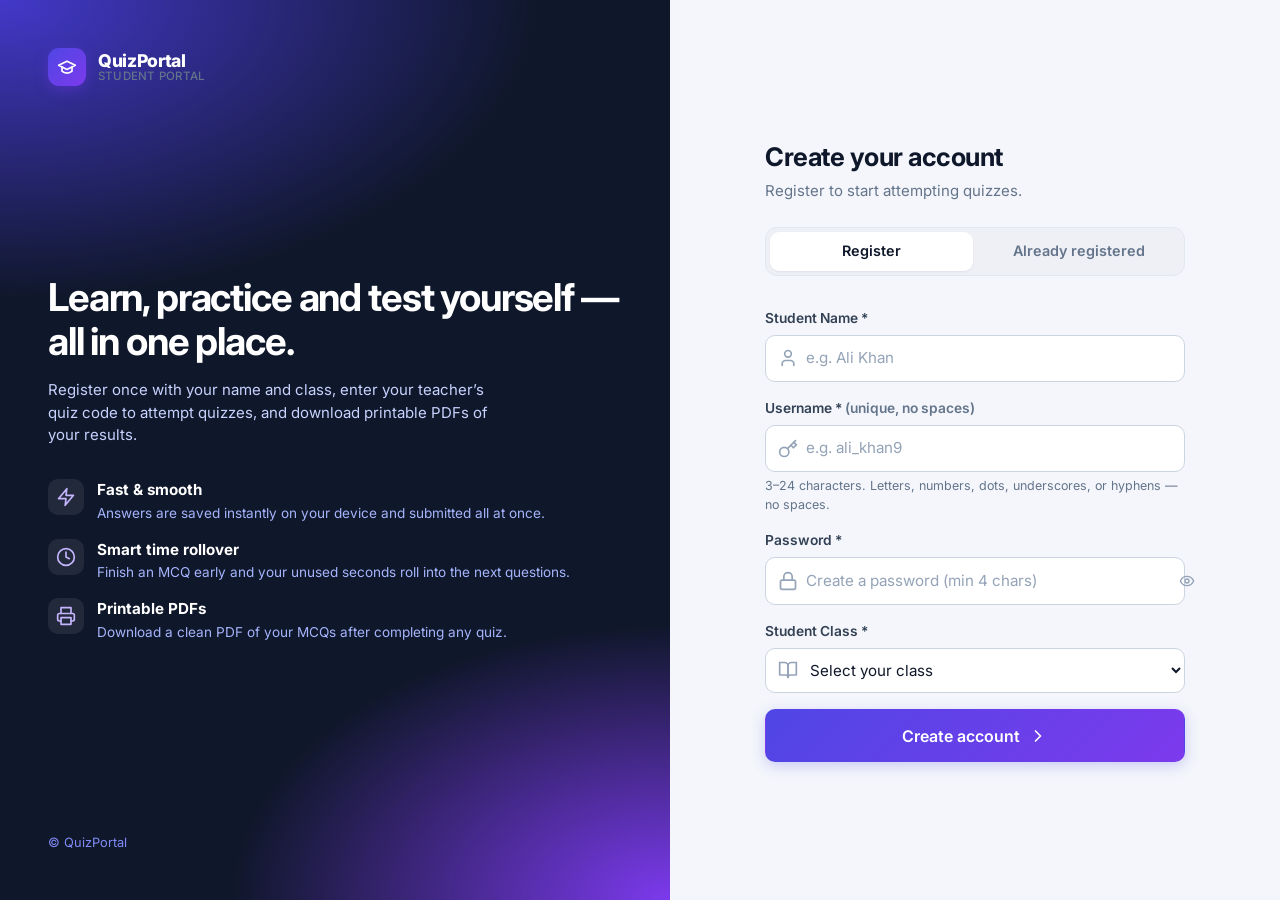
==== commit 564ec631: "Add files via upload" ====
--- a/index.html
+++ b/index.html
@@ -9,7 +9,7 @@
   <link rel="preconnect" href="https://fonts.gstatic.com" crossorigin />
   <link rel="preconnect" href="https://script.google.com" />
   <link href="https://fonts.googleapis.com/css2?family=Inter:wght@400;500;600;700;800&display=swap" rel="stylesheet" />
-  <link rel="stylesheet" href="style.css?v=4" />
+  <link rel="stylesheet" href="style.css?v=5" />
 </head>
 <body class="no-select">
 
@@ -56,11 +56,24 @@
 
       <form id="registerForm" class="mt-2" novalidate>
         <div class="form-group">
-          <label for="regName">Full name <span class="muted">(must be unique)</span></label>
+          <label for="regName">Student Name *</label>
           <div class="input-icon"><svg class="ic"><use href="#i-user"/></svg><input type="text" id="regName" autocomplete="name" placeholder="e.g. Ali Khan" required /></div>
         </div>
         <div class="form-group">
-          <label for="regClass">Class *</label>
+          <label for="regUsername">Username * <span class="muted">(unique, no spaces)</span></label>
+          <div class="input-icon"><svg class="ic"><use href="#i-key"/></svg><input type="text" id="regUsername" autocomplete="username" placeholder="e.g. ali_khan9" minlength="3" maxlength="24" required /></div>
+          <p class="hint">3–24 characters. Letters, numbers, dots, underscores, or hyphens — no spaces.</p>
+        </div>
+        <div class="form-group">
+          <label for="regPassword">Password *</label>
+          <div class="input-icon" style="display:flex;align-items:center">
+            <svg class="ic"><use href="#i-lock"/></svg>
+            <input type="password" id="regPassword" autocomplete="new-password" placeholder="Create a password (min 4 chars)" minlength="4" required style="padding-right:2.75rem" />
+            <button type="button" class="toggle-pass-btn" data-toggle-pass="regPassword" aria-label="Show password" style="position:absolute;right:.5rem;background:none;border:0;color:var(--muted);padding:.35rem;border-radius:6px;display:grid;place-items:center"><svg class="ic ic-sm"><use href="#i-eye"/></svg></button>
+          </div>
+        </div>
+        <div class="form-group">
+          <label for="regClass">Student Class *</label>
           <div class="input-icon">
             <svg class="ic"><use href="#i-book"/></svg>
             <select id="regClass" required>
@@ -77,9 +90,17 @@
 
       <form id="loginForm" class="mt-2 hidden" novalidate>
         <div class="form-group">
-          <label for="loginName">Your registered name</label>
-          <div class="input-icon"><svg class="ic"><use href="#i-user"/></svg><input type="text" id="loginName" autocomplete="name" placeholder="e.g. Ali Khan" required /></div>
-          <p class="hint">Enter the exact name you registered with.</p>
+          <label for="loginUsername">Username *</label>
+          <div class="input-icon"><svg class="ic"><use href="#i-user"/></svg><input type="text" id="loginUsername" autocomplete="username" placeholder="e.g. ali_khan9" required /></div>
+          <p class="hint">No spaces allowed.</p>
+        </div>
+        <div class="form-group">
+          <label for="loginPassword">Password *</label>
+          <div class="input-icon" style="display:flex;align-items:center">
+            <svg class="ic"><use href="#i-lock"/></svg>
+            <input type="password" id="loginPassword" autocomplete="current-password" placeholder="Enter your password" required style="padding-right:2.75rem" />
+            <button type="button" class="toggle-pass-btn" data-toggle-pass="loginPassword" aria-label="Show password" style="position:absolute;right:.5rem;background:none;border:0;color:var(--muted);padding:.35rem;border-radius:6px;display:grid;place-items:center"><svg class="ic ic-sm"><use href="#i-eye"/></svg></button>
+          </div>
         </div>
         <button type="submit" class="btn btn-primary btn-lg btn-block">Sign in <svg class="ic"><use href="#i-right"/></svg></button>
       </form>
@@ -368,7 +389,7 @@
   </div>
 </dialog>
 
-<script src="common.js?v=4"></script>
+<script src="common.js?v=5"></script>
 <script>
 const { icon, esc } = QP;
 const $ = id => document.getElementById(id);
@@ -440,6 +461,25 @@
 });
 
 /* ================= Auth ================= */
+function stripSpaces(el) {
+  const cleaned = el.value.replace(/\s+/g, "");
+  if (el.value !== cleaned) el.value = cleaned;
+}
+$("regUsername").addEventListener("input", e => stripSpaces(e.target));
+$("loginUsername").addEventListener("input", e => stripSpaces(e.target));
+["regUsername", "loginUsername"].forEach(id => {
+  $(id).addEventListener("keydown", e => { if (e.key === " ") e.preventDefault(); });
+});
+
+document.querySelectorAll("[data-toggle-pass]").forEach(btn => {
+  btn.addEventListener("click", () => {
+    const inp = $(btn.dataset.togglePass);
+    const show = inp.type === "password";
+    inp.type = show ? "text" : "password";
+    btn.setAttribute("aria-label", show ? "Hide password" : "Show password");
+  });
+});
+
 function setAuthMode(mode) {
   document.querySelectorAll("[data-auth]").forEach(b => {
     const on = b.dataset.auth === mode;
@@ -449,19 +489,30 @@
   $("registerForm").classList.toggle("hidden", mode !== "register");
   $("loginForm").classList.toggle("hidden", mode !== "login");
   $("authTitle").textContent = mode === "register" ? "Create your account" : "Welcome back";
-  $("authLead").textContent = mode === "register" ? "Register to start attempting quizzes." : "Sign in with the name you registered with.";
-  if (mode === "login" && $("regName").value && !$("loginName").value) $("loginName").value = $("regName").value;
+  $("authLead").textContent = mode === "register" ? "Register with your name, username, password, and class." : "Sign in with your username and password.";
+  if (mode === "login" && $("regUsername").value && !$("loginUsername").value) $("loginUsername").value = $("regUsername").value;
 }
 document.querySelectorAll("[data-auth]").forEach(b => b.addEventListener("click", () => setAuthMode(b.dataset.auth)));
 
 $("registerForm").addEventListener("submit", async e => {
   e.preventDefault();
   const studentName = $("regName").value.trim();
+  const username = $("regUsername").value.trim();
+  const password = $("regPassword").value;
   const studentClass = $("regClass").value.trim();
-  if (!studentName || !studentClass) return QP.toast("Please enter your full name and select your class.", "error");
+
+  if (!studentName) { $("regName").focus(); return QP.toast("Please enter your full name.", "error"); }
+  if (!username || /\s/.test(username) || !/^[a-zA-Z0-9._-]{3,24}$/.test(username)) {
+    $("regUsername").focus();
+    return QP.toast("Username must be 3–24 characters with NO spaces (letters, numbers, . _ -).", "error");
+  }
+  if (password.length < 4) { $("regPassword").focus(); return QP.toast("Password must be at least 4 characters.", "error"); }
+  if (!studentClass) { $("regClass").focus(); return QP.toast("Please select your class.", "error"); }
+
   await QP.withLoading(e.submitter, async () => {
-    const data = await QP.post({ action: "register_student", studentName, studentClass });
+    const data = await QP.post({ action: "register_student", studentName, username, password, studentClass });
     if (data.status !== "success") return QP.toast(data.message, "error");
+    $("regPassword").value = "";
     signIn(data.student);
     QP.toast("Registered successfully. Welcome!", "success");
   });
@@ -469,11 +520,15 @@
 
 $("loginForm").addEventListener("submit", async e => {
   e.preventDefault();
-  const studentName = $("loginName").value.trim();
-  if (!studentName) return QP.toast("Enter your registered name to sign in.", "error");
+  const username = $("loginUsername").value.trim();
+  const password = $("loginPassword").value;
+  if (!username || /\s/.test(username)) { $("loginUsername").focus(); return QP.toast("Enter your username (no spaces).", "error"); }
+  if (!password) { $("loginPassword").focus(); return QP.toast("Enter your password.", "error"); }
+
   await QP.withLoading(e.submitter, async () => {
-    const data = await QP.post({ action: "login_student", studentName });
+    const data = await QP.post({ action: "login_student", username, password });
     if (data.status !== "success") return QP.toast(data.message, "error");
+    $("loginPassword").value = "";
     signIn(data.student);
   });
 });
@@ -485,7 +540,7 @@
 }
 
 $("logoutBtn").addEventListener("click", async () => {
-  const msg = session ? `Your unsubmitted answers for "${session.quizName}" will stay saved on this device.` : "You can sign in again anytime with your name.";
+  const msg = session ? `Your unsubmitted answers for "${session.quizName}" will stay saved on this device.` : "You can sign in again anytime with your username and password.";
   const ok = await QP.confirmDialog({ title: "Log out?", message: msg, confirmText: "Log out", tone: "danger", iconName: "logout" });
   if (!ok) return;
   localStorage.removeItem("quiz_student");
@@ -505,7 +560,9 @@
   $("authView").classList.add("hidden");
   $("appView").classList.remove("hidden");
   $("userName").textContent = currentStudent.studentName;
-  $("userClass").textContent = currentStudent.studentClass;
+  $("userClass").textContent = currentStudent.username
+    ? `@${currentStudent.username} • ${currentStudent.studentClass}`
+    : currentStudent.studentClass;
   $("userAvatar").textContent = QP.initials(currentStudent.studentName);
   $("welcomeText").textContent = `Welcome, ${currentStudent.studentName.split(" ")[0]}! 👋`;
   $("welcomeSub").textContent = `Showing available quizzes for ${currentStudent.studentClass}. Completed quizzes move to My Results.`;
@@ -527,8 +584,9 @@
 }
 
 /* ================= Local session storage ================= */
-const sessionKey = () => "qp_session:" + currentStudent.studentName.trim().toLowerCase();
-const doneKey = () => "qp_done:" + currentStudent.studentName.trim().toLowerCase();
+const studentStorageId = () => (currentStudent.username || currentStudent.studentName || "").trim().toLowerCase();
+const sessionKey = () => "qp_session:" + studentStorageId();
+const doneKey = () => "qp_done:" + studentStorageId();
 
 function loadSession() {
   try {
@@ -596,6 +654,7 @@
   if (!quizzes.length) list.innerHTML = Array.from({ length: 3 }, () => `<div class="skeleton sk-card"></div>`).join("");
   const run = QP.cachedGet({
     action: "list_quizzes",
+    username: currentStudent.username || "",
     studentName: currentStudent.studentName,
     studentClass: currentStudent.studentClass
   }, data => {
@@ -770,6 +829,7 @@
     const params = {
       action: "get_quiz",
       quizName: pendingStartMeta.quizName,
+      username: currentStudent.username || "",
       studentName: currentStudent.studentName,
       studentClass: currentStudent.studentClass
     };
@@ -1115,6 +1175,7 @@
     action: "submit_quiz",
     submissionId: session.id,
     quizName: session.quizName,
+    username: currentStudent.username || "",
     studentName: currentStudent.studentName,
     studentClass: currentStudent.studentClass,
     startedAt: session.startedAt,
@@ -1258,7 +1319,7 @@
 function loadMyQuizzes(btn) {
   const body = $("myQuizzesBody");
   if (!myAttempts.length) body.innerHTML = QP.skeletonRows(7, 3);
-  const run = QP.cachedGet({ action: "get_student_attempts", studentName: currentStudent.studentName }, data => {
+  const run = QP.cachedGet({ action: "get_student_attempts", username: currentStudent.username || "", studentName: currentStudent.studentName }, data => {
     if (data.status !== "success") {
       body.innerHTML = `<tr><td colspan="7">${QP.emptyState("Couldn't load results", data.message || "Please try again.", "error")}</td></tr>`;
       return;
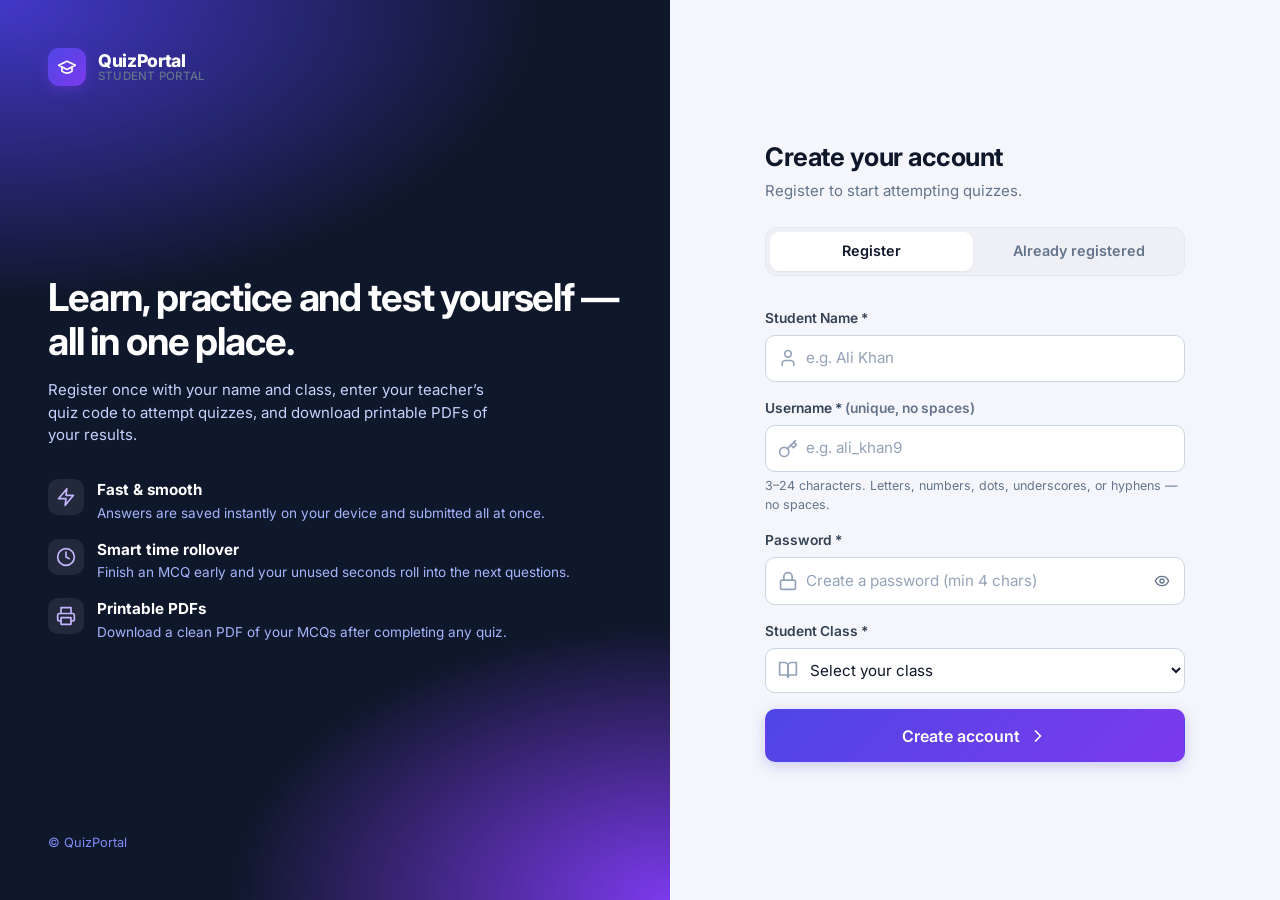
==== commit e4a02e49: "fix" ====
--- a/index.html
+++ b/index.html
@@ -9,7 +9,7 @@
   <link rel="preconnect" href="https://fonts.gstatic.com" crossorigin />
   <link rel="preconnect" href="https://script.google.com" />
   <link href="https://fonts.googleapis.com/css2?family=Inter:wght@400;500;600;700;800&display=swap" rel="stylesheet" />
-  <link rel="stylesheet" href="style.css?v=5" />
+  <link rel="stylesheet" href="style.css?v=8" />
 </head>
 <body class="no-select">
 
@@ -61,15 +61,15 @@
         </div>
         <div class="form-group">
           <label for="regUsername">Username * <span class="muted">(unique, no spaces)</span></label>
-          <div class="input-icon"><svg class="ic"><use href="#i-key"/></svg><input type="text" id="regUsername" autocomplete="username" placeholder="e.g. ali_khan9" minlength="3" maxlength="24" required /></div>
+          <div class="input-icon"><svg class="ic"><use href="#i-key"/></svg><input type="text" id="regUsername" name="username" autocomplete="username" autocorrect="off" autocapitalize="none" spellcheck="false" placeholder="e.g. ali_khan9" minlength="3" maxlength="24" required /></div>
           <p class="hint">3–24 characters. Letters, numbers, dots, underscores, or hyphens — no spaces.</p>
         </div>
         <div class="form-group">
           <label for="regPassword">Password *</label>
-          <div class="input-icon" style="display:flex;align-items:center">
+          <div class="input-icon">
             <svg class="ic"><use href="#i-lock"/></svg>
-            <input type="password" id="regPassword" autocomplete="new-password" placeholder="Create a password (min 4 chars)" minlength="4" required style="padding-right:2.75rem" />
-            <button type="button" class="toggle-pass-btn" data-toggle-pass="regPassword" aria-label="Show password" style="position:absolute;right:.5rem;background:none;border:0;color:var(--muted);padding:.35rem;border-radius:6px;display:grid;place-items:center"><svg class="ic ic-sm"><use href="#i-eye"/></svg></button>
+            <input type="password" id="regPassword" name="password" autocomplete="new-password" placeholder="Create a password (min 4 chars)" minlength="4" required style="padding-right:2.85rem" />
+            <button type="button" class="toggle-pass-btn" data-toggle-pass="regPassword" aria-pressed="false" aria-label="Show password"><svg class="ic ic-sm"><use href="#i-eye"/></svg></button>
           </div>
         </div>
         <div class="form-group">
@@ -91,15 +91,15 @@
       <form id="loginForm" class="mt-2 hidden" novalidate>
         <div class="form-group">
           <label for="loginUsername">Username *</label>
-          <div class="input-icon"><svg class="ic"><use href="#i-user"/></svg><input type="text" id="loginUsername" autocomplete="username" placeholder="e.g. ali_khan9" required /></div>
+          <div class="input-icon"><svg class="ic"><use href="#i-user"/></svg><input type="text" id="loginUsername" name="username" autocomplete="username" autocorrect="off" autocapitalize="none" spellcheck="false" placeholder="e.g. ali_khan9" required /></div>
           <p class="hint">No spaces allowed.</p>
         </div>
         <div class="form-group">
           <label for="loginPassword">Password *</label>
-          <div class="input-icon" style="display:flex;align-items:center">
+          <div class="input-icon">
             <svg class="ic"><use href="#i-lock"/></svg>
-            <input type="password" id="loginPassword" autocomplete="current-password" placeholder="Enter your password" required style="padding-right:2.75rem" />
-            <button type="button" class="toggle-pass-btn" data-toggle-pass="loginPassword" aria-label="Show password" style="position:absolute;right:.5rem;background:none;border:0;color:var(--muted);padding:.35rem;border-radius:6px;display:grid;place-items:center"><svg class="ic ic-sm"><use href="#i-eye"/></svg></button>
+            <input type="password" id="loginPassword" name="password" autocomplete="current-password" placeholder="Enter your password" required style="padding-right:2.85rem" />
+            <button type="button" class="toggle-pass-btn" data-toggle-pass="loginPassword" aria-pressed="false" aria-label="Show password"><svg class="ic ic-sm"><use href="#i-eye"/></svg></button>
           </div>
         </div>
         <button type="submit" class="btn btn-primary btn-lg btn-block">Sign in <svg class="ic"><use href="#i-right"/></svg></button>
@@ -121,6 +121,8 @@
       <button type="button" class="nav-item active" data-page="upcomingPage"><svg class="ic"><use href="#i-book"/></svg> Available Quizzes</button>
       <button type="button" class="nav-item hidden" id="resumeNav" data-page="quizEnginePage"><svg class="ic"><use href="#i-play"/></svg> Resume Quiz <span class="nav-badge" id="navTimer">--:--</span></button>
       <button type="button" class="nav-item" data-page="myQuizzesPage"><svg class="ic"><use href="#i-history"/></svg> My Results</button>
+      <div class="nav-label">Account</div>
+      <button type="button" class="nav-item" id="openProfileBtn"><svg class="ic"><use href="#i-lock"/></svg> Account &amp; Password</button>
     </nav>
     <div class="sidebar-footer">
       <div class="user-chip">
@@ -140,6 +142,7 @@
         <div class="page-sub" id="pageSub">Pick an active quiz to begin</div>
       </div>
       <div class="topbar-actions">
+        <span class="conn-pill" id="connBadge" role="status" aria-live="polite">Online</span>
         <button type="button" class="btn btn-outline btn-sm" id="refreshBtn" title="Refresh"><svg class="ic ic-sm"><use href="#i-refresh"/></svg><span class="hide-sm">Refresh</span></button>
       </div>
     </header>
@@ -207,37 +210,47 @@
 
             <div class="mcq-timer-bar mt-2" id="mcqTimerBarWrap" aria-hidden="true"><span id="mcqTimerBar" style="width:100%"></span></div>
 
+            <div class="skipped-round-banner hidden" id="skippedRoundBanner" role="status" aria-live="polite">
+              <div class="srb-left">
+                <svg class="ic ic-sm" aria-hidden="true"><use href="#i-refresh"/></svg>
+                <span id="skippedRoundText">Solving Skipped MCQs</span>
+              </div>
+              <span class="badge badge-warning badge-plain" id="skippedRoundBadge">1 remaining</span>
+            </div>
+
             <div class="q-number">
               <span id="qNumber">Question 1 of 1</span>
               <span class="bonus-pill hidden" id="bonusPill"><svg class="ic ic-sm"><use href="#i-zap"/></svg> <span id="bonusText"></span></span>
             </div>
-            <h3 class="q-text" id="qText"></h3>
+            <h3 class="q-text" id="qText" tabindex="-1"></h3>
             <div class="options" id="qOptions" role="group" aria-labelledby="qText"></div>
 
             <div class="quiz-nav">
               <button type="button" class="btn btn-ghost" id="clearBtn"><svg class="ic ic-sm"><use href="#i-x"/></svg> Clear choice</button>
               <span class="spacer"></span>
-              <button type="button" class="btn btn-outline" id="skipBtn">Skip MCQ <svg class="ic ic-sm"><use href="#i-right"/></svg></button>
-              <button type="button" class="btn btn-primary" id="nextBtn">Save &amp; Next <svg class="ic"><use href="#i-right"/></svg></button>
-              <button type="button" class="btn btn-success hidden" id="finishBtn"><svg class="ic"><use href="#i-check"/></svg> Finish Last MCQ</button>
+              <button type="button" class="btn btn-outline hidden" id="leaveSkippedBtn">Review Summary</button>
+              <button type="button" class="btn btn-outline" id="skipBtn"><span id="skipBtnLabel">Skip for Later</span> <svg class="ic ic-sm"><use href="#i-right"/></svg></button>
+              <button type="button" class="btn btn-primary" id="nextBtn"><span id="nextBtnLabel">Save &amp; Next</span> <svg class="ic ic-sm"><use href="#i-right"/></svg></button>
+              <button type="button" class="btn btn-success hidden" id="finishBtn"><svg class="ic ic-sm"><use href="#i-check"/></svg> <span id="finishBtnLabel">Save &amp; Finish</span></button>
             </div>
-            <p class="kbd-hint">Unused seconds from each MCQ are automatically added to the remaining MCQs. Press <kbd>A</kbd>–<kbd>D</kbd> to choose, <kbd>Enter</kbd> for next.</p>
+            <p class="kbd-hint" id="kbdHint">Hard MCQ? Click <b>Skip for Later</b> to return to it after finishing the rest. Press <kbd>A</kbd>–<kbd>D</kbd> to choose, <kbd>Enter</kbd> to save &amp; continue.</p>
           </div>
 
           <!-- Ready-to-submit summary card (shown after final MCQ is done) -->
           <div class="card question-card mb-0 hidden" id="readySubmitStage">
             <div style="text-align:center;padding:1rem 0 .5rem">
-              <div class="empty-ic" style="margin:0 auto 1rem;width:64px;height:64px;border-radius:50%;display:grid;place-items:center;background:var(--success-50);color:var(--success)">
-                <svg class="ic ic-lg"><use href="#i-check"/></svg>
+              <div class="empty-ic" id="readyIconWrap" style="margin:0 auto 1rem;width:64px;height:64px;border-radius:50%;display:grid;place-items:center;background:var(--success-50);color:var(--success)">
+                <svg class="ic ic-lg" id="readyIconSvg"><use href="#i-check"/></svg>
               </div>
-              <h3 style="font-size:1.35rem;margin-bottom:.35rem">All MCQs Completed!</h3>
-              <p class="muted" style="max-width:440px;margin:0 auto">All your answers have been collected on this device. Click the button below to submit everything at once and see your result.</p>
+              <h3 id="readyHeading" style="font-size:1.35rem;margin-bottom:.35rem">All MCQs Completed!</h3>
+              <p class="muted" id="readySub" style="max-width:460px;margin:0 auto">All your answers have been collected on this device. Click the button below to submit everything at once and see your result.</p>
             </div>
             <div class="details-grid mt-3">
               <div class="detail-box"><span>Total MCQs</span><b id="readyTotal">0</b></div>
               <div class="detail-box"><span>Answered</span><b class="text-success" id="readyAnswered">0</b></div>
               <div class="detail-box"><span>Skipped</span><b class="text-warning" id="readySkipped">0</b></div>
             </div>
+            <button type="button" class="btn btn-primary btn-lg btn-block mt-2 hidden" id="solveSkippedBtn"><svg class="ic"><use href="#i-refresh"/></svg> <span id="solveSkippedBtnLabel">Solve Skipped MCQs</span></button>
             <button type="button" class="btn btn-success btn-lg btn-block mt-2" id="finalSubmitBtn"><svg class="ic"><use href="#i-send"/></svg> Submit All Answers</button>
           </div>
 
@@ -265,7 +278,10 @@
           <div class="result-hero">
             <div class="score-ring" id="scoreRing"><div><b id="resPct">0%</b><span>Score</span></div></div>
             <div>
-              <span class="badge badge-info badge-plain" id="resQuizName">Quiz</span>
+              <div class="flex items-center gap-1 wrap">
+                <span class="badge badge-info badge-plain" id="resQuizName">Quiz</span>
+                <span id="resPassBadge"></span>
+              </div>
               <h2 id="resHeadline" style="margin:.5rem 0 .25rem;font-size:1.5rem;letter-spacing:-.02em">Quiz completed!</h2>
               <p class="muted" id="resDate"></p>
               <div class="result-stats">
@@ -273,6 +289,7 @@
                 <div><span>Correct</span><b class="text-success" id="resCorrect">0</b></div>
                 <div><span>Wrong</span><b class="text-danger" id="resWrong">0</b></div>
                 <div><span>Skipped</span><b class="text-warning" id="resSkipped">0</b></div>
+                <div><span>Time Taken</span><b id="resTimeTaken">—</b></div>
               </div>
             </div>
           </div>
@@ -281,6 +298,11 @@
             <button type="button" class="btn btn-outline" data-goto="upcomingPage"><svg class="ic"><use href="#i-book"/></svg> Back to quizzes</button>
             <button type="button" class="btn btn-outline" data-goto="myQuizzesPage"><svg class="ic"><use href="#i-history"/></svg> All my results</button>
           </div>
+        </div>
+
+        <div id="answersLockedBanner" class="banner banner-info hidden">
+          <svg class="ic"><use href="#i-lock"/></svg>
+          <span id="answersLockedText">Correct answers and explanations will unlock automatically after the quiz window closes.</span>
         </div>
 
         <div class="card">
@@ -310,7 +332,7 @@
           </div>
           <div class="table-wrap" tabindex="0" role="region" aria-labelledby="histTitle">
             <table class="stack">
-              <thead><tr><th>Quiz</th><th>Date</th><th class="num">Attempted</th><th class="num">Skipped</th><th class="num">Marks</th><th class="num">Score</th><th>Actions</th></tr></thead>
+              <thead><tr><th scope="col">Quiz</th><th scope="col">Date</th><th scope="col" class="num">Time</th><th scope="col" class="num">Attempted</th><th scope="col" class="num">Skipped</th><th scope="col" class="num">Marks</th><th scope="col" class="num">Score</th><th scope="col">Actions</th></tr></thead>
               <tbody id="myQuizzesBody"></tbody>
             </table>
           </div>
@@ -336,15 +358,15 @@
         <label for="startCodeInput">Quiz Access Code *</label>
         <div class="input-icon">
           <svg class="ic"><use href="#i-key"/></svg>
-          <input type="text" id="startCodeInput" class="code-input" minlength="3" maxlength="10" placeholder="Enter teacher's quiz code (e.g. CS11C4)" autocomplete="off" />
+          <input type="text" id="startCodeInput" class="code-input" minlength="3" maxlength="10" placeholder="Enter teacher's quiz code (e.g. CS11C4)" autocomplete="off" autocorrect="off" autocapitalize="characters" spellcheck="false" />
         </div>
         <p class="hint" id="startCodeError" style="color:var(--danger);font-weight:600;display:none"></p>
       </div>
 
-      <ul class="muted" style="padding-left:1.1rem;font-size:.85rem;display:grid;gap:.3rem">
+      <ul class="muted" id="startRulesList" style="padding-left:1.1rem;font-size:.85rem;display:grid;gap:.3rem">
         <li>Each MCQ has its own timer plus an overall quiz timer.</li>
         <li>Solve an MCQ early and its unused seconds are added to the remaining MCQs!</li>
-        <li>If an MCQ’s time ends before you solve it, it is marked as <b>Skipped</b>.</li>
+        <li>Tough question? Click <b>Skip for Later</b> — once you finish the rest, skipped MCQs reopen so you can solve them until the overall timer ends.</li>
         <li>All answers are saved on your device and submitted together when you finish.</li>
       </ul>
     </div>
@@ -366,15 +388,15 @@
     <div class="modal-body">
       <p class="muted mb-2" id="pdfQuizSubtitle" style="font-size:.9rem">Choose what to include in your printable PDF.</p>
       <div class="options" id="pdfModeList">
-        <label class="option-btn selected" style="cursor:pointer;margin:0">
-          <input type="radio" name="pdfMode" value="with_answers" checked style="width:18px;height:18px;accent-color:var(--primary)" />
+        <label class="option-btn selected" id="pdfWithAnswersOption" style="cursor:pointer;margin:0">
+          <input type="radio" name="pdfMode" value="with_answers" id="pdfModeWithAnswers" checked style="width:18px;height:18px;accent-color:var(--primary)" />
           <div class="opt-text">
             <strong>MCQs with Answers &amp; Score</strong>
-            <div class="muted" style="font-size:.8rem;font-weight:400">Includes questions, options, your answers, correct answers &amp; score.</div>
+            <div class="muted" id="pdfWithAnswersDesc" style="font-size:.8rem;font-weight:400">Includes questions, options, your answers, correct answers, explanations &amp; score.</div>
           </div>
         </label>
-        <label class="option-btn" style="cursor:pointer;margin:0">
-          <input type="radio" name="pdfMode" value="questions_only" style="width:18px;height:18px;accent-color:var(--primary)" />
+        <label class="option-btn" id="pdfQuestionsOnlyOption" style="cursor:pointer;margin:0">
+          <input type="radio" name="pdfMode" value="questions_only" id="pdfModeQuestionsOnly" style="width:18px;height:18px;accent-color:var(--primary)" />
           <div class="opt-text">
             <strong>Practice Sheet (Questions Only)</strong>
             <div class="muted" style="font-size:.8rem;font-weight:400">Clean printable MCQs without answers so you can print &amp; practice.</div>
@@ -389,7 +411,41 @@
   </div>
 </dialog>
 
-<script src="common.js?v=5"></script>
+<!-- ============ STUDENT PROFILE & PASSWORD MODAL ============ -->
+<dialog id="profileDialog" class="modal modal-sm" closedby="any" aria-labelledby="profileDlgTitle">
+  <form method="dialog" id="changePassForm" class="modal-box" novalidate>
+    <div class="modal-header">
+      <div class="modal-icon"><svg class="ic"><use href="#i-user"/></svg></div>
+      <h1 id="profileDlgTitle" style="font-size:1.1rem;flex:1">My Account &amp; Password</h1>
+      <button type="button" class="btn btn-ghost btn-icon" id="closeProfileDlg" aria-label="Close"><svg class="ic"><use href="#i-x"/></svg></button>
+    </div>
+    <div class="modal-body">
+      <div class="details-grid" id="profileInfoGrid"></div>
+      <div class="form-group">
+        <label for="curPassInput">Current Password *</label>
+        <div class="input-icon">
+          <svg class="ic"><use href="#i-lock"/></svg>
+          <input type="password" id="curPassInput" name="currentPassword" autocomplete="current-password" placeholder="Enter your current password" required style="padding-right:2.85rem" />
+          <button type="button" class="toggle-pass-btn" data-toggle-pass="curPassInput" aria-pressed="false" aria-label="Show password"><svg class="ic ic-sm"><use href="#i-eye"/></svg></button>
+        </div>
+      </div>
+      <div class="form-group mb-0">
+        <label for="newPassInput">New Password * <span class="muted">(min 4 chars)</span></label>
+        <div class="input-icon">
+          <svg class="ic"><use href="#i-key"/></svg>
+          <input type="password" id="newPassInput" name="newPassword" autocomplete="new-password" minlength="4" placeholder="Enter a new password" required style="padding-right:2.85rem" />
+          <button type="button" class="toggle-pass-btn" data-toggle-pass="newPassInput" aria-pressed="false" aria-label="Show password"><svg class="ic ic-sm"><use href="#i-eye"/></svg></button>
+        </div>
+      </div>
+    </div>
+    <div class="modal-actions">
+      <button type="button" class="btn btn-outline" id="cancelProfileBtn">Cancel</button>
+      <button type="submit" class="btn btn-primary" id="savePassBtn"><svg class="ic ic-sm"><use href="#i-save"/></svg> Update Password</button>
+    </div>
+  </form>
+</dialog>
+
+<script src="common.js?v=7"></script>
 <script>
 const { icon, esc } = QP;
 const $ = id => document.getElementById(id);
@@ -402,6 +458,52 @@
 let lastResult = null;
 let resultFilter = "all";
 let pdfTargetResult = null;
+
+// Capture one-click share link (?quiz=...&code=...) before login/registration
+(function captureQuizInvite() {
+  try {
+    const sp = new URLSearchParams(window.location.search);
+    const q = sp.get("quiz");
+    if (q) {
+      sessionStorage.setItem("qp_invite", JSON.stringify({ quiz: q.trim(), code: (sp.get("code") || "").trim().toUpperCase() }));
+      if (window.history && window.history.replaceState) {
+        window.history.replaceState({}, document.title, window.location.pathname + window.location.hash);
+      }
+    }
+  } catch (e) { /* ignore */ }
+})();
+
+/* ================= Live Online / Offline Connection Status ================= */
+function updateConnectionBadge(announce = false) {
+  const online = navigator.onLine !== false;
+  const badge = $("connBadge");
+  if (badge) {
+    badge.classList.toggle("offline", !online);
+    badge.textContent = online ? "Online" : "Offline — saved locally";
+  }
+  if (!online && announce) {
+    QP.toast("You are offline. Keep going — your answers are safely stored on this device.", "warning", 4500);
+  } else if (online && announce) {
+    QP.toast("Back online!", "success", 2400);
+    if (session && session.status === "pending_submit" && !submitting) {
+      setTimeout(() => submitSession(true), 400);
+    }
+  }
+}
+window.addEventListener("online", () => updateConnectionBadge(true));
+window.addEventListener("offline", () => updateConnectionBadge(true));
+
+/* ================= Tab-Switch / Focus-Loss Anti-Cheat Counter ================= */
+document.addEventListener("visibilitychange", () => {
+  if (!session || (session.status !== "in_progress" && session.status !== "ready_to_submit")) return;
+  if ($("quizEnginePage").classList.contains("hidden") || session.trackTabSwitches === false) return;
+  if (document.visibilityState === "hidden") {
+    session.tabSwitches = (session.tabSwitches || 0) + 1;
+    saveSession();
+  } else if (document.visibilityState === "visible" && session.tabSwitches > 0) {
+    QP.toast(`Warning #${session.tabSwitches}: Switching tabs or leaving the quiz screen is recorded for your teacher.`, "warning", 4200);
+  }
+});
 
 const PAGES = {
   upcomingPage: ["Available Quizzes", "Pick an active quiz and enter its access code to begin"],
@@ -476,7 +578,50 @@
     const inp = $(btn.dataset.togglePass);
     const show = inp.type === "password";
     inp.type = show ? "text" : "password";
+    btn.setAttribute("aria-pressed", String(show));
     btn.setAttribute("aria-label", show ? "Hide password" : "Show password");
+  });
+});
+
+/* ================= Student Profile & Password Change Modal ================= */
+const profileDlg = $("profileDialog");
+QP.enableLightDismiss(profileDlg);
+
+$("openProfileBtn").addEventListener("click", () => {
+  if (!currentStudent) return;
+  $("profileInfoGrid").innerHTML = `
+    <div class="detail-box"><span>Name</span><b>${esc(currentStudent.studentName)}</b></div>
+    <div class="detail-box"><span>Username</span><b>${currentStudent.username ? "@" + esc(currentStudent.username) : "—"}</b></div>
+    <div class="detail-box"><span>Class</span><b>${esc(currentStudent.studentClass)}</b></div>
+  `;
+  $("curPassInput").value = "";
+  $("newPassInput").value = "";
+  profileDlg.showModal();
+});
+$("closeProfileDlg").addEventListener("click", () => profileDlg.close());
+$("cancelProfileBtn").addEventListener("click", () => profileDlg.close());
+profileDlg.addEventListener("close", () => { profileDlg.returnValue = ""; });
+
+$("changePassForm").addEventListener("submit", async e => {
+  e.preventDefault();
+  if (!currentStudent?.username) return QP.toast("Only username accounts can update passwords.", "warning");
+  const currentPassword = $("curPassInput").value;
+  const newPassword = $("newPassInput").value;
+  if (!currentPassword) { $("curPassInput").focus(); return QP.toast("Enter your current password.", "error"); }
+  if (newPassword.length < 4) { $("newPassInput").focus(); return QP.toast("New password must be at least 4 characters.", "error"); }
+
+  await QP.withLoading($("savePassBtn"), async () => {
+    const data = await QP.post({
+      action: "change_student_password",
+      username: currentStudent.username,
+      currentPassword,
+      newPassword
+    });
+    if (data.status !== "success") return QP.toast(data.message || "Could not update password.", "error");
+    $("curPassInput").value = "";
+    $("newPassInput").value = "";
+    profileDlg.close();
+    QP.toast("Your password has been updated!", "success");
   });
 });
 
@@ -599,8 +744,16 @@
         options: q.options || [],
         selected: old[i] ?? null,
         status: old[i] ? "answered" : "pending",
+        skippedByUser: false,
         correct: q.correct
       }));
+    } else {
+      s.answers.forEach(a => {
+        if (a && a.skippedByUser === undefined) a.skippedByUser = a.status === "skipped";
+      });
+    }
+    if (!s.phase) {
+      s.phase = s.answers.some(a => a.status === "pending") ? "initial" : "review_skipped";
     }
     // Upgrade older sessions that didn't have per-MCQ deadline fields
     if (!s.questionDeadline) {
@@ -657,18 +810,24 @@
     username: currentStudent.username || "",
     studentName: currentStudent.studentName,
     studentClass: currentStudent.studentClass
-  }, data => {
+  }, (data, meta) => {
     if (data.status !== "success") {
       list.innerHTML = `<div class="empty-card">${QP.emptyState("Couldn't load quizzes", data.message || "Please try again.", "error")}</div>`;
       QP.hidePreloader();
       return;
     }
     if (Array.isArray(data.attemptedQuizzes)) {
-      data.attemptedQuizzes.forEach(name => markDone(name));
+      if (!meta || !meta.cached) {
+        // Sync local done-list with server so teacher re-attempt resets take effect immediately
+        localStorage.setItem(doneKey(), JSON.stringify(data.attemptedQuizzes));
+      } else {
+        data.attemptedQuizzes.forEach(name => markDone(name));
+      }
     }
     quizzes = data.quizzes || [];
     renderQuizList();
     QP.hidePreloader();
+    handlePendingQuizInvite();
   });
   if (btn) QP.withLoading(btn, () => run);
   return run;
@@ -765,7 +924,20 @@
   return a;
 }
 
-async function openStartQuizDialog(quizName) {
+function handlePendingQuizInvite() {
+  let inv = null;
+  try { inv = JSON.parse(sessionStorage.getItem("qp_invite") || "null"); } catch (e) { /* ignore */ }
+  if (!inv || !inv.quiz || !quizzes.length) return;
+  sessionStorage.removeItem("qp_invite");
+  const match = quizzes.find(q => q.quizName.toLowerCase() === inv.quiz.toLowerCase());
+  if (!match) return QP.toast(`Quiz "${inv.quiz}" is not available for ${currentStudent.studentClass} (or was already completed).`, "info", 5000);
+  const st = liveStatus(match);
+  if (st === "Scheduled") return QP.toast(`"${match.quizName}" opens at ${QP.fmtDateTime(match.startsAt)}.`, "info", 5000);
+  if (st === "Expired") return QP.toast(`"${match.quizName}" has already closed.`, "warning", 5000);
+  openStartQuizDialog(match.quizName, inv.code || "");
+}
+
+async function openStartQuizDialog(quizName, prefillCode = "") {
   if (session) {
     if (session.quizName === quizName && (session.status === "in_progress" || session.status === "ready_to_submit")) {
       return showPage("quizEnginePage");
@@ -790,12 +962,15 @@
   const ms = quizDurationMs(meta);
   const perMcqSec = meta.totalQuestions ? Math.max(1, Math.floor((ms / 1000) / meta.totalQuestions)) : 0;
   const limited = ms < Number(meta.totalTimeMinutes) * 60000;
+  const neg = Number(meta.negativeMarks) || 0;
+  const passPct = meta.passingPercent !== undefined ? Number(meta.passingPercent) : 50;
 
   $("startDlgTitle").textContent = `Start “${quizName}”`;
   $("startQuizDetails").innerHTML = `
     <div class="detail-box"><span>MCQs</span><b>${meta.totalQuestions}</b></div>
     <div class="detail-box"><span>Total Time</span><b>${limited ? QP.fmtDuration(ms) : meta.totalTimeMinutes + " min"}</b></div>
     <div class="detail-box"><span>Per MCQ</span><b>${QP.fmtDuration(perMcqSec * 1000)}</b></div>
+    <div class="detail-box"><span>Pass Marks</span><b>${passPct}%${neg > 0 ? ` (−${neg}/wrong)` : ""}</b></div>
   `;
   const warn = $("startLimitedWarn");
   if (limited) {
@@ -805,12 +980,24 @@
     warn.classList.add("hidden");
   }
 
+  const extraRules = [];
+  if (neg > 0) extraRules.push(`<li>Negative marking: <b>−${neg} mark${neg === 1 ? "" : "s"}</b> per wrong answer (unanswered/skipped = 0).</li>`);
+  if (meta.trackTabSwitches !== false) extraRules.push(`<li>Do not switch tabs or leave the window — tab switches are logged.</li>`);
+  $("startRulesList").innerHTML = `
+    <li>Each MCQ has its own timer plus an overall quiz timer.</li>
+    <li>Solve an MCQ early and its unused seconds are added to the remaining MCQs!</li>
+    <li>Tough question? Click <b>Skip for Later</b> — once you finish the rest, skipped MCQs reopen so you can solve them until the overall timer ends.</li>
+    ${extraRules.join("")}
+    <li>All answers are saved on your device and submitted together when you finish.</li>
+  `;
+
   const needsCode = !!meta.hasCode;
   $("startCodeGroup").classList.toggle("hidden", !needsCode);
-  $("startCodeInput").value = "";
+  $("startCodeInput").value = prefillCode ? String(prefillCode).toUpperCase().replace(/[^A-Z0-9]/g, "").slice(0, 10) : "";
   $("startCodeError").style.display = "none";
   startDlg.showModal();
-  if (needsCode) $("startCodeInput").focus();
+  if (needsCode && !$("startCodeInput").value) $("startCodeInput").focus();
+  else $("confirmStartBtn").focus();
 }
 
 $("startQuizForm").addEventListener("submit", async e => {
@@ -862,23 +1049,32 @@
     }
 
     const now = QP.now();
-    const shuffled = shuffle(quiz.questions).map(q => ({ question: q.question, options: q.options || [], correct: q.correct }));
-    const firstMs = Math.min(durationMs, Math.max(1000, Math.floor(durationMs / shuffled.length)));
+    const rawQuestions = quiz.shuffleQuestions !== false ? shuffle(quiz.questions) : [...quiz.questions];
+    const prepared = rawQuestions.map(q => ({
+      question: q.question,
+      options: quiz.shuffleOptions !== false ? shuffle(q.options || []) : [...(q.options || [])]
+    }));
+    const firstMs = Math.min(durationMs, Math.max(1000, Math.floor(durationMs / prepared.length)));
 
     session = {
       id: QP.uid(),
       quizName: quiz.quizName,
       marksPerMcq: quiz.marksPerMcq || 1,
-      questions: shuffled,
-      // All MCQ answers collected as an Array in localStorage until final Submit
-      answers: shuffled.map(q => ({
+      negativeMarks: Number(quiz.negativeMarks) || 0,
+      passingPercent: quiz.passingPercent !== undefined ? Number(quiz.passingPercent) : 50,
+      trackTabSwitches: quiz.trackTabSwitches !== false,
+      tabSwitches: 0,
+      questions: prepared,
+      // All MCQ answers collected as an Array in localStorage until final Submit (answer key stays server-only)
+      answers: prepared.map(q => ({
         question: q.question,
         options: q.options,
         selected: null,
         status: "pending",
-        correct: q.correct
+        skippedByUser: false
       })),
       current: 0,
+      phase: "initial",
       startedAt: new Date(now).toISOString(),
       deadline: now + durationMs,
       basePerMcqMs: firstMs,
@@ -895,15 +1091,43 @@
   });
 });
 
-/* ================= Dual-Timer Quiz Engine with Rollover ================= */
+/* ================= Dual-Timer Quiz Engine with Skip-for-Later & Rollover ================= */
 let paletteBuiltFor = null;
 let savedTimer = null;
 
+function pendingIndices(fromIdx = 0) {
+  const out = [];
+  if (!session) return out;
+  for (let i = fromIdx; i < session.answers.length; i++) {
+    if (session.answers[i].status === "pending") out.push(i);
+  }
+  return out;
+}
+
+function skippedIndices() {
+  const out = [];
+  if (!session) return out;
+  for (let i = 0; i < session.answers.length; i++) {
+    if (session.answers[i].status === "skipped") out.push(i);
+  }
+  return out;
+}
+
+function currentPoolCount() {
+  if (!session) return 1;
+  if (session.phase === "review_skipped") {
+    return Math.max(1, skippedIndices().length);
+  }
+  const pend = pendingIndices(0).length;
+  const userSkipped = session.answers.filter(a => a.status === "skipped" && a.skippedByUser).length;
+  return Math.max(1, pend + userSkipped);
+}
+
 function activateQuestion(index, nowMs, bonusAddedPerMcqMs = 0) {
-  const remainingCount = session.questions.length - index;
+  const poolCount = currentPoolCount();
   const remainingOverall = Math.max(0, session.deadline - nowMs);
-  const allocMs = remainingCount > 0
-    ? Math.min(remainingOverall, Math.max(1000, Math.floor(remainingOverall / remainingCount)))
+  const allocMs = remainingOverall > 0
+    ? Math.min(remainingOverall, Math.max(1000, Math.floor(remainingOverall / poolCount)))
     : 0;
   session.current = index;
   session.questionStartedAt = nowMs;
@@ -919,84 +1143,180 @@
   const now = QP.now();
   if (session.deadline <= now) {
     session.answers.forEach(a => {
-      if (a.status === "pending") {
-        if (a.selected && a.selected !== "Not Solved") a.status = "answered";
-        else { a.selected = "Not Solved"; a.status = "skipped"; }
+      if (a.status === "pending" || a.status === "skipped") {
+        if (a.selected && a.selected !== "Not Solved") {
+          a.status = "answered";
+          a.skippedByUser = false;
+        } else {
+          a.selected = "Not Solved";
+          a.status = "skipped";
+        }
       }
     });
     session.status = "pending_submit";
     saveSession();
     return;
   }
-  while (session.status === "in_progress" && session.questionDeadline <= now) {
+
+  let guard = 0;
+  while (session.status === "in_progress" && session.questionDeadline <= now && ++guard < 600) {
+    const t = session.questionDeadline;
+    if (t >= session.deadline) break;
     const i = session.current;
     const entry = session.answers[i];
     if (entry.selected && entry.selected !== "Not Solved") {
       entry.status = "answered";
+      entry.skippedByUser = false;
     } else {
       entry.selected = "Not Solved";
       entry.status = "skipped";
     }
-    const nextIdx = i + 1;
-    if (nextIdx < session.questions.length) {
-      activateQuestion(nextIdx, session.questionDeadline, 0);
+
+    const pend = pendingIndices(0);
+    if (pend.length > 0) {
+      session.phase = "initial";
+      const nextIdx = pend.find(idx => idx > i) ?? pend[0];
+      activateQuestion(nextIdx, t, 0);
     } else {
-      session.status = "ready_to_submit";
-      saveSession();
-      break;
-    }
-  }
-}
-
-function advanceCurrentQuestion(timedOut = false) {
+      const skips = skippedIndices();
+      if (skips.length > 0 && t < session.deadline) {
+        session.phase = "review_skipped";
+        const nextSkip = skips.find(idx => idx > i) ?? skips[0];
+        activateQuestion(nextSkip, t, 0);
+      } else {
+        session.status = "ready_to_submit";
+        saveSession();
+        break;
+      }
+    }
+  }
+}
+
+function advanceCurrentQuestion(timedOut = false, forceFinishReview = false) {
   if (!session || session.status !== "in_progress") return;
   const now = QP.now();
+  const n = session.questions.length;
   const i = session.current;
   const entry = session.answers[i];
-
-  if (timedOut) {
-    if (entry.selected && entry.selected !== "Not Solved") {
-      entry.status = "answered";
-    } else {
-      entry.selected = "Not Solved";
-      entry.status = "skipped";
-      QP.toast(`Time's up for Question ${i + 1} — marked as Skipped.`, "warning", 2800);
-    }
-  } else {
-    if (entry.selected && entry.selected !== "Not Solved") {
-      entry.status = "answered";
-    } else {
-      entry.selected = "Not Solved";
-      entry.status = "skipped";
-    }
-  }
-
-  const savedMs = timedOut ? 0 : Math.max(0, session.questionDeadline - now);
-  const nextIdx = i + 1;
-
-  if (nextIdx < session.questions.length) {
-    const remainingNext = session.questions.length - nextIdx;
-    const bonusPerNext = Math.floor(savedMs / remainingNext);
+  const hasChoice = Boolean(entry.selected && entry.selected !== "Not Solved");
+
+  if (hasChoice) {
+    entry.status = "answered";
+    entry.skippedByUser = false;
+  } else if (entry.status !== "answered") {
+    entry.selected = "Not Solved";
+    entry.status = "skipped";
+    if (!timedOut && !forceFinishReview) entry.skippedByUser = true;
+  }
+
+  if (forceFinishReview) {
+    session.status = "ready_to_submit";
+    saveSession();
+    renderEngine(true);
+    return;
+  }
+
+  const savedMs = (!timedOut && hasChoice) ? Math.max(0, session.questionDeadline - now) : 0;
+  const pend = pendingIndices(0);
+
+  if (pend.length > 0) {
+    session.phase = "initial";
+    const nextIdx = pend.find(idx => idx > i) ?? pend[0];
+    const poolAfter = pend.length + session.answers.filter(a => a.status === "skipped" && a.skippedByUser).length;
+    const bonusPerNext = poolAfter > 0 ? Math.floor(savedMs / poolAfter) : 0;
     activateQuestion(nextIdx, now, bonusPerNext);
-    if (!timedOut && savedMs >= 2000 && bonusPerNext >= 1000) {
-      QP.toast(`+${Math.round(savedMs / 1000)}s saved! Added +${Math.round(bonusPerNext / 1000)}s to each of the next ${remainingNext} MCQ${remainingNext === 1 ? "" : "s"}.`, "success", 2800);
+
+    if (timedOut && !hasChoice) {
+      QP.toast(`Time's up for Question ${i + 1} — marked as Skipped (you can solve it after Question ${n}).`, "warning", 3200);
+    } else if (!timedOut && !hasChoice) {
+      QP.toast(`Question ${i + 1} skipped for later — it will reopen after Question ${n}.`, "info", 2800);
+    } else if (savedMs >= 2000 && bonusPerNext >= 1000) {
+      QP.toast(`+${Math.round(savedMs / 1000)}s saved! Added +${Math.round(bonusPerNext / 1000)}s across your ${poolAfter} remaining MCQ${poolAfter === 1 ? "" : "s"}.`, "success", 2800);
     }
     renderQuestion();
     tick();
+    return;
+  }
+
+  const skips = skippedIndices();
+  if (skips.length > 0 && session.deadline > now + 500) {
+    const enteringReview = session.phase !== "review_skipped";
+    session.phase = "review_skipped";
+    const nextSkip = enteringReview ? skips[0] : (skips.find(idx => idx > i) ?? skips[0]);
+    const bonusPerNext = Math.floor(savedMs / skips.length);
+    activateQuestion(nextSkip, now, bonusPerNext);
+
+    if (enteringReview) {
+      QP.toast(`Now reviewing ${skips.length} skipped MCQ${skips.length === 1 ? "" : "s"}! Solve them before overall time ends.`, "info", 3800);
+      renderEngine();
+    } else {
+      if (timedOut && !hasChoice && skips.length > 1) {
+        QP.toast(`Time's up on Question ${i + 1} — switched to Question ${nextSkip + 1}.`, "warning", 2600);
+      } else if (savedMs >= 2000 && bonusPerNext >= 1000) {
+        QP.toast(`+${Math.round(savedMs / 1000)}s saved! Added +${Math.round(bonusPerNext / 1000)}s to your remaining skipped MCQ${skips.length === 1 ? "" : "s"}.`, "success", 2600);
+      }
+      renderQuestion();
+      tick();
+    }
+    return;
+  }
+
+  session.status = "ready_to_submit";
+  saveSession();
+  renderEngine(true);
+}
+
+function jumpToSkipped(targetIdx) {
+  if (!session) return;
+  const now = QP.now();
+  if (session.deadline <= now) return;
+  if (session.answers[targetIdx]?.status !== "skipped") return;
+  if (session.phase !== "review_skipped" && session.status !== "ready_to_submit") return;
+  if (session.status === "in_progress" && session.current === targetIdx) return;
+
+  if (session.status === "in_progress") {
+    const curEntry = session.answers[session.current];
+    if (curEntry && curEntry.selected && curEntry.selected !== "Not Solved") {
+      curEntry.status = "answered";
+      curEntry.skippedByUser = false;
+    } else if (curEntry && curEntry.status !== "answered") {
+      curEntry.selected = "Not Solved";
+      curEntry.status = "skipped";
+    }
+  }
+
+  const wasReady = session.status === "ready_to_submit";
+  session.status = "in_progress";
+  session.phase = "review_skipped";
+  activateQuestion(targetIdx, now, 0);
+  renderEngine();
+  if (wasReady) {
+    const firstOpt = $("qOptions").querySelector("button");
+    if (firstOpt) firstOpt.focus();
   } else {
-    session.status = "ready_to_submit";
-    saveSession();
-    renderEngine();
-  }
-}
-
-function renderEngine() {
+    $("qText").focus();
+  }
+}
+
+function startSkippedReview() {
+  if (!session) return;
+  const skips = skippedIndices();
+  if (!skips.length || session.deadline <= QP.now()) return;
+  jumpToSkipped(skips[0]);
+}
+
+function ensurePalette() {
+  if (!session) return;
+  if (paletteBuiltFor !== session.id || $("palette").children.length !== session.questions.length) {
+    $("palette").innerHTML = session.questions.map((_, i) => `<button type="button" data-qidx="${i}" disabled>${i + 1}</button>`).join("");
+    paletteBuiltFor = session.id;
+  }
+}
+
+function renderEngine(focusReadyAction = false) {
   if (!session) return;
   $("engineQuizName").textContent = session.quizName;
-  if (paletteBuiltFor !== session.id) {
-    $("palette").innerHTML = session.questions.map((_, i) => `<button type="button" disabled aria-label="Question ${i + 1}">${i + 1}</button>`).join("");
-    paletteBuiltFor = session.id;
-  }
+  ensurePalette();
 
   const isReady = session.status === "ready_to_submit";
   $("questionStage").classList.toggle("hidden", isReady);
@@ -1004,12 +1324,32 @@
   $("mcqTimerBox").classList.toggle("hidden", isReady);
 
   if (isReady) {
-    const answered = session.answers.filter(a => a.status === "answered").length;
-    const skipped = session.answers.length - answered;
+    const answered = answeredCount();
+    const skips = skippedIndices();
+    const skipped = skips.length;
+    const hasTimeForSkipped = skipped > 0 && session.deadline > QP.now() + 1000;
+
     $("readyTotal").textContent = session.answers.length;
     $("readyAnswered").textContent = answered;
     $("readySkipped").textContent = skipped;
+
+    $("readyHeading").textContent = skipped > 0 ? "Ready to Submit — or Solve Skipped MCQs" : "All MCQs Completed!";
+    $("readySub").textContent = hasTimeForSkipped
+      ? `You answered ${answered} of ${session.answers.length} MCQs and still have ${skipped} skipped MCQ${skipped === 1 ? "" : "s"}. You can go back and solve them until the overall timer ends, or submit now.`
+      : "All your answers have been collected on this device. Click the button below to submit everything at once and see your result.";
+    $("readyIconWrap").style.background = hasTimeForSkipped ? "var(--warning-50)" : "var(--success-50)";
+    $("readyIconWrap").style.color = hasTimeForSkipped ? "var(--warning)" : "var(--success)";
+    $("readyIconSvg").innerHTML = `<use href="#i-${hasTimeForSkipped ? "clock" : "check"}"/>`;
+
+    $("solveSkippedBtn").classList.toggle("hidden", !hasTimeForSkipped);
+    if (hasTimeForSkipped) {
+      $("solveSkippedBtnLabel").textContent = `Solve Skipped MCQs (${skipped} left)`;
+    }
     updateProgress();
+    if (focusReadyAction) {
+      const targetBtn = hasTimeForSkipped ? $("solveSkippedBtn") : $("finalSubmitBtn");
+      targetBtn.focus();
+    }
   } else {
     renderQuestion();
   }
@@ -1028,6 +1368,19 @@
 function renderQuestion() {
   const i = session.current, q = session.questions[i], n = session.questions.length;
   const chosen = getSelected(i);
+  const inReview = session.phase === "review_skipped";
+  const skips = skippedIndices();
+  const pend = pendingIndices(0);
+
+  $("skippedRoundBanner").classList.toggle("hidden", !inReview);
+  if (inReview) {
+    const posInSkipped = Math.max(1, skips.indexOf(i) + 1);
+    $("skippedRoundText").textContent = skips.length > 1
+      ? `Solving Skipped MCQs (${posInSkipped} of ${skips.length}) — click any amber number in Progress to jump`
+      : `Final Skipped MCQ — you have all remaining overall time to solve this question`;
+    $("skippedRoundBadge").textContent = `${skips.length} skipped left`;
+  }
+
   $("qNumber").textContent = `Question ${i + 1} of ${n}`;
   $("qText").textContent = q.question;
   $("qOptions").innerHTML = q.options.map((opt, k) => `
@@ -1045,42 +1398,104 @@
     $("bonusPill").classList.add("hidden");
   }
 
-  const isLast = i === n - 1;
-  $("nextBtn").classList.toggle("hidden", isLast);
-  $("finishBtn").classList.toggle("hidden", !isLast);
-  $("skipBtn").classList.toggle("hidden", chosen !== null);
+  const activeEl = document.activeElement;
+  if (!inReview) {
+    const isLastPending = pend.length <= 1 && session.answers[i].status === "pending";
+    $("leaveSkippedBtn").classList.add("hidden");
+    $("skipBtnLabel").textContent = isLastPending && skips.length > 0 ? "Skip & Review Skipped" : "Skip for Later";
+    $("skipBtn").classList.toggle("hidden", chosen !== null);
+    $("nextBtnLabel").textContent = "Save & Next";
+    $("nextBtn").classList.toggle("hidden", isLastPending);
+    $("nextBtn").disabled = chosen === null;
+    $("finishBtnLabel").textContent = skips.length > 0 ? `Save & Solve Skipped (${skips.length})` : "Save & Finish";
+    $("finishBtn").classList.toggle("hidden", !isLastPending);
+    $("finishBtn").disabled = chosen === null;
+    $("kbdHint").innerHTML = `Hard MCQ? Click <b>Skip for Later</b> to return to it after Question ${n}. Press <kbd>A</kbd>–<kbd>D</kbd> to choose, <kbd>Enter</kbd> to save &amp; continue.`;
+  } else {
+    const isOnlySkipped = skips.length <= 1;
+    $("leaveSkippedBtn").classList.remove("hidden");
+    $("skipBtnLabel").textContent = "Next Skipped";
+    $("skipBtn").classList.toggle("hidden", chosen !== null || isOnlySkipped);
+    $("nextBtnLabel").textContent = "Save & Next Skipped";
+    $("nextBtn").classList.toggle("hidden", isOnlySkipped);
+    $("nextBtn").disabled = chosen === null;
+    $("finishBtnLabel").textContent = "Save & Finish All";
+    $("finishBtn").classList.toggle("hidden", !isOnlySkipped);
+    $("finishBtn").disabled = chosen === null;
+    $("kbdHint").innerHTML = skips.length > 1
+      ? `Click any amber number in <b>Progress</b> to pick which skipped MCQ to solve first, or press <kbd>A</kbd>–<kbd>D</kbd> then <kbd>Enter</kbd>.`
+      : `This is your last skipped MCQ — solve it anytime before <b>Overall Time</b> ends, or click <b>Review Summary</b> to submit.`;
+  }
+
   $("clearBtn").disabled = chosen === null;
+
+  // Preserve logical keyboard focus if the previously focused button became hidden or disabled
+  if (activeEl && (activeEl === $("skipBtn") || activeEl === $("nextBtn") || activeEl === $("finishBtn")) && (activeEl.classList.contains("hidden") || activeEl.disabled)) {
+    const fallback = [$("nextBtn"), $("finishBtn"), $("skipBtn"), $("leaveSkippedBtn")].find(b => !b.classList.contains("hidden") && !b.disabled);
+    if (fallback) fallback.focus();
+  }
+
   updateProgress();
 }
 
 function updateProgress() {
+  ensurePalette();
   const n = session.questions.length;
-  const doneCount = session.answers.filter(a => a.status !== "pending").length;
   const aCount = answeredCount();
-  const pct = Math.round((doneCount / n) * 100);
+  const skips = skippedIndices();
+  const pendCount = pendingIndices(0).length;
+  const pct = Math.round((aCount / n) * 100);
+  const canJumpSkipped = (session.phase === "review_skipped" || session.status === "ready_to_submit") && session.deadline > QP.now();
+
   $("progressBar").style.width = pct + "%";
-  $("progressText").textContent = `${aCount} answered • ${session.answers.filter(a => a.status === "skipped").length} skipped`;
-  $("progressPct").textContent = `${doneCount}/${n}`;
+  $("progressText").textContent = `${aCount} answered • ${skips.length} skipped${pendCount ? ` • ${pendCount} upcoming` : ""}`;
+  $("progressPct").textContent = `${aCount}/${n}`;
   $("paletteCount").textContent = `${aCount}/${n}`;
 
   const buttons = $("palette").children;
   for (let i = 0; i < buttons.length; i++) {
+    const btn = buttons[i];
     const st = session.answers[i].status;
     const isCur = session.status === "in_progress" && i === session.current;
-    buttons[i].classList.toggle("answered", st === "answered" || (isCur && getSelected(i) !== null));
-    buttons[i].classList.toggle("skipped", st === "skipped");
-    buttons[i].classList.toggle("current", isCur);
-    buttons[i].classList.toggle("locked", !isCur && st === "pending");
-  }
-
-  const remCount = Math.max(0, n - (session.current + 1));
+    const hasDraft = getSelected(i) !== null;
+    const jumpable = canJumpSkipped && st === "skipped" && !isCur;
+
+    btn.classList.toggle("answered", st === "answered" || (isCur && hasDraft));
+    btn.classList.toggle("skipped", st === "skipped" && !(isCur && hasDraft));
+    btn.classList.toggle("has-draft", st === "skipped" && hasDraft && !isCur);
+    btn.classList.toggle("current", isCur);
+    btn.classList.toggle("jumpable", jumpable);
+    btn.classList.toggle("locked", !isCur && !jumpable && st === "pending");
+    btn.disabled = !jumpable;
+
+    if (isCur) btn.setAttribute("aria-current", "step");
+    else btn.removeAttribute("aria-current");
+
+    let stateDesc = "Upcoming";
+    if (isCur) stateDesc = st === "skipped" ? "Current skipped question" : "Current question";
+    else if (st === "answered") stateDesc = "Answered";
+    else if (st === "skipped") stateDesc = jumpable ? "Skipped — click to solve" : `Skipped — reopens after Question ${n}`;
+    btn.setAttribute("aria-label", `${i + 1} — Question ${i + 1} (${stateDesc})`);
+  }
+
   if (session.status === "ready_to_submit") {
-    $("rolloverHint").textContent = "All questions finished — click Submit to send your answers.";
-  } else if (remCount > 0) {
-    const estNext = Math.max(1000, Math.floor(Math.max(0, session.deadline - session.questionDeadline) / remCount));
-    $("rolloverHint").textContent = `${remCount} upcoming MCQ${remCount === 1 ? "" : "s"} (~${QP.fmtDuration(estNext)} each, plus any time you save now).`;
+    $("rolloverHint").textContent = skips.length > 0 && canJumpSkipped
+      ? `Click any amber Skipped number above (or Solve Skipped MCQs) before time ends.`
+      : "All questions finished — click Submit to send your answers.";
+  } else if (session.phase === "review_skipped") {
+    $("rolloverHint").textContent = skips.length > 1
+      ? `${skips.length} skipped MCQs left — click any amber tile above to jump directly.`
+      : "Last skipped MCQ! All remaining overall time is available for this question.";
+  } else if (pendCount > 1) {
+    const poolRest = Math.max(1, currentPoolCount() - 1);
+    const estNext = Math.max(1000, Math.floor(Math.max(0, session.deadline - session.questionDeadline) / poolRest));
+    $("rolloverHint").textContent = skips.length > 0
+      ? `${pendCount - 1} upcoming + ${skips.length} skipped for later (~${QP.fmtDuration(estNext)} each).`
+      : `${pendCount - 1} upcoming MCQ${pendCount - 1 === 1 ? "" : "s"} (~${QP.fmtDuration(estNext)} each, plus any time you save now).`;
   } else {
-    $("rolloverHint").textContent = "Final question! You have all remaining overall time for this MCQ.";
+    $("rolloverHint").textContent = skips.length > 0
+      ? `Last initial MCQ! Next, your ${skips.length} skipped MCQ${skips.length === 1 ? "" : "s"} will reopen automatically.`
+      : "Final question! You have all remaining overall time for this MCQ.";
   }
 }
 
@@ -1105,9 +1520,13 @@
   const b = e.target.closest("[data-opt]");
   if (b) selectOption(Number(b.dataset.opt));
 });
+$("palette").addEventListener("click", e => {
+  const b = e.target.closest("button[data-qidx]");
+  if (b && !b.disabled) jumpToSkipped(Number(b.dataset.qidx));
+});
 $("clearBtn").addEventListener("click", () => {
   if (!session || session.status !== "in_progress") return;
-  session.answers[session.current].selected = null;
+  session.answers[session.current].selected = session.answers[session.current].status === "skipped" ? "Not Solved" : null;
   saveSession();
   renderQuestion();
 });
@@ -1116,8 +1535,16 @@
   session.answers[session.current].selected = null;
   advanceCurrentQuestion(false);
 });
-$("nextBtn").addEventListener("click", () => advanceCurrentQuestion(false));
-$("finishBtn").addEventListener("click", () => advanceCurrentQuestion(false));
+$("leaveSkippedBtn").addEventListener("click", () => advanceCurrentQuestion(false, true));
+$("solveSkippedBtn").addEventListener("click", startSkippedReview);
+$("nextBtn").addEventListener("click", () => {
+  if (!session || session.status !== "in_progress" || getSelected(session.current) === null) return;
+  advanceCurrentQuestion(false);
+});
+$("finishBtn").addEventListener("click", () => {
+  if (!session || session.status !== "in_progress" || getSelected(session.current) === null) return;
+  advanceCurrentQuestion(false);
+});
 $("finalSubmitBtn").addEventListener("click", () => submitSession(false));
 $("submitQuizBtn").addEventListener("click", confirmEarlySubmit);
 
@@ -1125,29 +1552,39 @@
   if (!session || session.status !== "in_progress" || $("quizEnginePage").classList.contains("hidden") || document.querySelector("dialog[open]")) return;
   if (e.ctrlKey || e.metaKey || e.altKey || e.target.matches("input, textarea, select")) return;
   const k = e.key.toUpperCase();
-  if (k === "ENTER" || k === "ARROWRIGHT") { e.preventDefault(); advanceCurrentQuestion(false); }
+  if (k === "ENTER") {
+    if (e.target.matches("button") && e.target.id && e.target.id !== "nextBtn" && e.target.id !== "finishBtn" && !e.target.hasAttribute("data-opt")) return;
+    e.preventDefault();
+    if (getSelected(session.current) !== null) advanceCurrentQuestion(false);
+    else QP.toast("Choose an option first, or click Skip for Later.", "info", 2200);
+  }
   else if (/^[1-6]$/.test(k)) selectOption(Number(k) - 1);
   else if (/^[A-F]$/.test(k)) selectOption(k.charCodeAt(0) - 65);
 });
 
 async function confirmEarlySubmit() {
   if (!session) return;
-  if (session.status === "ready_to_submit") return submitSession(false);
+  if (session.status === "ready_to_submit" && skippedIndices().length === 0) return submitSession(false);
   const n = session.questions.length;
   const a = answeredCount();
-  const remaining = n - (session.current + 1);
+  const pend = pendingIndices(0).length;
+  const skips = skippedIndices().length;
+  const timeLeft = Math.max(0, session.deadline - QP.now());
+  const notes = [];
+  if (pend > 0) notes.push(`<b>${pend}</b> upcoming MCQ${pend === 1 ? "" : "s"}`);
+  if (skips > 0) notes.push(`<b>${skips}</b> skipped MCQ${skips === 1 ? "" : "s"}`);
   const ok = await QP.confirmDialog({
     title: "Submit your quiz now?",
     iconName: "send",
     tone: "success",
     confirmText: "Submit all answers",
-    cancelText: "Keep working",
+    cancelText: notes.length && timeLeft > 2000 ? "Keep solving" : "Keep working",
     html: `
       <div class="details-grid">
         <div class="detail-box"><span>Answered</span><b class="text-success">${a}</b></div>
-        <div class="detail-box"><span>Skipped / Left</span><b class="text-warning">${n - a}</b></div>
+        <div class="detail-box"><span>Unanswered</span><b class="text-warning">${n - a}</b></div>
       </div>
-      <p class="muted" style="font-size:.9rem">${remaining > 0 ? `You still have <b>${remaining}</b> upcoming MCQ${remaining === 1 ? "" : "s"} that will be marked as <b>Not Solved</b>. ` : ""}All collected answers will be submitted in one request.</p>`
+      <p class="muted" style="font-size:.9rem">${notes.length ? `You still have ${notes.join(" and ")}${timeLeft > 2000 ? ` with <b>${esc(QP.fmtClock(timeLeft))}</b> left` : ""} that will be graded as <b>Not Solved</b>. ` : ""}All collected answers will be submitted in one request.</p>`
   });
   if (ok) submitSession(false);
 }
@@ -1171,6 +1608,9 @@
   saveSession();
   showSubmitting(true);
 
+  const startMs = new Date(session.startedAt).getTime();
+  const timeTakenSec = !isNaN(startMs) ? Math.max(1, Math.round((QP.now() - startMs) / 1000)) : 0;
+
   const payload = {
     action: "submit_quiz",
     submissionId: session.id,
@@ -1179,11 +1619,12 @@
     studentName: currentStudent.studentName,
     studentClass: currentStudent.studentClass,
     startedAt: session.startedAt,
+    timeTakenSec,
+    tabSwitches: session.tabSwitches || 0,
     answers: session.answers.map(a => ({
       question: a.question,
       options: a.options || [],
-      selected: a.selected && a.selected !== "Not Solved" ? a.selected : "Not Solved",
-      correct: a.correct
+      selected: a.selected && a.selected !== "Not Solved" ? a.selected : "Not Solved"
     }))
   };
   const data = await QP.post(payload, 2);
@@ -1243,6 +1684,22 @@
 function openPdfModal(result) {
   if (!result || !(result.details || []).length) return QP.toast("No MCQs found to export.", "warning");
   pdfTargetResult = result;
+  const locked = !!result.answersLockedUntilExpiry;
+  $("pdfModeWithAnswers").disabled = locked;
+  $("pdfWithAnswersOption").classList.toggle("locked", locked);
+  $("pdfWithAnswersOption").style.opacity = locked ? "0.55" : "1";
+  $("pdfWithAnswersDesc").textContent = locked
+    ? `Unlocks once the quiz window closes${result.answersUnlockAt ? " (" + QP.fmtDateTime(result.answersUnlockAt) + ")" : ""}.`
+    : "Includes questions, options, your answers, correct answers, explanations & score.";
+  if (locked) {
+    $("pdfModeQuestionsOnly").checked = true;
+    $("pdfWithAnswersOption").classList.remove("selected");
+    $("pdfQuestionsOnlyOption").classList.add("selected");
+  } else {
+    $("pdfModeWithAnswers").checked = true;
+    $("pdfWithAnswersOption").classList.add("selected");
+    $("pdfQuestionsOnlyOption").classList.remove("selected");
+  }
   $("pdfQuizSubtitle").innerHTML = `Export <strong>${esc(result.quizName)}</strong> (${result.details.length} MCQs) for printing.`;
   pdfDlg.showModal();
 }
@@ -1250,13 +1707,14 @@
 async function runPdfExport(printOnly, btn) {
   if (!pdfTargetResult) return;
   const mode = $("pdfModeList").querySelector("input[name='pdfMode']:checked")?.value || "with_answers";
-  const includeAnswers = mode === "with_answers";
+  const includeAnswers = mode === "with_answers" && !pdfTargetResult.answersLockedUntilExpiry;
   await QP.withLoading(btn, async () => {
     await QP.downloadQuizPdf({
       quizName: pdfTargetResult.quizName,
       studentName: pdfTargetResult.studentName || currentStudent?.studentName || "",
       studentClass: pdfTargetResult.studentClass || currentStudent?.studentClass || "",
       date: pdfTargetResult.date,
+      timeTaken: QP.fmtTimeTaken(pdfTargetResult),
       obtainedMarks: pdfTargetResult.obtainedMarks,
       totalMarks: pdfTargetResult.totalMarks,
       items: pdfTargetResult.details || [],
@@ -1277,20 +1735,33 @@
   lastResult = result;
   const details = result.details || [];
   const correct = result.correct ?? details.filter(d => d.status === "Correct").length;
-  const wrong = details.filter(d => d.status === "Wrong").length;
+  const wrong = result.wrong ?? details.filter(d => d.status === "Wrong").length;
   const skipped = result.notAttempted ?? details.filter(d => d.status === "Not Solved").length;
   const pct = result.totalMarks ? Math.round((result.obtainedMarks / result.totalMarks) * 100) : 0;
+  const passed = QP.isAttemptPassed(result);
   const ring = $("scoreRing");
   ring.style.setProperty("--p", pct);
-  ring.style.setProperty("--ring-color", pct >= 80 ? "#059669" : pct >= 50 ? "#4f46e5" : "#dc2626");
+  ring.style.setProperty("--ring-color", passed ? (pct >= 80 ? "#059669" : "#4f46e5") : "#dc2626");
   $("resPct").textContent = pct + "%";
   $("resQuizName").textContent = result.quizName;
-  $("resHeadline").textContent = pct >= 80 ? "Excellent work! 🎉" : pct >= 50 ? "Good job! 👍" : "Keep practicing! 💪";
-  $("resDate").textContent = `Submitted ${QP.fmtDateTime(result.date)}`;
+  $("resPassBadge").innerHTML = QP.resultBadge(passed ? "Passed" : "Failed");
+  $("resHeadline").textContent = pct >= 80 ? "Excellent work! 🎉" : passed ? "Good job — you passed! 👍" : "Keep practicing! 💪";
+  const negInfo = result.negativeMarks > 0 ? ` • −${result.negativeMarks}/wrong` : "";
+  $("resDate").textContent = `Submitted ${QP.fmtDateTime(result.date)}${negInfo}`;
   $("resMarks").textContent = `${result.obtainedMarks} / ${result.totalMarks}`;
   $("resCorrect").textContent = correct;
   $("resWrong").textContent = wrong;
   $("resSkipped").textContent = skipped;
+  $("resTimeTaken").textContent = QP.fmtTimeTaken(result);
+
+  const locked = !!result.answersLockedUntilExpiry;
+  $("answersLockedBanner").classList.toggle("hidden", !locked);
+  if (locked) {
+    $("answersLockedText").textContent = result.answersUnlockAt
+      ? `Your teacher set the answer key to unlock after the quiz closes (${QP.fmtDateTime(result.answersUnlockAt)}). Check back in My Results once the quiz ends!`
+      : "Correct answers and explanations will unlock once your teacher closes this quiz.";
+  }
+
   setResultFilter("all");
   showPage("resultPage");
 }
@@ -1298,6 +1769,7 @@
 function setResultFilter(f) {
   resultFilter = f;
   document.querySelectorAll("#resultFilter [data-filter]").forEach(b => b.classList.toggle("active", b.dataset.filter === f));
+  const locked = !!lastResult?.answersLockedUntilExpiry;
   const items = (lastResult.details || []).map((d, i) => ({ ...d, n: i + 1 })).filter(d => f === "all" || d.status === f);
   $("answerList").innerHTML = items.length ? items.map(d => {
     const cls = d.status === "Correct" ? "correct" : d.status === "Wrong" ? "wrong" : "skipped";
@@ -1305,7 +1777,8 @@
       <div class="answer-item ${cls}">
         <div class="ai-q"><span>${d.n}. ${esc(d.question)}</span>${QP.resultBadge(d.status === "Not Solved" ? "Skipped" : d.status)}</div>
         <div class="ai-row"><b>Your answer:</b> <span class="${cls === "wrong" ? "text-danger" : ""}">${esc(d.selected)}</span></div>
-        <div class="ai-row"><b>Correct answer:</b> <span class="text-success">${esc(d.correct)}</span></div>
+        ${locked ? "" : `<div class="ai-row"><b>Correct answer:</b> <span class="text-success">${esc(d.correct)}</span></div>`}
+        ${!locked && d.explanation ? `<div class="ai-exp"><strong>Explanation:</strong> ${esc(d.explanation)}</div>` : ""}
       </div>`;
   }).join("") : QP.emptyState("Nothing here", "No questions match this filter.", "check");
 }
@@ -1318,10 +1791,10 @@
 let myAttempts = [];
 function loadMyQuizzes(btn) {
   const body = $("myQuizzesBody");
-  if (!myAttempts.length) body.innerHTML = QP.skeletonRows(7, 3);
+  if (!myAttempts.length) body.innerHTML = QP.skeletonRows(8, 3);
   const run = QP.cachedGet({ action: "get_student_attempts", username: currentStudent.username || "", studentName: currentStudent.studentName }, data => {
     if (data.status !== "success") {
-      body.innerHTML = `<tr><td colspan="7">${QP.emptyState("Couldn't load results", data.message || "Please try again.", "error")}</td></tr>`;
+      body.innerHTML = `<tr><td colspan="8">${QP.emptyState("Couldn't load results", data.message || "Please try again.", "error")}</td></tr>`;
       return;
     }
     myAttempts = data.attempts || [];
@@ -1332,13 +1805,19 @@
     $("histBest").textContent = (pcts.length ? Math.max(...pcts) : 0) + "%";
     $("histAvg").textContent = (pcts.length ? Math.round(pcts.reduce((s, v) => s + v, 0) / pcts.length) : 0) + "%";
     if (!myAttempts.length) {
-      body.innerHTML = `<tr><td colspan="7">${QP.emptyState("No attempts yet", "Quizzes you complete will show up here.", "history")}</td></tr>`;
+      body.innerHTML = `<tr><td colspan="8">${QP.emptyState("No attempts yet", "Quizzes you complete will show up here.", "history")}</td></tr>`;
       return;
     }
-    body.innerHTML = myAttempts.map((a, i) => `
+    body.innerHTML = myAttempts.map((a, i) => {
+      const passed = QP.isAttemptPassed(a);
+      return `
       <tr>
-        <td data-label="Quiz" class="cell-strong">${esc(a.quizName)}</td>
+        <td data-label="Quiz">
+          <div class="cell-strong">${esc(a.quizName)}</div>
+          <div class="mt-1">${QP.resultBadge(passed ? "Passed" : "Failed")}</div>
+        </td>
         <td data-label="Date" class="cell-muted">${esc(QP.fmtDateTime(a.date))}</td>
+        <td data-label="Time" class="num cell-muted">${esc(QP.fmtTimeTaken(a))}</td>
         <td data-label="Attempted" class="num">${a.attempted}</td>
         <td data-label="Skipped" class="num">${a.notAttempted}</td>
         <td data-label="Marks" class="num"><b>${a.obtainedMarks}</b> / ${a.totalMarks}</td>
@@ -1349,7 +1828,8 @@
             <button type="button" class="btn btn-outline btn-sm" data-pdf="${i}" title="Download MCQs PDF">${icon("printer", "ic-sm")} PDF</button>
           </div>
         </td>
-      </tr>`).join("");
+      </tr>`;
+    }).join("");
   });
   if (btn) QP.withLoading(btn, () => run);
 }
@@ -1385,9 +1865,14 @@
 
     if (overallLeft <= 0 && !submitting) {
       session.answers.forEach(a => {
-        if (a.status === "pending") {
-          if (a.selected && a.selected !== "Not Solved") a.status = "answered";
-          else { a.selected = "Not Solved"; a.status = "skipped"; }
+        if (a.status === "pending" || a.status === "skipped") {
+          if (a.selected && a.selected !== "Not Solved") {
+            a.status = "answered";
+            a.skippedByUser = false;
+          } else {
+            a.selected = "Not Solved";
+            a.status = "skipped";
+          }
         }
       });
       QP.toast("Overall quiz time is up! Submitting all your answers…", "warning");
@@ -1420,6 +1905,7 @@
 
 /* ================= Boot ================= */
 QP.initShell();
+updateConnectionBadge(false);
 if (currentStudent) initStudentSession(); else showAuth();
 </script>
 </body>
--- a/style.css
+++ b/style.css
@@ -309,8 +309,17 @@
 input:focus, select:focus, textarea:focus { outline: none; border-color: var(--primary); box-shadow: var(--ring); }
 input::placeholder, textarea::placeholder { color: #94a3b8; }
 .input-icon { position: relative; }
-.input-icon .ic { position: absolute; left: .8rem; top: 50%; transform: translateY(-50%); color: #94a3b8; pointer-events: none; }
+.input-icon > .ic { position: absolute; left: .8rem; top: 50%; transform: translateY(-50%); color: #94a3b8; pointer-events: none; }
 .input-icon input, .input-icon select { padding-left: 2.5rem; }
+.input-icon:has(.toggle-pass-btn) input { padding-right: 2.85rem; }
+.toggle-pass-btn {
+  position: absolute; right: .35rem; top: 50%; transform: translateY(-50%);
+  width: 36px; height: 36px; display: grid; place-items: center;
+  background: transparent; border: 0; border-radius: 8px; color: var(--muted);
+  transition: background .15s, color .15s;
+}
+.toggle-pass-btn:hover { background: var(--surface-2); color: var(--text); }
+.toggle-pass-btn .ic { position: static; transform: none; color: inherit; pointer-events: none; }
 
 .expiry-preview {
   display: flex; align-items: center; gap: .85rem; padding: .95rem 1.1rem; border-radius: 12px; flex-wrap: wrap;
@@ -518,12 +527,25 @@
   aspect-ratio: 1; border-radius: 10px; border: 1px solid var(--border); background: var(--surface);
   font-weight: 600; font-size: .85rem; color: var(--text-2); position: relative; transition: .12s; min-height: 40px;
 }
-.palette button:hover { border-color: #a5b4fc; }
+.palette button:disabled { cursor: not-allowed; }
+.palette button:not(:disabled):hover { border-color: #a5b4fc; }
 .palette button.answered { background: var(--primary); border-color: var(--primary); color: #fff; }
 .palette button.skipped { background: var(--warning-50); border-color: #fcd34d; color: #b45309; }
+.palette button.skipped::after { content: ""; position: absolute; top: 3px; right: 3px; width: 7px; height: 7px; border-radius: 50%; background: var(--warning); box-shadow: 0 0 0 2px var(--surface); }
+.palette button.skipped.has-draft::after { background: var(--primary); }
+.palette button.jumpable { cursor: pointer; border-width: 2px; border-color: #f59e0b; }
+.palette button.jumpable:not(:disabled):hover { background: #fef3c7; border-color: var(--warning); transform: translateY(-1px); box-shadow: var(--shadow-sm); }
 .palette button.locked { opacity: .55; cursor: not-allowed; }
 .palette button.flagged::after { content: ""; position: absolute; top: 3px; right: 3px; width: 8px; height: 8px; border-radius: 50%; background: #f59e0b; box-shadow: 0 0 0 2px #fff; }
 .palette button.current { box-shadow: 0 0 0 2px var(--surface), 0 0 0 4px var(--primary); opacity: 1; }
+
+.skipped-round-banner {
+  display: flex; align-items: center; justify-content: space-between; gap: .65rem; flex-wrap: wrap;
+  padding: .65rem .9rem; margin-bottom: .9rem; border-radius: 11px;
+  background: var(--warning-50); border: 1px solid #fcd34d; color: #92400e; font-size: .85rem; font-weight: 600;
+}
+.skipped-round-banner .srb-left { display: flex; align-items: center; gap: .5rem; }
+.skipped-round-banner .ic { color: var(--warning); }
 .legend { display: flex; flex-wrap: wrap; gap: .75rem; font-size: .76rem; color: var(--muted); margin: 1rem 0; }
 .legend span { display: inline-flex; align-items: center; gap: .35rem; }
 .legend i { width: 12px; height: 12px; border-radius: 4px; display: inline-block; border: 1px solid var(--border-strong); }
@@ -557,6 +579,50 @@
 .answer-item .ai-q span:first-child { word-break: break-word; white-space: pre-wrap; }
 .answer-item .ai-row { font-size: .88rem; color: var(--text-2); display: flex; gap: .4rem; flex-wrap: wrap; }
 .answer-item .ai-row b { color: var(--muted); font-weight: 600; min-width: 110px; }
+.answer-item .ai-exp {
+  margin-top: .55rem; padding: .55rem .75rem; border-radius: 9px;
+  background: var(--surface-2); border: 1px solid var(--border); font-size: .84rem; color: var(--text-2);
+}
+.answer-item .ai-exp strong { color: var(--primary); }
+
+/* Connection pill, rank badges, exam rules & analytics */
+.conn-pill {
+  display: inline-flex; align-items: center; gap: .38rem; padding: .3rem .65rem; border-radius: 999px;
+  font-size: .75rem; font-weight: 700; border: 1px solid var(--border); background: var(--surface); color: var(--success);
+}
+.conn-pill::before { content: ""; width: 7px; height: 7px; border-radius: 50%; background: var(--success); }
+.conn-pill.offline { background: var(--warning-50); border-color: #fcd34d; color: #92400e; }
+.conn-pill.offline::before { background: var(--warning); }
+
+.rank-badge {
+  display: inline-flex; align-items: center; justify-content: center; min-width: 32px; height: 26px;
+  padding: 0 .45rem; border-radius: 8px; font-weight: 800; font-size: .78rem;
+  background: var(--surface-2); border: 1px solid var(--border); color: var(--text-2);
+}
+.rank-badge.r1 { background: #fef3c7; border-color: #f59e0b; color: #92400e; }
+.rank-badge.r2 { background: #f1f5f9; border-color: #94a3b8; color: #334155; }
+.rank-badge.r3 { background: #ffedd5; border-color: #fb923c; color: #9a3412; }
+
+.rules-fieldset {
+  border: 1px solid var(--border); border-radius: 12px; padding: 1rem 1.15rem; margin-top: 1rem; background: var(--surface-2);
+}
+.rules-fieldset legend { font-weight: 700; font-size: .84rem; color: var(--text-2); padding: 0 .4rem; }
+.check-grid { display: grid; grid-template-columns: repeat(auto-fit, minmax(220px, 1fr)); gap: .65rem; margin-top: .5rem; }
+.check-tile {
+  display: flex; align-items: flex-start; gap: .6rem; padding: .65rem .8rem; border-radius: 10px;
+  background: var(--surface); border: 1px solid var(--border); cursor: pointer; font-weight: 500; margin: 0;
+}
+.check-tile:hover { border-color: #a5b4fc; }
+.check-tile input[type="checkbox"] { width: 18px; height: 18px; min-height: 0; margin-top: 2px; accent-color: var(--primary); flex: none; cursor: pointer; }
+.check-tile strong { display: block; font-size: .88rem; color: var(--text); }
+.check-tile span { display: block; font-size: .76rem; color: var(--muted); font-weight: 400; }
+
+textarea.prose-area {
+  font-family: inherit; font-size: .95rem; min-height: 68px; line-height: 1.45;
+}
+.acc-bar-wrap { display: flex; align-items: center; gap: .55rem; min-width: 130px; }
+.acc-bar { flex: 1; height: 8px; border-radius: 99px; background: #e2e8f0; overflow: hidden; }
+.acc-bar > span { display: block; height: 100%; border-radius: inherit; }
 
 /* =========================================================
    Admin: MCQ builder, JSON upload
